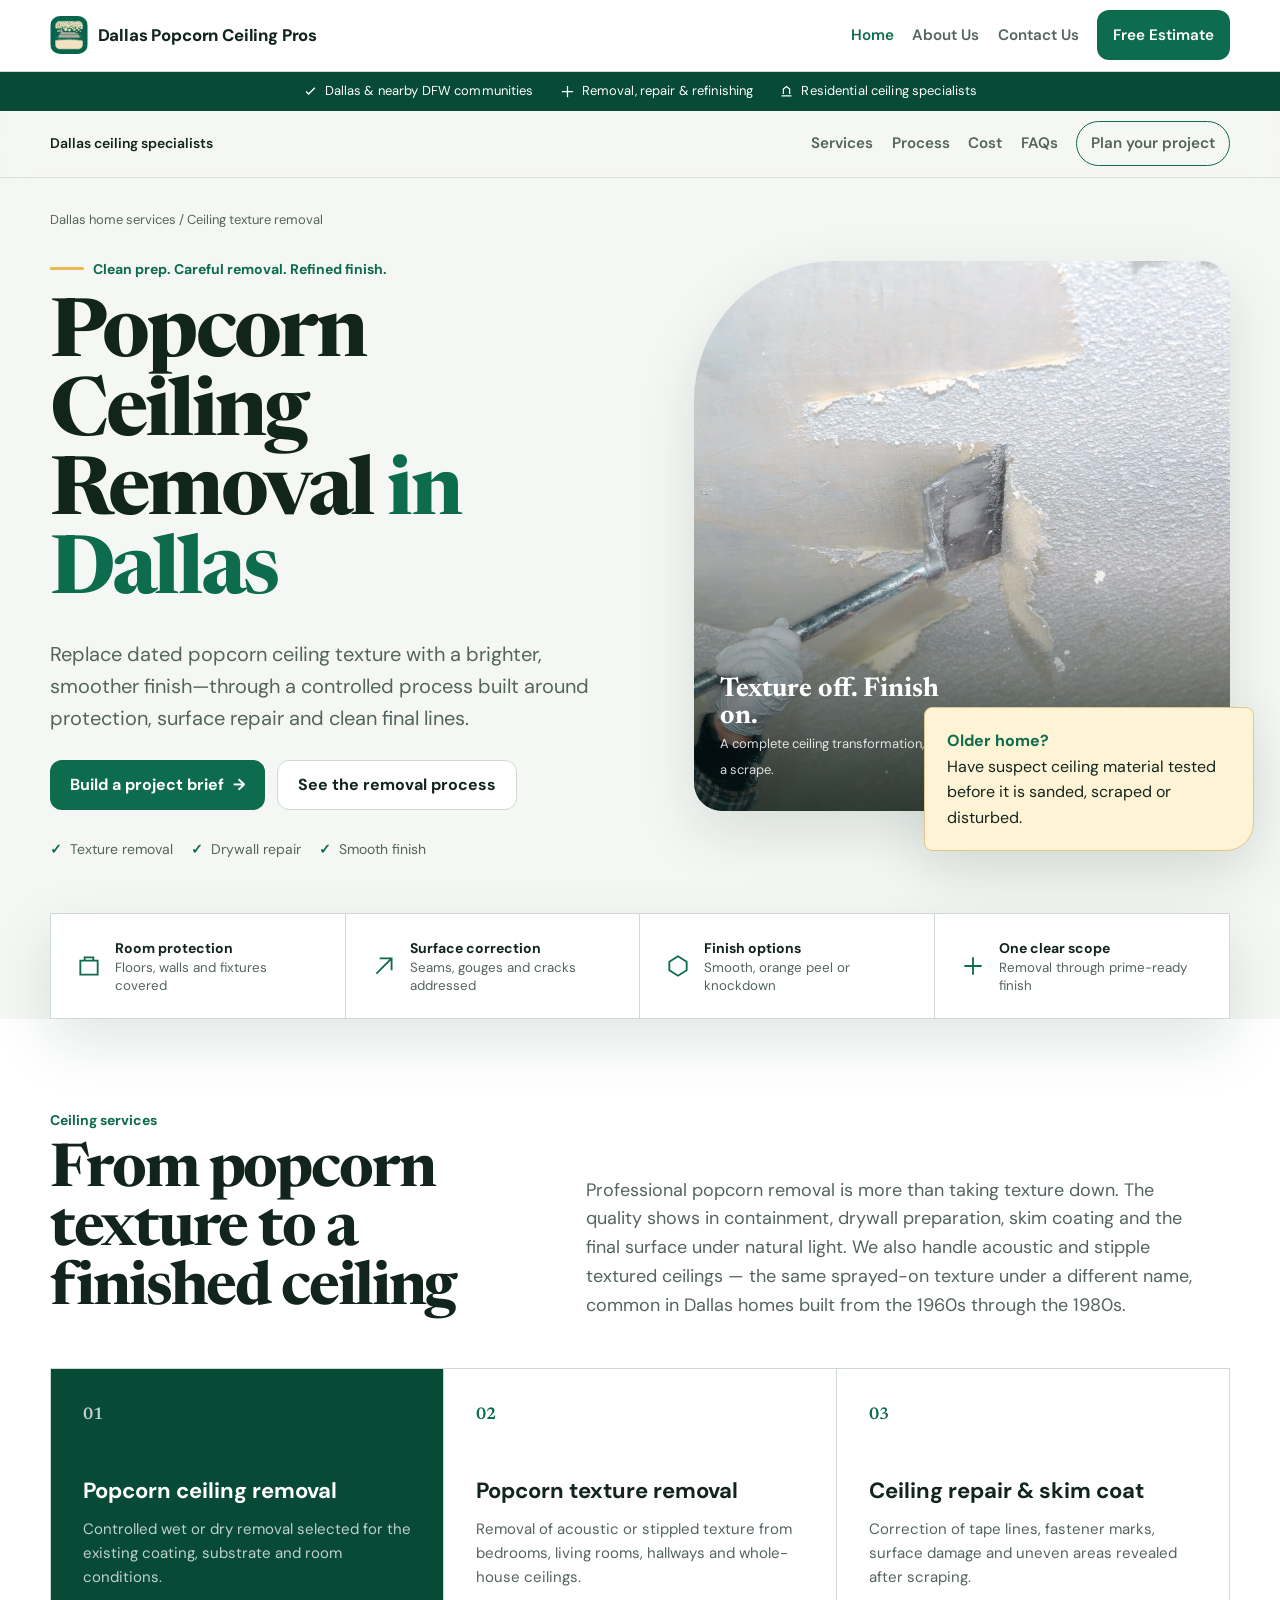
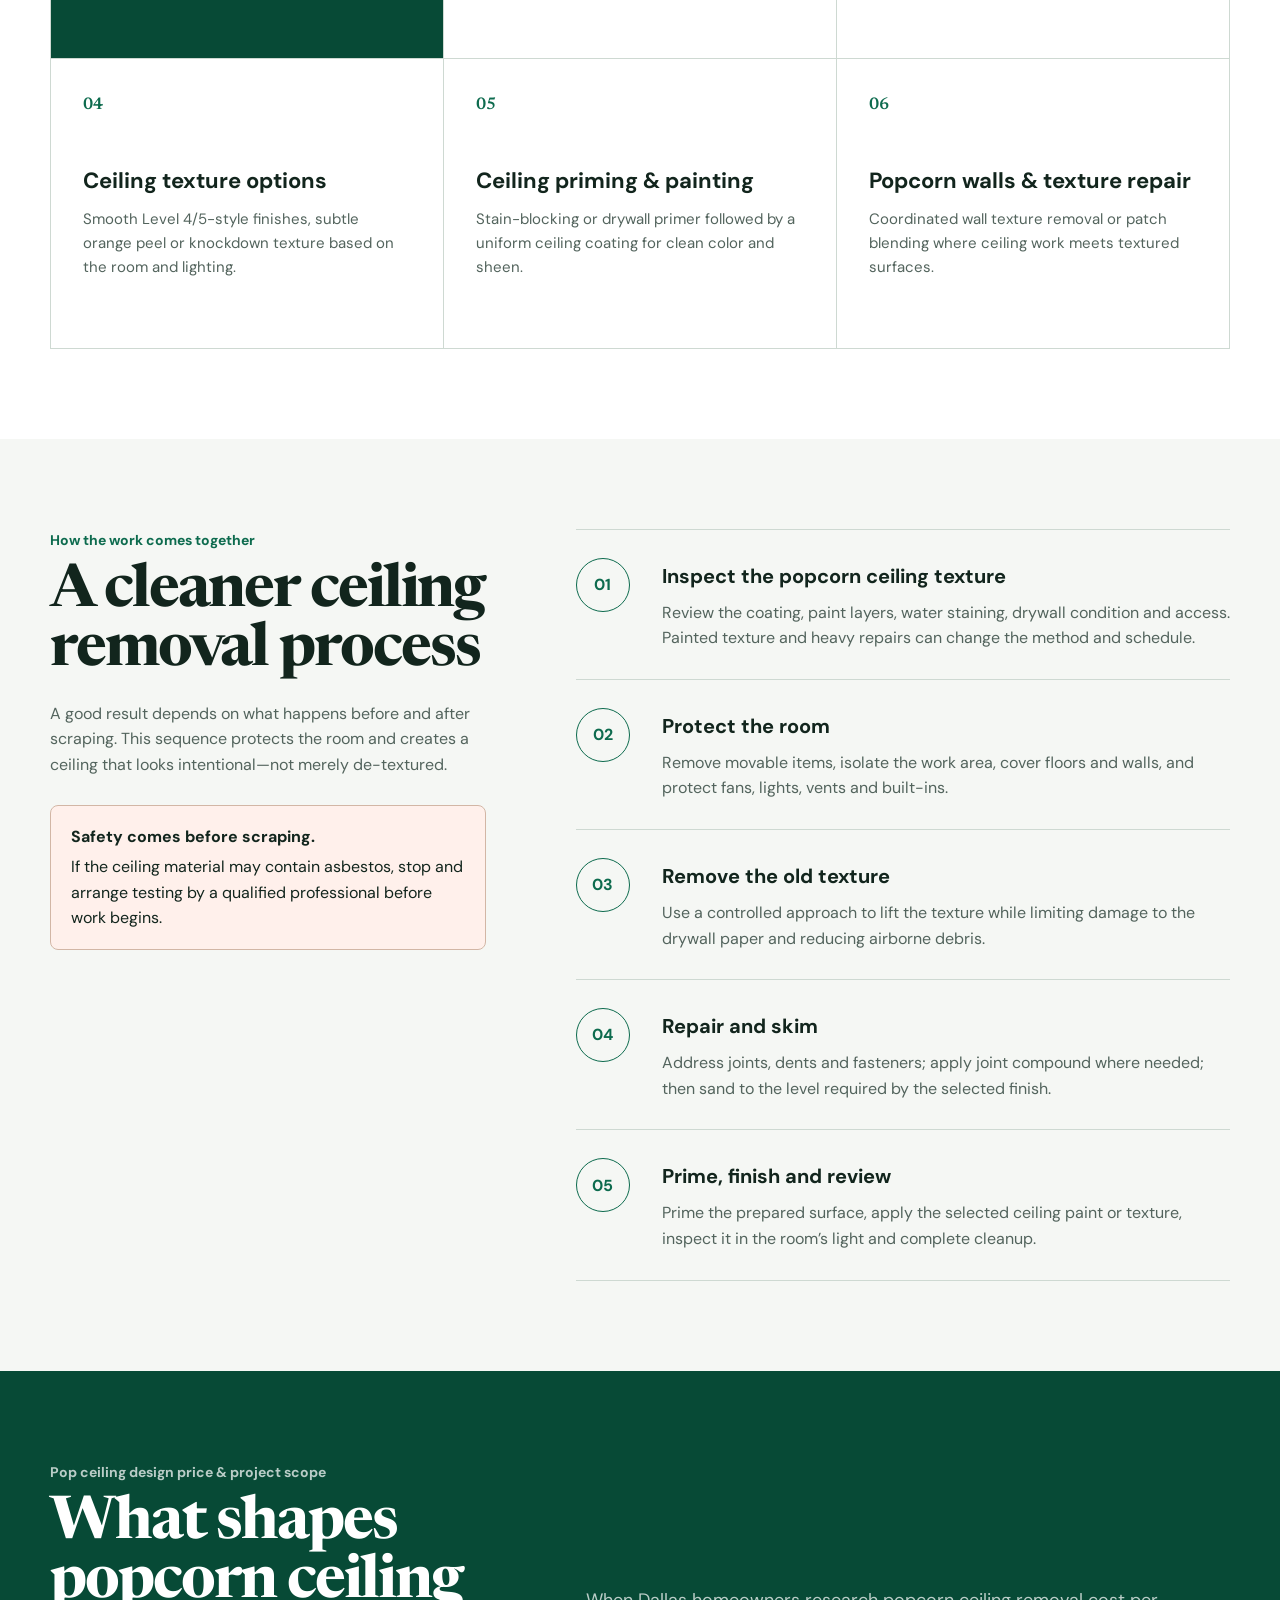
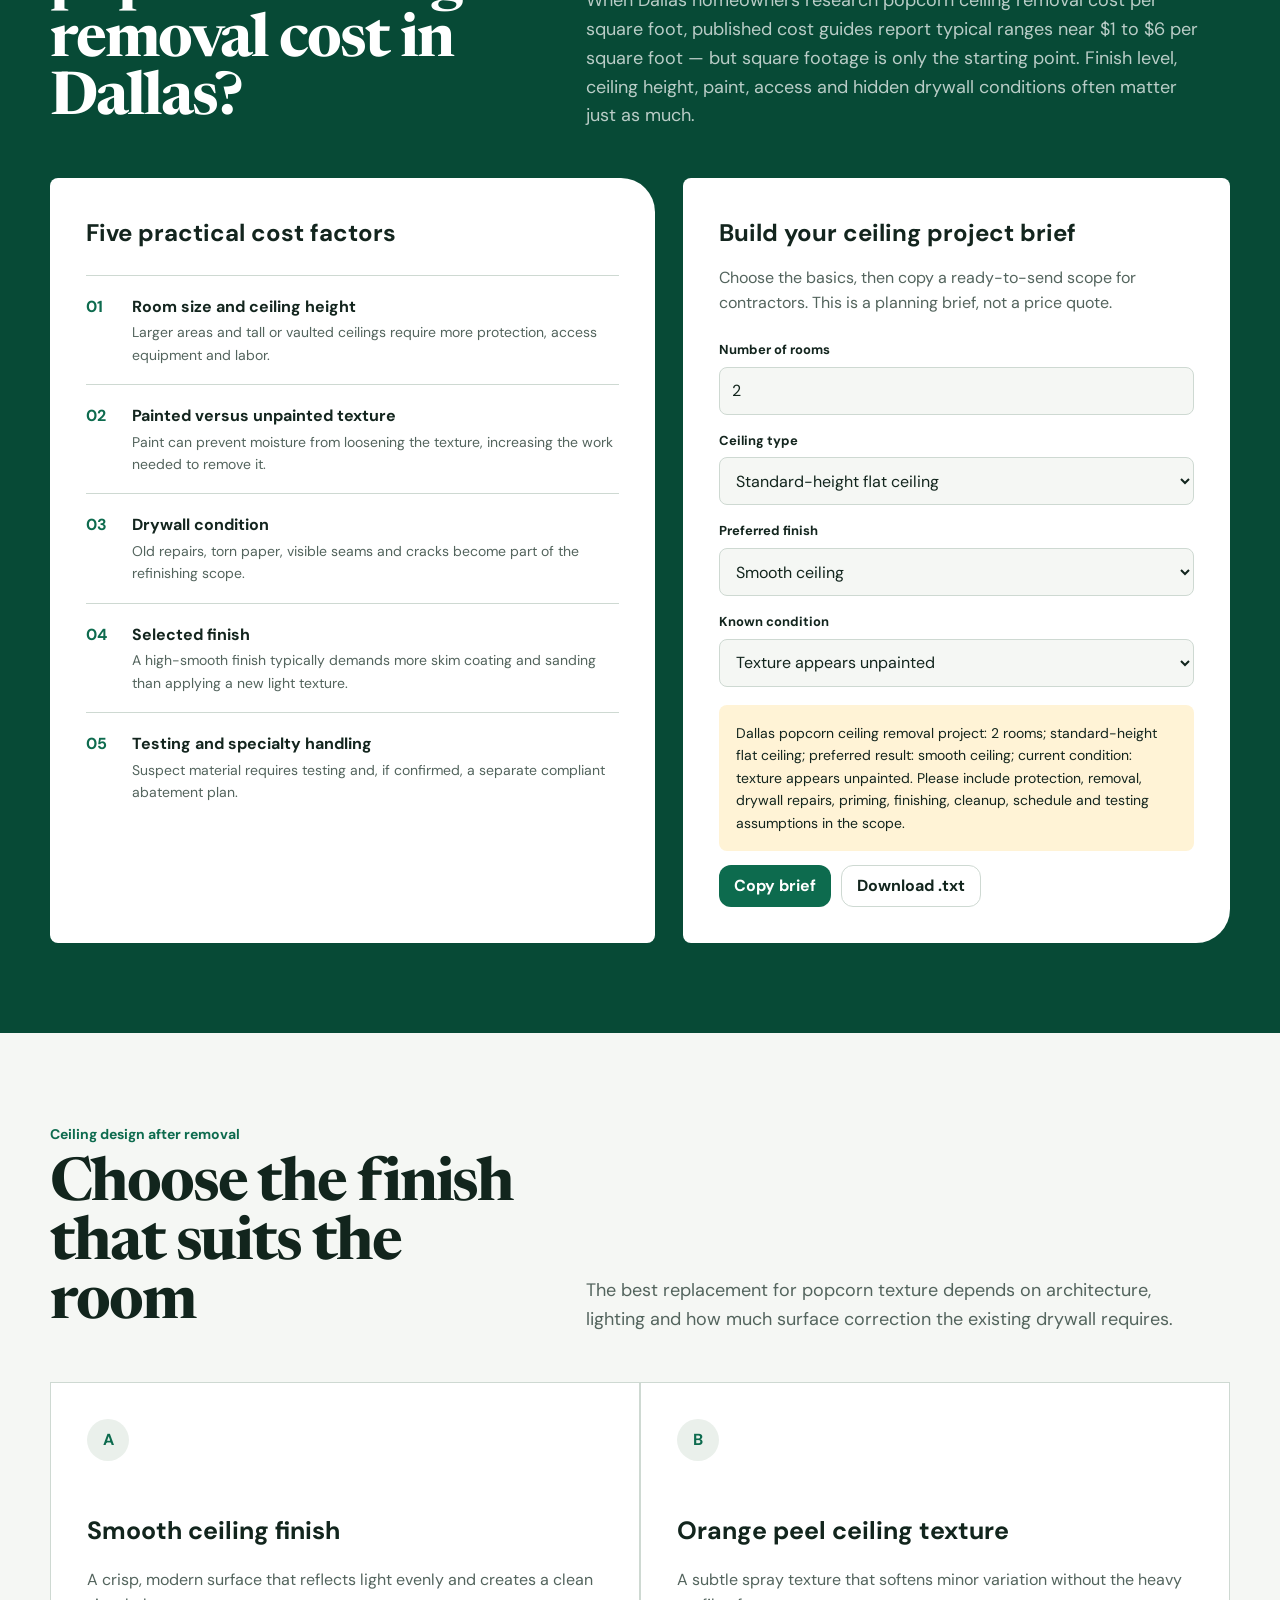
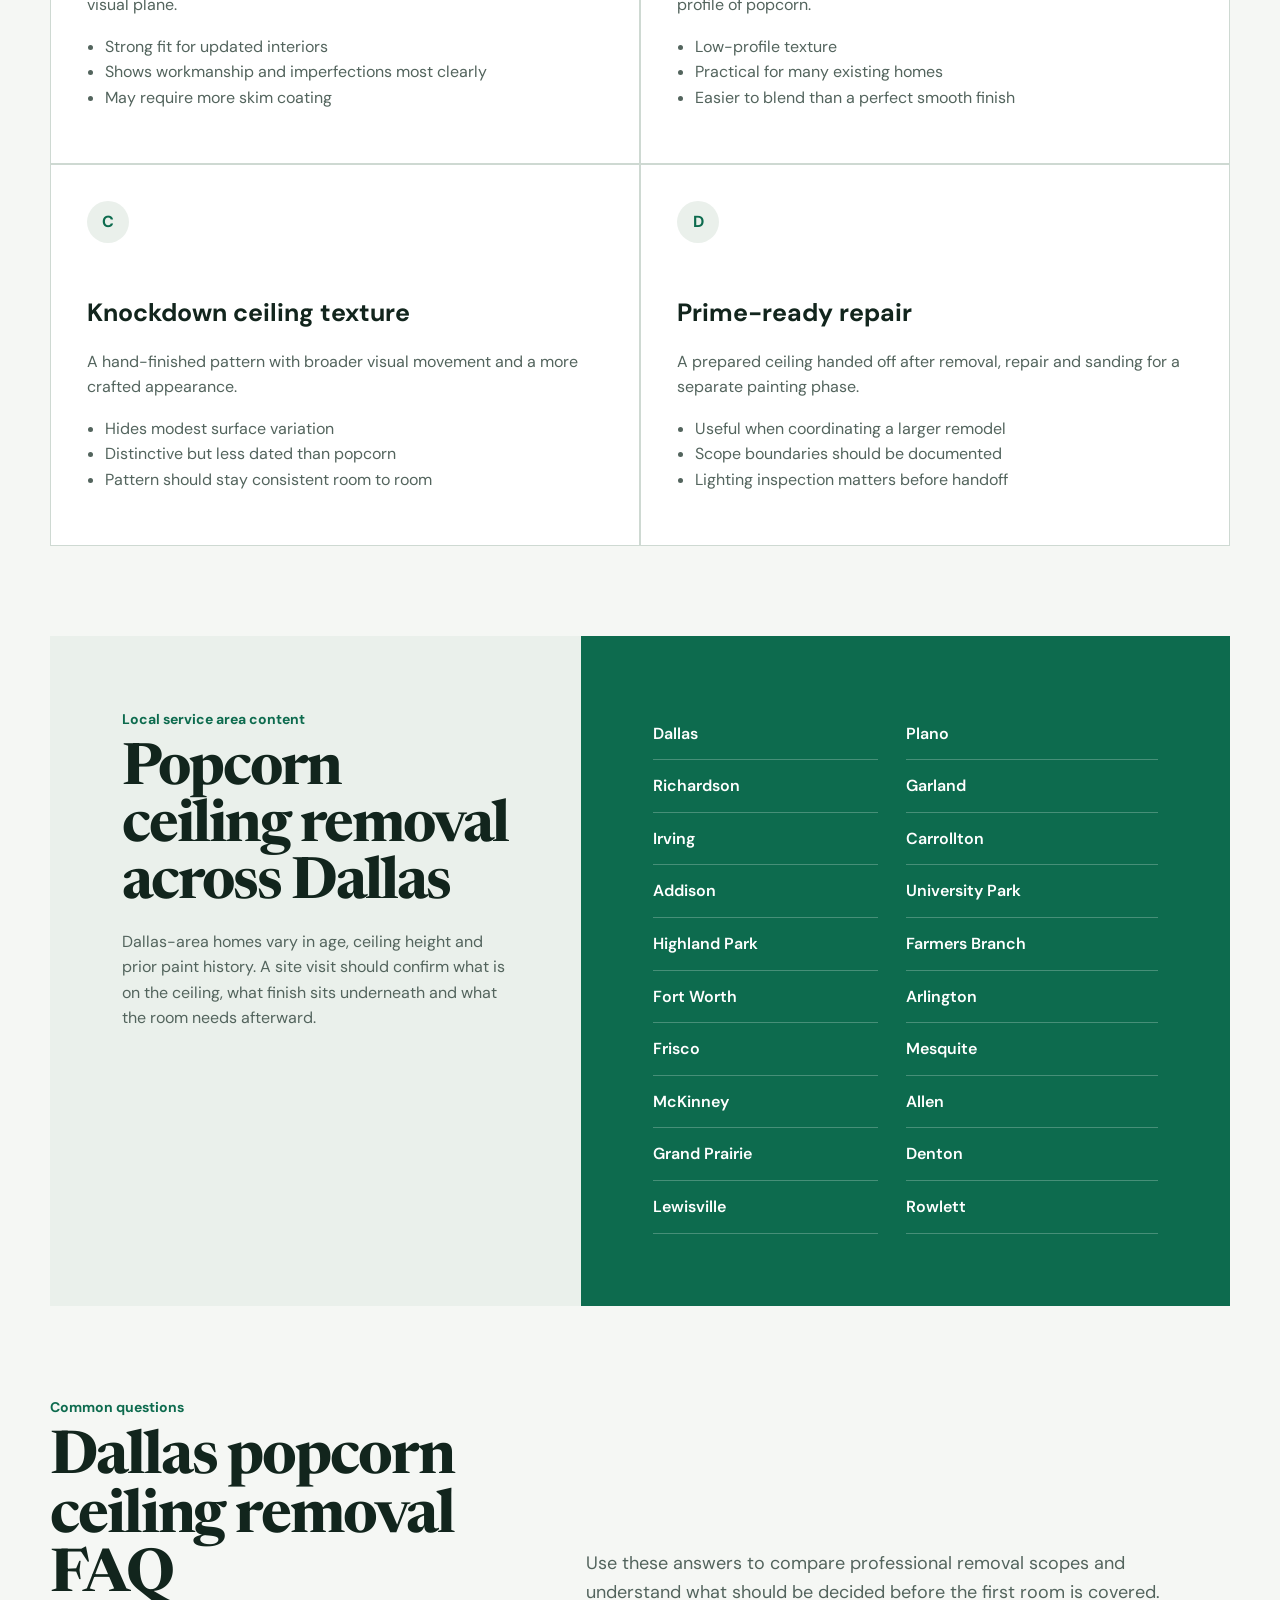
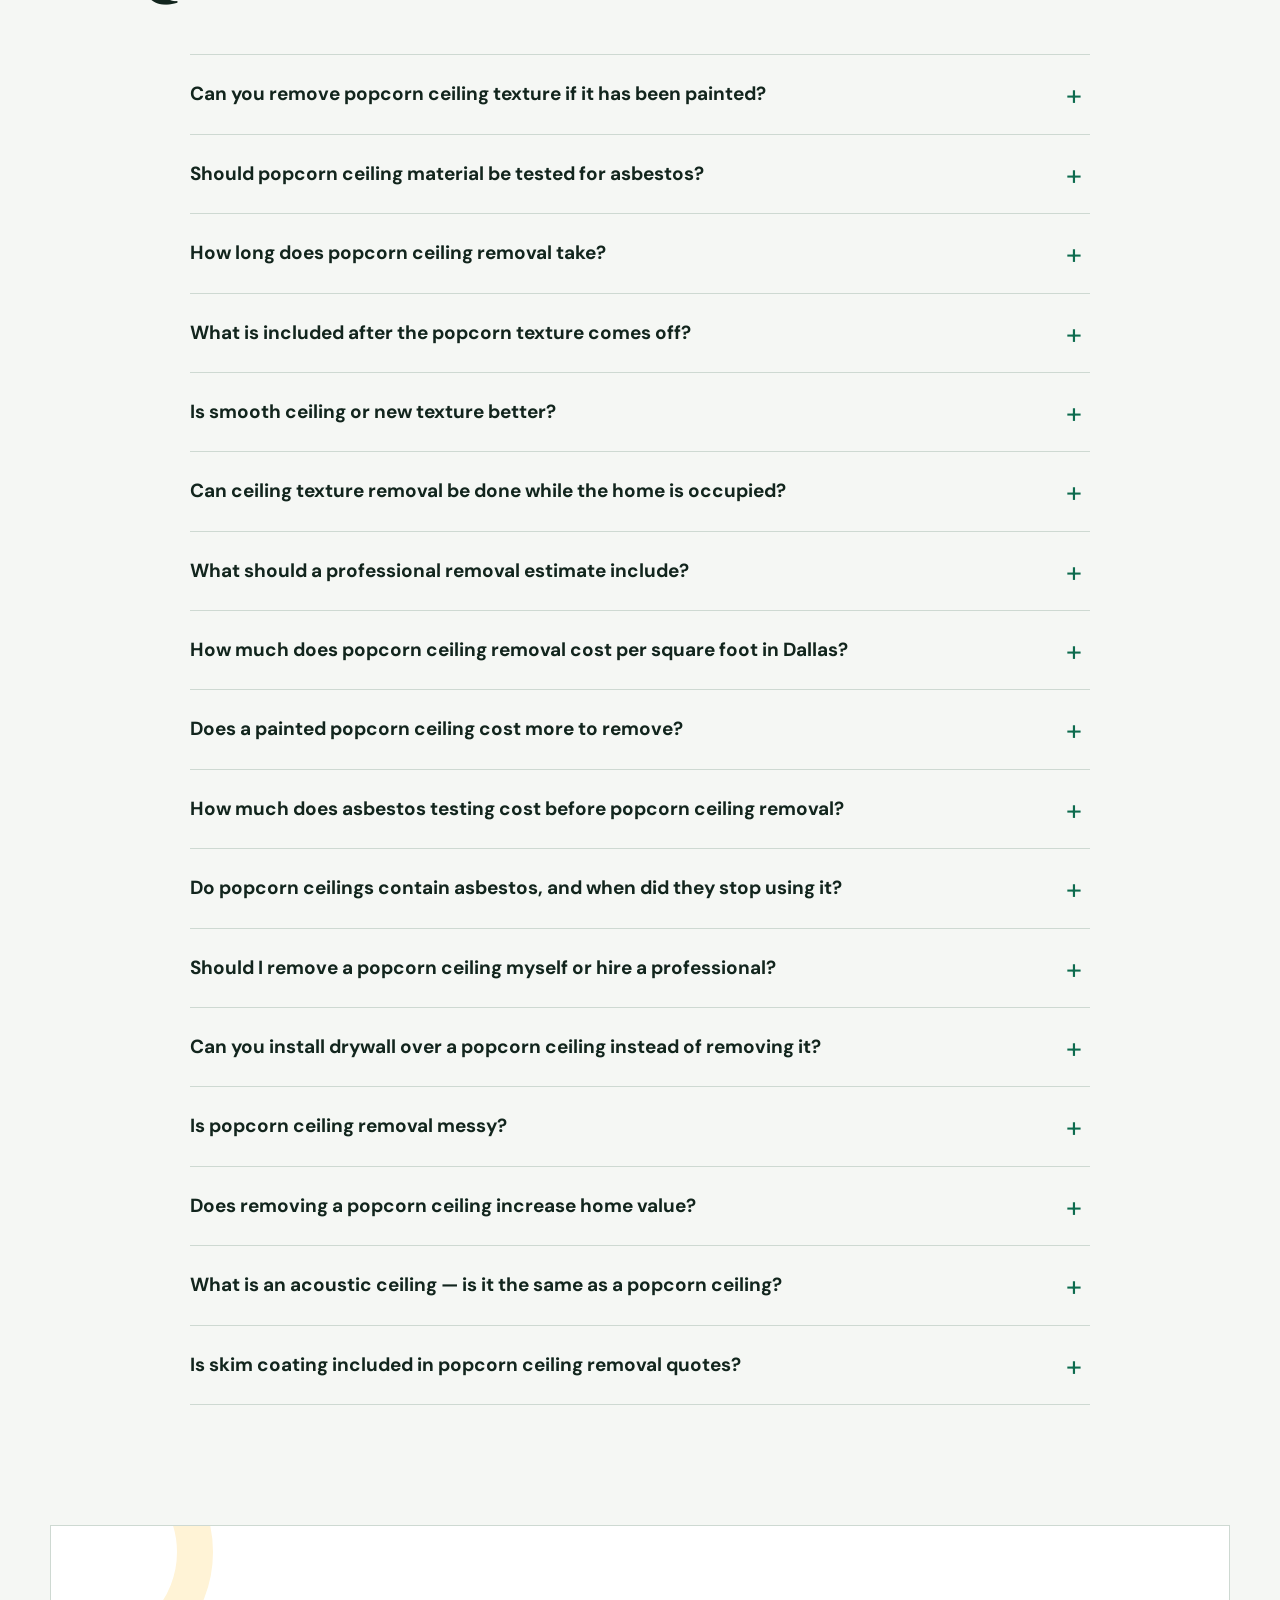
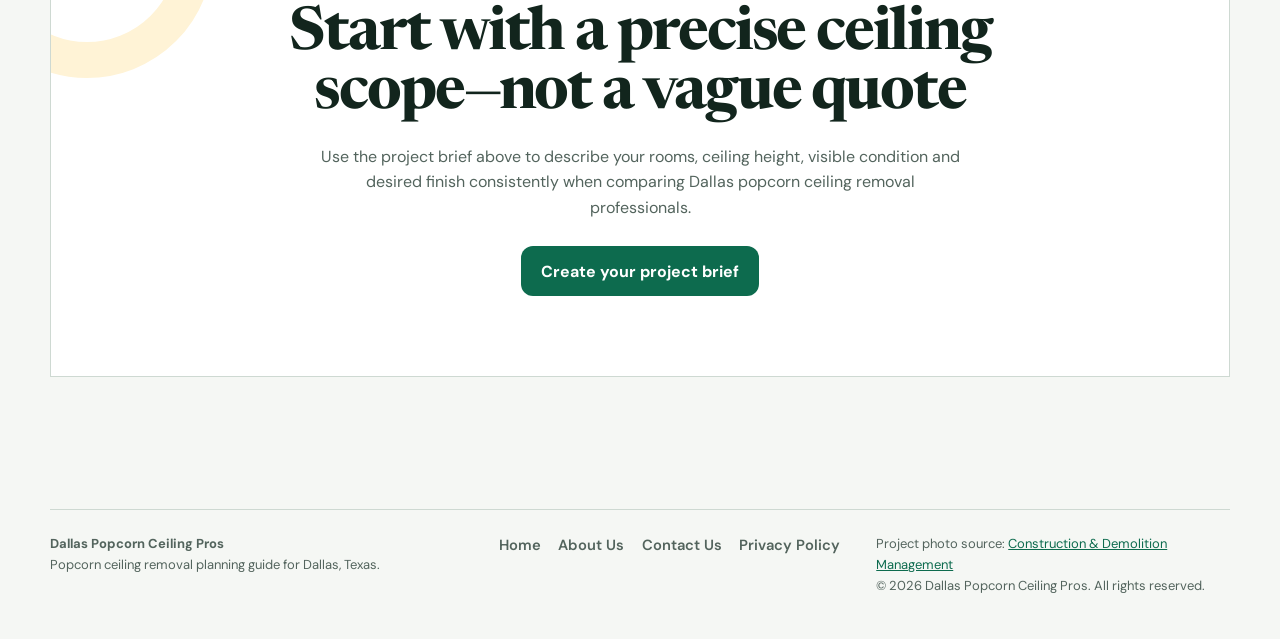
==== index.html @ 5806bc56 "Add logo, favicon set, brand logo in nav" ====
<!doctype html>
<html lang="en">
<head>
  <meta charset="utf-8" />
  <meta name="viewport" content="width=device-width, initial-scale=1, viewport-fit=cover" />
  <meta name="color-scheme" content="light dark" />
  <link rel="icon" href="data:," />
  <title>Popcorn Ceiling Removal Dallas, TX | Texture Removal & Smooth Finishes</title>
  <meta name="description" content="Popcorn ceiling removal in Dallas for smooth, modern ceilings. Explore the removal process, ceiling texture options, cost factors, asbestos testing, repairs and DFW service areas." />
  <meta name="robots" content="index,follow" />
  <meta property="og:title" content="Popcorn Ceiling Removal Dallas, TX" />
  <meta property="og:description" content="From old popcorn texture to a clean, smooth ceiling—see the process, cost factors and finish options for Dallas homes." />
  <meta property="og:type" content="website" />
  <meta property="og:image" content="[data-uri]" />
  <link rel="preconnect" href="https://fonts.googleapis.com" />
  <link rel="preconnect" href="https://fonts.gstatic.com" crossorigin />
  <link href="https://fonts.googleapis.com/css2?family=DM+Sans:wght@400;500;600;700&family=Newsreader:opsz,wght@6..72,500;6..72,600&display=swap" rel="stylesheet" />
  <link rel="stylesheet" href="styles.css">
<link rel="icon" type="image/x-icon" href="favicon.ico">
<link rel="apple-touch-icon" href="apple-touch-icon.png">
  <script type="application/ld+json">
  {
    "@context": "https://schema.org",
    "@type": "Service",
    "name": "Popcorn Ceiling Removal in Dallas",
    "serviceType": "Popcorn ceiling and ceiling texture removal",
    "areaServed": ["Dallas", "Plano", "Richardson", "Garland", "Irving", "Carrollton", "Addison", "University Park", "Highland Park"],
    "description": "Ceiling texture removal, surface repair, skim coating, priming and smooth ceiling finishing for Dallas-area homes."
  }
  </script>
<script type="application/ld+json">
{
  "@context": "https://schema.org",
  "@type": "FAQPage",
  "mainEntity": [
    {
      "@type": "Question",
      "name": "Can you remove popcorn ceiling texture if it has been painted?",
      "acceptedAnswer": {
        "@type": "Answer",
        "text": "Usually, but paint can make the texture harder to soften and scrape. The contractor may need a different removal method and more surface repair. A small test area helps define the right approach."
      }
    },
    {
      "@type": "Question",
      "name": "Should popcorn ceiling material be tested for asbestos?",
      "acceptedAnswer": {
        "@type": "Answer",
        "text": "If age or material history makes asbestos possible, have it tested before scraping, sanding or drilling. Do not rely on appearance alone. Confirm testing and any required abatement separately from ordinary texture removal."
      }
    },
    {
      "@type": "Question",
      "name": "How long does popcorn ceiling removal take?",
      "acceptedAnswer": {
        "@type": "Answer",
        "text": "Timing depends on the number of rooms, ceiling height, whether the texture is painted, drying time between compound coats and the finish selected. Whole-home projects should be phased room by room in a written schedule."
      }
    },
    {
      "@type": "Question",
      "name": "What is included after the popcorn texture comes off?",
      "acceptedAnswer": {
        "@type": "Answer",
        "text": "Ask whether the scope includes drywall repair, skim coating, sanding, primer, paint, fixture handling, debris removal and final cleanup. \u201cRemoval only\u201d and a complete finished ceiling are very different scopes."
      }
    },
    {
      "@type": "Question",
      "name": "Is smooth ceiling or new texture better?",
      "acceptedAnswer": {
        "@type": "Answer",
        "text": "Smooth ceilings look crisp and modern but reveal surface imperfections. A light texture can disguise small variations and may require less correction. The right choice depends on the existing drywall and the room\u2019s lighting."
      }
    },
    {
      "@type": "Question",
      "name": "Can ceiling texture removal be done while the home is occupied?",
      "acceptedAnswer": {
        "@type": "Answer",
        "text": "Often yes, if rooms can be isolated and the project is phased. Discuss access, dust control, furniture movement, HVAC protection, drying time and daily cleanup before work begins."
      }
    },
    {
      "@type": "Question",
      "name": "What should a professional removal estimate include?",
      "acceptedAnswer": {
        "@type": "Answer",
        "text": "It should define rooms or square footage, ceiling height, prep and containment, removal method, repair level, finish, primer and paint, testing assumptions, exclusions, cleanup and schedule."
      }
    },
    {
      "@type": "Question",
      "name": "How much does popcorn ceiling removal cost per square foot in Dallas?",
      "acceptedAnswer": {
        "@type": "Answer",
        "text": "Published national cost guides report roughly $1 to $6 per square foot for professional popcorn ceiling removal \u2014 about $3,000 to $9,000 for a 1,500 sq ft home depending on scope. Painted texture, high or vaulted ceilings, asbestos testing, and the finish level (a Level 5 smooth finish costs more than a light knockdown texture) all move the number. Ask for the quote broken down per room or per square foot, not a single lump sum."
      }
    },
    {
      "@type": "Question",
      "name": "Does a painted popcorn ceiling cost more to remove?",
      "acceptedAnswer": {
        "@type": "Answer",
        "text": "Usually yes. Paint seals the texture so water can't soften it, which means slower scraping, more drywall damage, and extra skim coating afterward. Mention any paint history when you request an estimate \u2014 a contractor may want to test a small area first to price it accurately."
      }
    },
    {
      "@type": "Question",
      "name": "How much does asbestos testing cost before popcorn ceiling removal?",
      "acceptedAnswer": {
        "@type": "Answer",
        "text": "Independent labs typically charge about $50 to $150 per sample, and most contractors recommend testing two or three samples from different rooms. Never scrape, sand, or drill a pre-1980s popcorn ceiling before the results come back."
      }
    },
    {
      "@type": "Question",
      "name": "Do popcorn ceilings contain asbestos, and when did they stop using it?",
      "acceptedAnswer": {
        "@type": "Answer",
        "text": "Some do. Asbestos was common in sprayed acoustic ceiling texture until the late 1970s, when the 1978 federal ban took effect \u2014 though existing stock kept being installed into the early 1980s. If your Dallas home was built before the mid-1980s, get the texture tested before disturbing it. Appearance alone can't confirm or rule asbestos out."
      }
    },
    {
      "@type": "Question",
      "name": "Should I remove a popcorn ceiling myself or hire a professional?",
      "acceptedAnswer": {
        "@type": "Answer",
        "text": "DIY popcorn ceiling removal is possible \u2014 wet-scraping with a garden sprayer and a wide drywall knife is the standard method \u2014 but homeowners consistently report the scraping is the easy part and the skim coating, sanding, and finishing afterward is where DIY results suffer. Professionals also bring dust containment, asbestos testing protocols, and a spray-grade finish most DIY jobs can't match."
      }
    },
    {
      "@type": "Question",
      "name": "Can you install drywall over a popcorn ceiling instead of removing it?",
      "acceptedAnswer": {
        "@type": "Answer",
        "text": "Yes \u2014 overlaying 1/4-inch or 3/8-inch drywall is a legitimate alternative to popcorn ceiling removal, especially when asbestos may be present, since encapsulation avoids disturbing the texture. It lowers ceiling height slightly and means extending electrical boxes and trim, so compare both options in writing before deciding."
      }
    },
    {
      "@type": "Question",
      "name": "Is popcorn ceiling removal messy?",
      "acceptedAnswer": {
        "@type": "Answer",
        "text": "It can be without proper containment. A professional crew seals the room in plastic sheeting, protects floors and HVAC vents, and uses dust-conscious scraping and sanding with HEPA-filtered cleanup. Ask any Dallas contractor how they control dust before you hire \u2014 it's one of the clearest quality signals."
      }
    },
    {
      "@type": "Question",
      "name": "Does removing a popcorn ceiling increase home value?",
      "acceptedAnswer": {
        "@type": "Answer",
        "text": "It usually helps marketability more than appraised value. Dated popcorn texture is one of the first things buyers \u2014 and listing photos \u2014 flag in Dallas homes, and a smooth modern ceiling removes a common objection. It's best timed alongside a broader interior refresh."
      }
    },
    {
      "@type": "Question",
      "name": "What is an acoustic ceiling \u2014 is it the same as a popcorn ceiling?",
      "acceptedAnswer": {
        "@type": "Answer",
        "text": "Largely yes. Acoustic, stipple, and popcorn all describe the same family of sprayed-on textured ceilings popular from the 1960s through the 1980s. Removal, asbestos testing, and finishing work the same regardless of which name appears on your home's paperwork."
      }
    },
    {
      "@type": "Question",
      "name": "Is skim coating included in popcorn ceiling removal quotes?",
      "acceptedAnswer": {
        "@type": "Answer",
        "text": "Not always \u2014 and that's where quotes diverge. Some bids cover scrape-only and leave you with raw, damaged drywall; a complete job includes drywall repair, skim coating to a Level 4 or Level 5 smooth finish, sanding, primer, and paint. Ask for the finish level in writing before you compare prices."
      }
    }
  ]
}
</script>
</head>
<body>
  <a class="skip" href="#main">Skip to content</a>
<nav class="site-nav" aria-label="Main navigation"><div class="wrap nav-inner"><a class="brand" href="index.html"><img src="logo.png" alt="Dallas Popcorn Ceiling Pros logo" class="brand-logo" width="38" height="38">Dallas Popcorn Ceiling Pros</a><div class="nav-links"><a href="index.html" aria-current="page">Home</a><a href="about.html">About Us</a><a href="contact.html">Contact Us</a><a class="btn btn-primary btn-sm" href="contact.html">Free Estimate</a></div></div></nav>

  <div class="utility" aria-label="Service highlights">
    <div class="wrap">
      <span><svg viewBox="0 0 24 24" fill="none" aria-hidden="true"><path d="m5 12 4 4L19 6" stroke="currentColor" stroke-width="2"/></svg> Dallas & nearby DFW communities</span>
      <span><svg viewBox="0 0 24 24" fill="none" aria-hidden="true"><path d="M12 3v18M3 12h18" stroke="currentColor" stroke-width="2"/></svg> Removal, repair & refinishing</span>
      <span><svg viewBox="0 0 24 24" fill="none" aria-hidden="true"><path d="M4 19h16M7 16V8l5-4 5 4v8" stroke="currentColor" stroke-width="2"/></svg> Residential ceiling specialists</span>
    </div>
  </div>
  <nav class="nav" aria-label="Primary navigation">
    <div class="wrap">
      <a href="#main" aria-label="Back to introduction">Dallas ceiling specialists</a>
      <div class="nav-links">
        <a href="#services">Services</a>
        <a href="#process">Process</a>
        <a href="#cost">Cost</a>
        <a href="#faq">FAQs</a>
        <a class="nav-cta" href="#planner">Plan your project</a>
      </div>
    </div>
  </nav>

  <main id="main">
    <header class="hero">
      <div class="wrap">
        <div class="crumbs"><a href="#main">Dallas home services</a> / Ceiling texture removal</div>
        <div class="hero-grid">
          <div class="hero-copy">
            <div class="eyebrow">Clean prep. Careful removal. Refined finish.</div>
            <h1>Popcorn Ceiling Removal <em>in Dallas</em></h1>
            <p>Replace dated popcorn ceiling texture with a brighter, smoother finish—through a controlled process built around protection, surface repair and clean final lines.</p>
            <div class="hero-actions">
              <a class="btn btn-primary" href="#planner">Build a project brief <span aria-hidden="true">→</span></a>
              <a class="btn btn-secondary" href="#process">See the removal process</a>
            </div>
            <div class="hero-points" aria-label="Core services">
              <span><b class="tick">✓</b> Texture removal</span>
              <span><b class="tick">✓</b> Drywall repair</span>
              <span><b class="tick">✓</b> Smooth finish</span>
            </div>
          </div>
          <div class="hero-visual">
            <div class="hero-image">
              <img src="[data-uri]" alt="A gloved professional scraping popcorn ceiling texture from a residential ceiling" width="1536" height="1024" />
            </div>
            <div class="image-label"><strong>Texture off. Finish on.</strong><span>A complete ceiling transformation, not just a scrape.</span></div>
            <div class="hero-note"><strong>Older home?</strong> Have suspect ceiling material tested before it is sanded, scraped or disturbed.</div>
          </div>
        </div>
      </div>
    </header>

    <div class="trust-band">
      <div class="wrap trust-grid">
        <div class="trust-item"><svg viewBox="0 0 24 24" fill="none" aria-hidden="true"><path d="M4 7h16v13H4zM8 7V4h8v3" stroke="currentColor" stroke-width="1.7"/></svg><div><strong>Room protection</strong><small>Floors, walls and fixtures covered</small></div></div>
        <div class="trust-item"><svg viewBox="0 0 24 24" fill="none" aria-hidden="true"><path d="M5 19 19 5M8 5h11v11" stroke="currentColor" stroke-width="1.7"/></svg><div><strong>Surface correction</strong><small>Seams, gouges and cracks addressed</small></div></div>
        <div class="trust-item"><svg viewBox="0 0 24 24" fill="none" aria-hidden="true"><path d="M12 3 4 8v8l8 5 8-5V8z" stroke="currentColor" stroke-width="1.7"/></svg><div><strong>Finish options</strong><small>Smooth, orange peel or knockdown</small></div></div>
        <div class="trust-item"><svg viewBox="0 0 24 24" fill="none" aria-hidden="true"><path d="M4 12h16M12 4v16" stroke="currentColor" stroke-width="1.7"/></svg><div><strong>One clear scope</strong><small>Removal through prime-ready finish</small></div></div>
      </div>
    </div>

    <section class="services" id="services">
      <div class="wrap">
        <div class="section-head">
          <div><div class="kicker">Ceiling services</div><h2>From popcorn texture to a finished ceiling</h2></div>
          <p>Professional popcorn removal is more than taking texture down. The quality shows in containment, drywall preparation, skim coating and the final surface under natural light. We also handle acoustic and stipple textured ceilings — the same sprayed-on texture under a different name, common in Dallas homes built from the 1960s through the 1980s.</p>
        </div>
        <div class="service-grid">
          <article class="service featured"><span class="service-index">01</span><h3>Popcorn ceiling removal</h3><p>Controlled wet or dry removal selected for the existing coating, substrate and room conditions.</p></article>
          <article class="service"><span class="service-index">02</span><h3>Popcorn texture removal</h3><p>Removal of acoustic or stippled texture from bedrooms, living rooms, hallways and whole-house ceilings.</p></article>
          <article class="service"><span class="service-index">03</span><h3>Ceiling repair & skim coat</h3><p>Correction of tape lines, fastener marks, surface damage and uneven areas revealed after scraping.</p></article>
          <article class="service"><span class="service-index">04</span><h3>Ceiling texture options</h3><p>Smooth Level 4/5-style finishes, subtle orange peel or knockdown texture based on the room and lighting.</p></article>
          <article class="service"><span class="service-index">05</span><h3>Ceiling priming & painting</h3><p>Stain-blocking or drywall primer followed by a uniform ceiling coating for clean color and sheen.</p></article>
          <article class="service"><span class="service-index">06</span><h3>Popcorn walls & texture repair</h3><p>Coordinated wall texture removal or patch blending where ceiling work meets textured surfaces.</p></article>
        </div>
      </div>
    </section>

    <section id="process">
      <div class="wrap process-layout">
        <div class="process-intro">
          <div class="kicker">How the work comes together</div>
          <h2>A cleaner ceiling removal process</h2>
          <p>A good result depends on what happens before and after scraping. This sequence protects the room and creates a ceiling that looks intentional—not merely de-textured.</p>
          <div class="warning"><strong>Safety comes before scraping.</strong> If the ceiling material may contain asbestos, stop and arrange testing by a qualified professional before work begins.</div>
        </div>
        <div class="steps">
          <article class="step"><div><h3>Inspect the popcorn ceiling texture</h3><p>Review the coating, paint layers, water staining, drywall condition and access. Painted texture and heavy repairs can change the method and schedule.</p></div></article>
          <article class="step"><div><h3>Protect the room</h3><p>Remove movable items, isolate the work area, cover floors and walls, and protect fans, lights, vents and built-ins.</p></div></article>
          <article class="step"><div><h3>Remove the old texture</h3><p>Use a controlled approach to lift the texture while limiting damage to the drywall paper and reducing airborne debris.</p></div></article>
          <article class="step"><div><h3>Repair and skim</h3><p>Address joints, dents and fasteners; apply joint compound where needed; then sand to the level required by the selected finish.</p></div></article>
          <article class="step"><div><h3>Prime, finish and review</h3><p>Prime the prepared surface, apply the selected ceiling paint or texture, inspect it in the room’s light and complete cleanup.</p></div></article>
        </div>
      </div>
    </section>

    <section class="cost" id="cost">
      <div class="wrap">
        <div class="section-head">
          <div><div class="kicker">Pop ceiling design price & project scope</div><h2>What shapes popcorn ceiling removal cost in Dallas?</h2></div>
          <p>When Dallas homeowners research popcorn ceiling removal cost per square foot, published cost guides report typical ranges near $1 to $6 per square foot — but square footage is only the starting point. Finish level, ceiling height, paint, access and hidden drywall conditions often matter just as much.</p>
        </div>
        <div class="cost-grid">
          <div class="cost-card">
            <h3>Five practical cost factors</h3>
            <div class="factor"><b>01</b><div><strong>Room size and ceiling height</strong><p>Larger areas and tall or vaulted ceilings require more protection, access equipment and labor.</p></div></div>
            <div class="factor"><b>02</b><div><strong>Painted versus unpainted texture</strong><p>Paint can prevent moisture from loosening the texture, increasing the work needed to remove it.</p></div></div>
            <div class="factor"><b>03</b><div><strong>Drywall condition</strong><p>Old repairs, torn paper, visible seams and cracks become part of the refinishing scope.</p></div></div>
            <div class="factor"><b>04</b><div><strong>Selected finish</strong><p>A high-smooth finish typically demands more skim coating and sanding than applying a new light texture.</p></div></div>
            <div class="factor"><b>05</b><div><strong>Testing and specialty handling</strong><p>Suspect material requires testing and, if confirmed, a separate compliant abatement plan.</p></div></div>
          </div>
          <form class="planner" id="planner">
            <h3>Build your ceiling project brief</h3>
            <p>Choose the basics, then copy a ready-to-send scope for contractors. This is a planning brief, not a price quote.</p>
            <div class="field"><label for="rooms">Number of rooms</label><input id="rooms" type="number" inputmode="numeric" min="1" max="30" value="2" /></div>
            <div class="field"><label for="height">Ceiling type</label><select id="height"><option>Standard-height flat ceiling</option><option>Tall or vaulted ceiling</option><option>Mixed ceiling heights</option></select></div>
            <div class="field"><label for="finish">Preferred finish</label><select id="finish"><option>Smooth ceiling</option><option>Light orange peel texture</option><option>Knockdown texture</option><option>Not sure — recommend one</option></select></div>
            <div class="field"><label for="condition">Known condition</label><select id="condition"><option>Texture appears unpainted</option><option>Texture appears painted</option><option>Cracks, stains or repairs visible</option><option>Unsure</option></select></div>
            <div class="result" id="brief" aria-live="polite"></div>
            <div class="planner-actions"><button class="btn btn-primary" type="button" id="copyBrief">Copy brief</button><button class="btn btn-secondary" type="button" id="downloadBrief">Download .txt</button></div>
          </form>
        </div>
      </div>
    </section>

    <section>
      <div class="wrap">
        <div class="section-head">
          <div><div class="kicker">Ceiling design after removal</div><h2>Choose the finish that suits the room</h2></div>
          <p>The best replacement for popcorn texture depends on architecture, lighting and how much surface correction the existing drywall requires.</p>
        </div>
        <div class="compare-grid">
          <article class="finish"><span class="finish-number">A</span><h3>Smooth ceiling finish</h3><p>A crisp, modern surface that reflects light evenly and creates a clean visual plane.</p><ul><li>Strong fit for updated interiors</li><li>Shows workmanship and imperfections most clearly</li><li>May require more skim coating</li></ul></article>
          <article class="finish"><span class="finish-number">B</span><h3>Orange peel ceiling texture</h3><p>A subtle spray texture that softens minor variation without the heavy profile of popcorn.</p><ul><li>Low-profile texture</li><li>Practical for many existing homes</li><li>Easier to blend than a perfect smooth finish</li></ul></article>
          <article class="finish"><span class="finish-number">C</span><h3>Knockdown ceiling texture</h3><p>A hand-finished pattern with broader visual movement and a more crafted appearance.</p><ul><li>Hides modest surface variation</li><li>Distinctive but less dated than popcorn</li><li>Pattern should stay consistent room to room</li></ul></article>
          <article class="finish"><span class="finish-number">D</span><h3>Prime-ready repair</h3><p>A prepared ceiling handed off after removal, repair and sanding for a separate painting phase.</p><ul><li>Useful when coordinating a larger remodel</li><li>Scope boundaries should be documented</li><li>Lighting inspection matters before handoff</li></ul></article>
        </div>
      </div>
    </section>

    <section class="area-band" aria-labelledby="areas-title">
      <div class="wrap area-panel">
        <div class="area-copy"><div class="kicker">Local service area content</div><h2 id="areas-title">Popcorn ceiling removal across Dallas</h2><p>Dallas-area homes vary in age, ceiling height and prior paint history. A site visit should confirm what is on the ceiling, what finish sits underneath and what the room needs afterward.</p></div>
        <div class="area-list" aria-label="Dallas-area communities"><span>Dallas</span><span>Plano</span><span>Richardson</span><span>Garland</span><span>Irving</span><span>Carrollton</span><span>Addison</span><span>University Park</span><span>Highland Park</span><span>Farmers Branch</span><span>Fort Worth</span><span>Arlington</span><span>Frisco</span><span>Mesquite</span><span>McKinney</span><span>Allen</span><span>Grand Prairie</span><span>Denton</span><span>Lewisville</span><span>Rowlett</span></div>
      </div>
    </section>

    <section id="faq">
      <div class="wrap">
        <div class="section-head">
          <div><div class="kicker">Common questions</div><h2>Dallas popcorn ceiling removal FAQ</h2></div>
          <p>Use these answers to compare professional removal scopes and understand what should be decided before the first room is covered.</p>
        </div>
        <div class="faq-list">
          <details><summary>Can you remove popcorn ceiling texture if it has been painted?</summary><p>Usually, but paint can make the texture harder to soften and scrape. The contractor may need a different removal method and more surface repair. A small test area helps define the right approach.</p></details>
          <details><summary>Should popcorn ceiling material be tested for asbestos?</summary><p>If age or material history makes asbestos possible, have it tested before scraping, sanding or drilling. Do not rely on appearance alone. Confirm testing and any required abatement separately from ordinary texture removal.</p></details>
          <details><summary>How long does popcorn ceiling removal take?</summary><p>Timing depends on the number of rooms, ceiling height, whether the texture is painted, drying time between compound coats and the finish selected. Whole-home projects should be phased room by room in a written schedule.</p></details>
          <details><summary>What is included after the popcorn texture comes off?</summary><p>Ask whether the scope includes drywall repair, skim coating, sanding, primer, paint, fixture handling, debris removal and final cleanup. “Removal only” and a complete finished ceiling are very different scopes.</p></details>
          <details><summary>Is smooth ceiling or new texture better?</summary><p>Smooth ceilings look crisp and modern but reveal surface imperfections. A light texture can disguise small variations and may require less correction. The right choice depends on the existing drywall and the room’s lighting.</p></details>
          <details><summary>Can ceiling texture removal be done while the home is occupied?</summary><p>Often yes, if rooms can be isolated and the project is phased. Discuss access, dust control, furniture movement, HVAC protection, drying time and daily cleanup before work begins.</p></details>
          <details><summary>What should a professional removal estimate include?</summary><p>It should define rooms or square footage, ceiling height, prep and containment, removal method, repair level, finish, primer and paint, testing assumptions, exclusions, cleanup and schedule.</p></details>
<details><summary>How much does popcorn ceiling removal cost per square foot in Dallas?</summary><p>Published national cost guides report roughly $1 to $6 per square foot for professional popcorn ceiling removal — about $3,000 to $9,000 for a 1,500 sq ft home depending on scope. Painted texture, high or vaulted ceilings, asbestos testing, and the finish level (a Level 5 smooth finish costs more than a light knockdown texture) all move the number. Ask for the quote broken down per room or per square foot, not a single lump sum.</p></details>
<details><summary>Does a painted popcorn ceiling cost more to remove?</summary><p>Usually yes. Paint seals the texture so water can't soften it, which means slower scraping, more drywall damage, and extra skim coating afterward. Mention any paint history when you request an estimate — a contractor may want to test a small area first to price it accurately.</p></details>
<details><summary>How much does asbestos testing cost before popcorn ceiling removal?</summary><p>Independent labs typically charge about $50 to $150 per sample, and most contractors recommend testing two or three samples from different rooms. Never scrape, sand, or drill a pre-1980s popcorn ceiling before the results come back.</p></details>
<details><summary>Do popcorn ceilings contain asbestos, and when did they stop using it?</summary><p>Some do. Asbestos was common in sprayed acoustic ceiling texture until the late 1970s, when the 1978 federal ban took effect — though existing stock kept being installed into the early 1980s. If your Dallas home was built before the mid-1980s, get the texture tested before disturbing it. Appearance alone can't confirm or rule asbestos out.</p></details>
<details><summary>Should I remove a popcorn ceiling myself or hire a professional?</summary><p>DIY popcorn ceiling removal is possible — wet-scraping with a garden sprayer and a wide drywall knife is the standard method — but homeowners consistently report the scraping is the easy part and the skim coating, sanding, and finishing afterward is where DIY results suffer. Professionals also bring dust containment, asbestos testing protocols, and a spray-grade finish most DIY jobs can't match.</p></details>
<details><summary>Can you install drywall over a popcorn ceiling instead of removing it?</summary><p>Yes — overlaying 1/4-inch or 3/8-inch drywall is a legitimate alternative to popcorn ceiling removal, especially when asbestos may be present, since encapsulation avoids disturbing the texture. It lowers ceiling height slightly and means extending electrical boxes and trim, so compare both options in writing before deciding.</p></details>
<details><summary>Is popcorn ceiling removal messy?</summary><p>It can be without proper containment. A professional crew seals the room in plastic sheeting, protects floors and HVAC vents, and uses dust-conscious scraping and sanding with HEPA-filtered cleanup. Ask any Dallas contractor how they control dust before you hire — it's one of the clearest quality signals.</p></details>
<details><summary>Does removing a popcorn ceiling increase home value?</summary><p>It usually helps marketability more than appraised value. Dated popcorn texture is one of the first things buyers — and listing photos — flag in Dallas homes, and a smooth modern ceiling removes a common objection. It's best timed alongside a broader interior refresh.</p></details>
<details><summary>What is an acoustic ceiling — is it the same as a popcorn ceiling?</summary><p>Largely yes. Acoustic, stipple, and popcorn all describe the same family of sprayed-on textured ceilings popular from the 1960s through the 1980s. Removal, asbestos testing, and finishing work the same regardless of which name appears on your home's paperwork.</p></details>
<details><summary>Is skim coating included in popcorn ceiling removal quotes?</summary><p>Not always — and that's where quotes diverge. Some bids cover scrape-only and leave you with raw, damaged drywall; a complete job includes drywall repair, skim coating to a Level 4 or Level 5 smooth finish, sanding, primer, and paint. Ask for the finish level in writing before you compare prices.</p></details>
        </div>
      </div>
    </section>

    <section class="cta">
      <div class="wrap cta-panel">
        <h2>Start with a precise ceiling scope—not a vague quote</h2>
        <p>Use the project brief above to describe your rooms, ceiling height, visible condition and desired finish consistently when comparing Dallas popcorn ceiling removal professionals.</p>
        <a class="btn btn-primary" href="#planner">Create your project brief</a>
      </div>
    </section>
  </main>

  <footer><div class="wrap footer-grid"><div><strong>Dallas Popcorn Ceiling Pros</strong><br><span>Popcorn ceiling removal planning guide for Dallas, Texas.</span></div><div class="footer-links"><a href="index.html">Home</a><a href="about.html">About Us</a><a href="contact.html">Contact Us</a><a href="privacy.html">Privacy Policy</a></div><div><span>Project photo source: <a href="https://cdmjax.com/services/" target="_blank" rel="noopener noreferrer">Construction &amp; Demolition Management</a></span><br><span>&copy; 2026 Dallas Popcorn Ceiling Pros. All rights reserved.</span></div></div></footer>
  <div class="toast" id="toast" role="status" aria-live="polite">Project brief copied</div>
  <script>
    (function () {
      var fields = ["rooms", "height", "finish", "condition"];
      var brief = document.getElementById("brief");
      var toast = document.getElementById("toast");
      function text() {
        var rooms = Math.max(1, Math.min(30, Number(document.getElementById("rooms").value) || 1));
        return "Dallas popcorn ceiling removal project: " + rooms + " room" + (rooms === 1 ? "" : "s") + "; " + document.getElementById("height").value.toLowerCase() + "; preferred result: " + document.getElementById("finish").value.toLowerCase() + "; current condition: " + document.getElementById("condition").value.toLowerCase() + ". Please include protection, removal, drywall repairs, priming, finishing, cleanup, schedule and testing assumptions in the scope.";
      }
      function update() { brief.textContent = text(); }
      function notify(message) {
        toast.textContent = message;
        toast.classList.add("show");
        window.setTimeout(function () { toast.classList.remove("show"); }, 2200);
      }
      fields.forEach(function (id) { document.getElementById(id).addEventListener("input", update); });
      document.getElementById("copyBrief").addEventListener("click", function () {
        if (navigator.clipboard && navigator.clipboard.writeText) {
          navigator.clipboard.writeText(text()).then(function () { notify("Project brief copied"); });
        } else {
          var area = document.createElement("textarea"); area.value = text(); document.body.appendChild(area); area.select(); document.execCommand("copy"); area.remove(); notify("Project brief copied");
        }
      });
      document.getElementById("downloadBrief").addEventListener("click", function () {
        var blob = new Blob([text() + "\n"], { type: "text/plain" });
        var url = URL.createObjectURL(blob);
        var a = document.createElement("a"); a.href = url; a.download = "dallas-popcorn-ceiling-project-brief.txt"; document.body.appendChild(a); a.click(); a.remove(); URL.revokeObjectURL(url); notify("Brief downloaded");
      });
      update();
    }());
  </script>
</body>
</html>
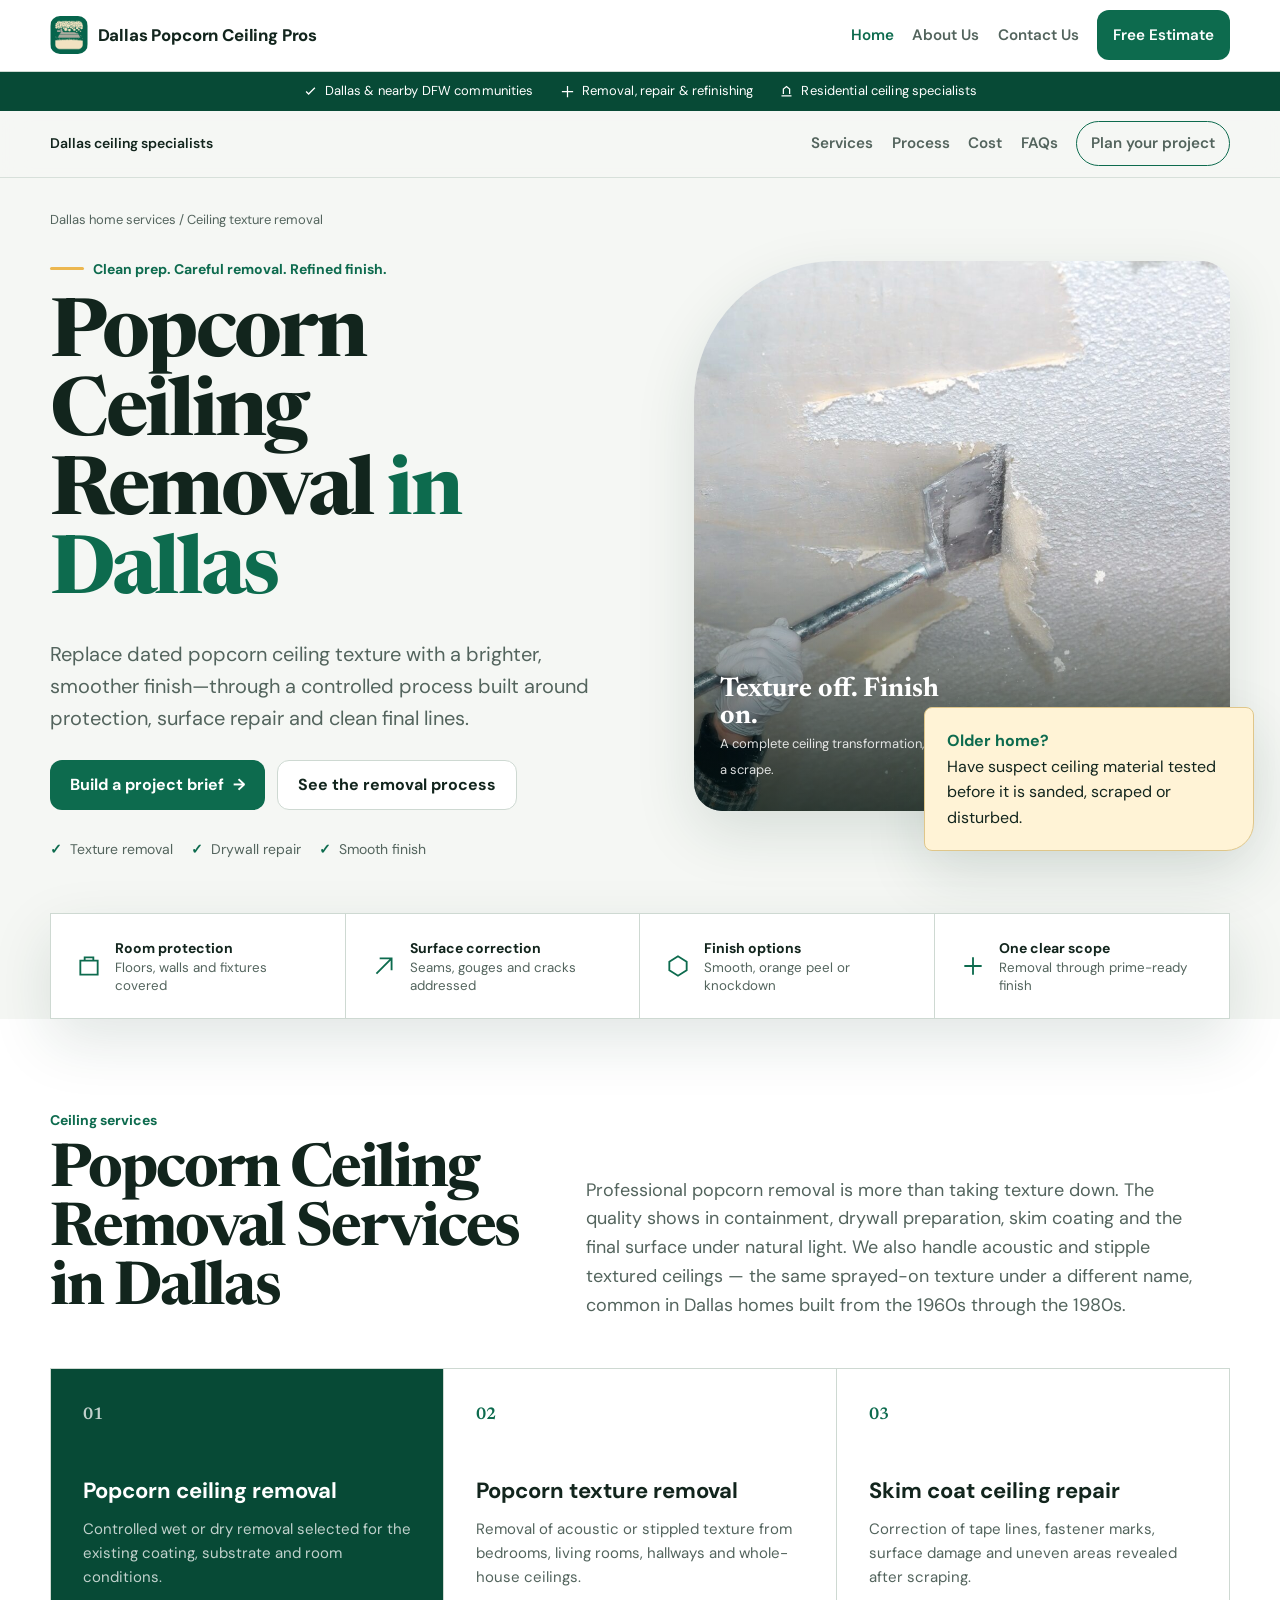
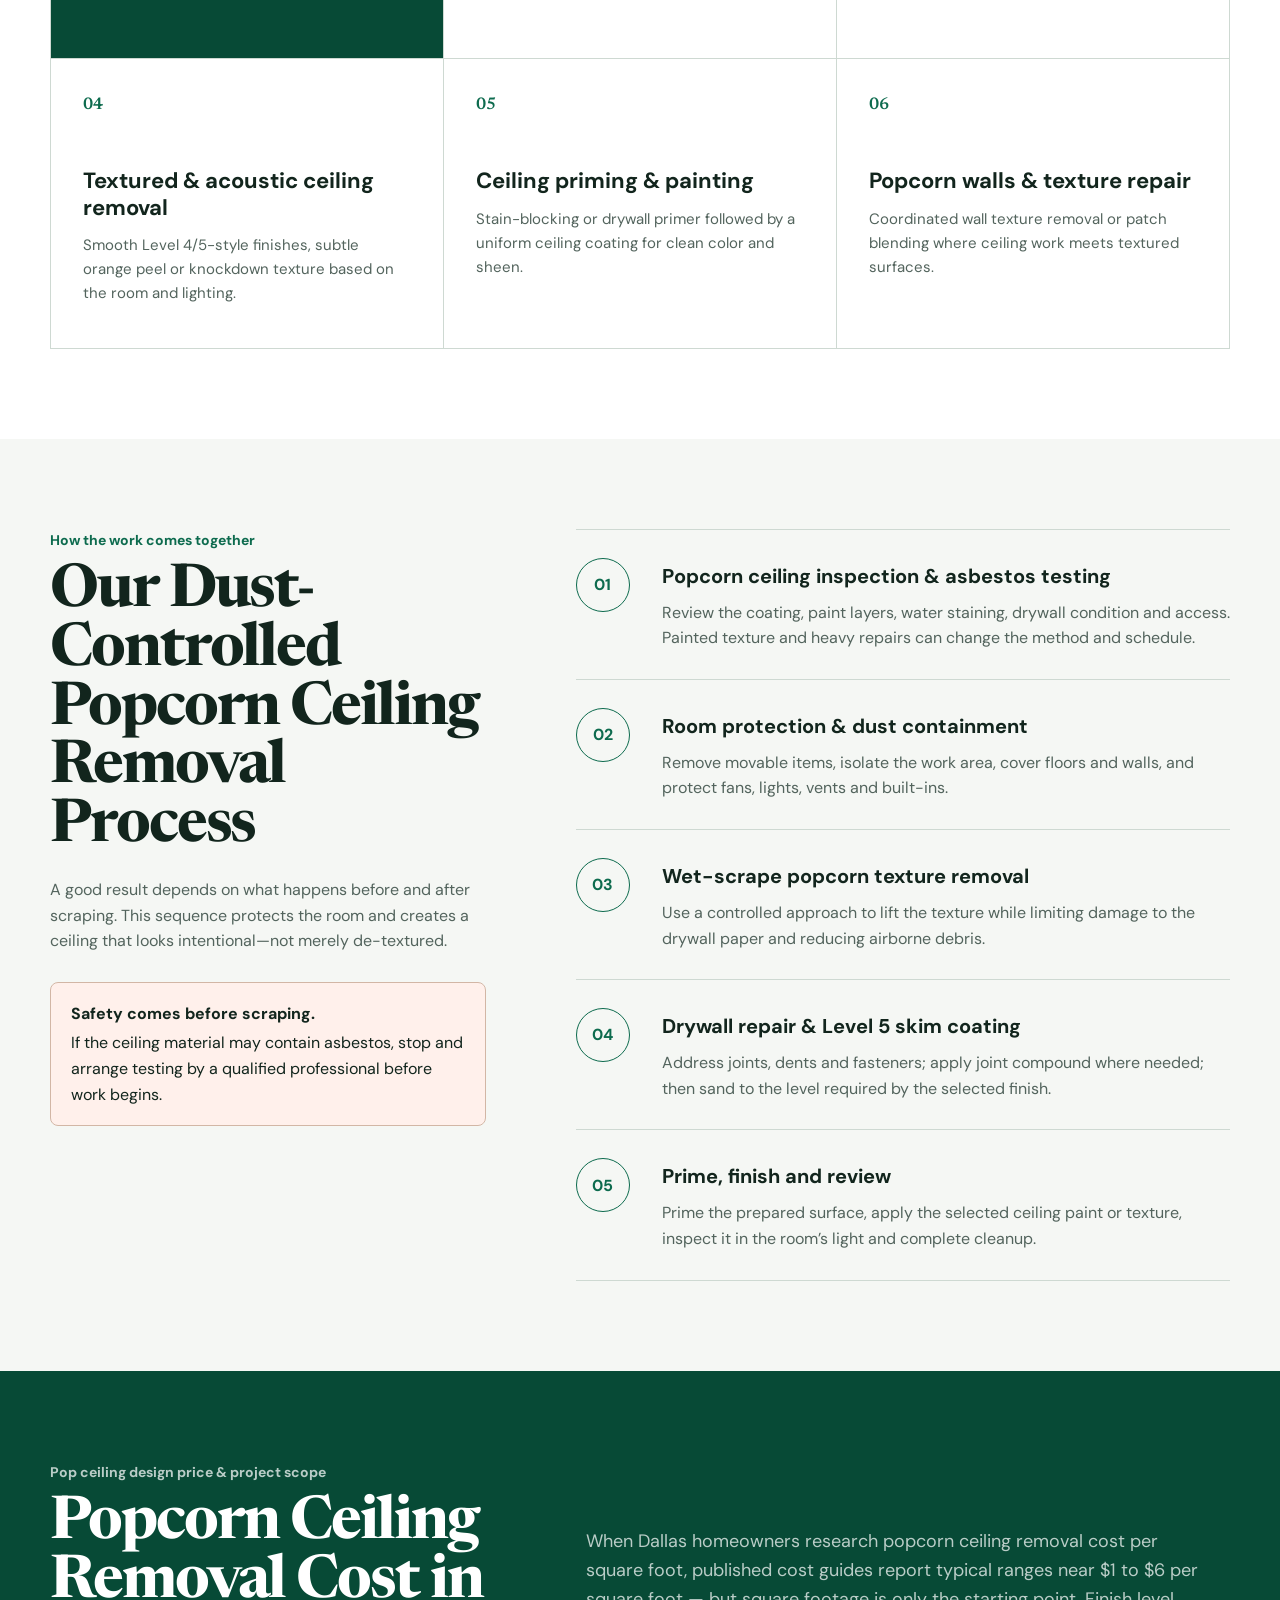
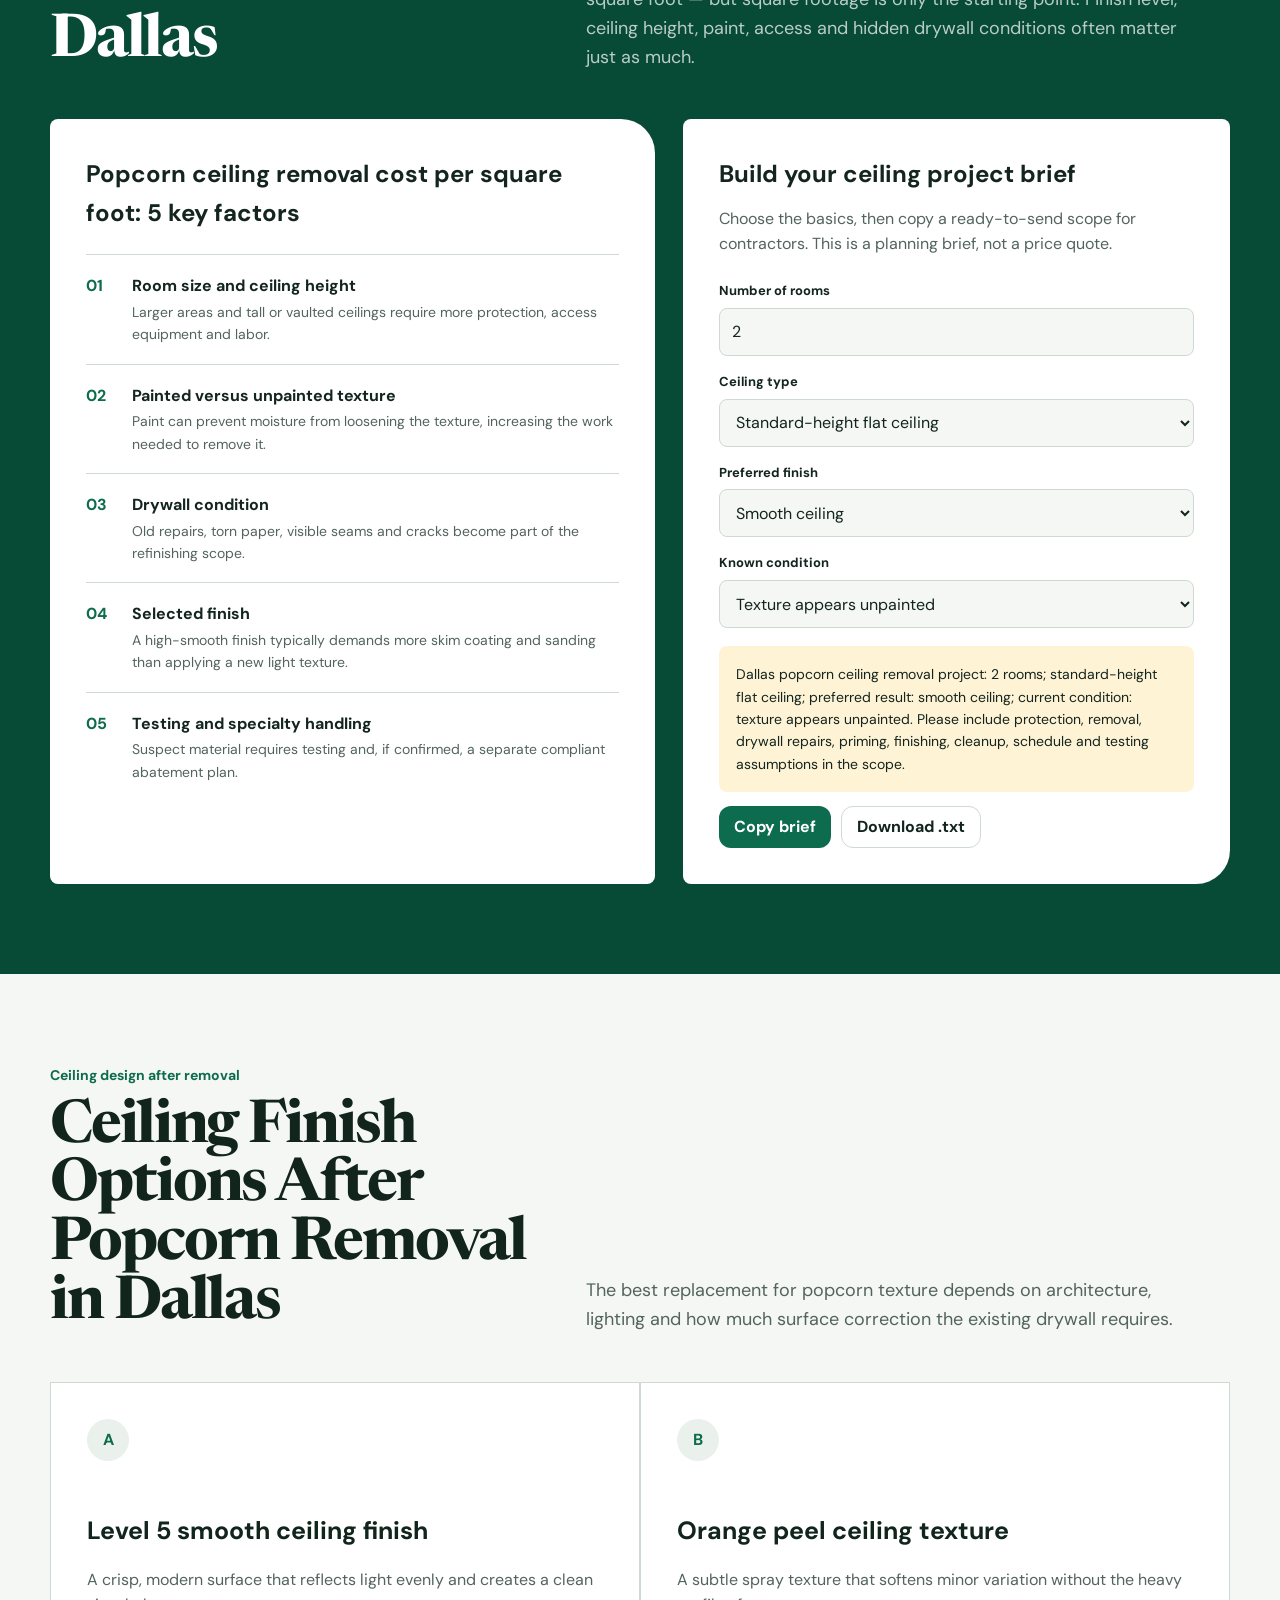
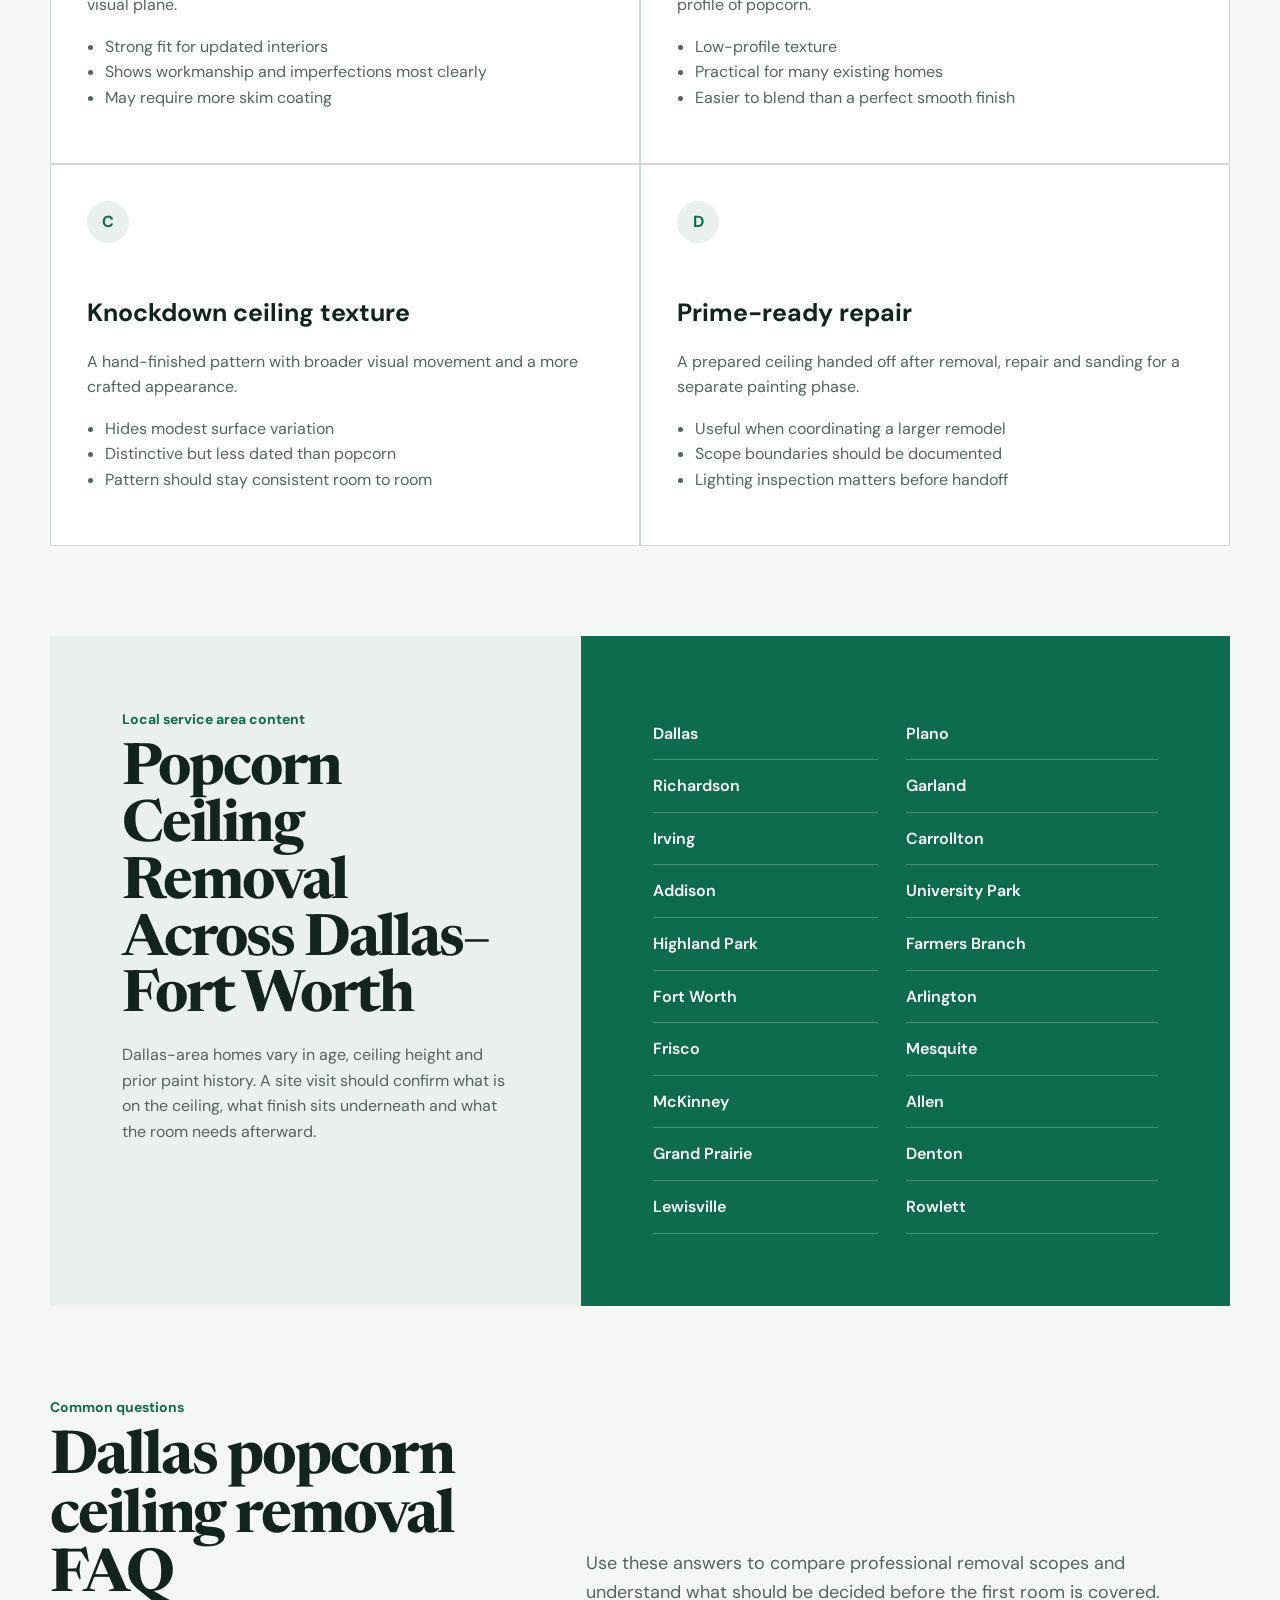
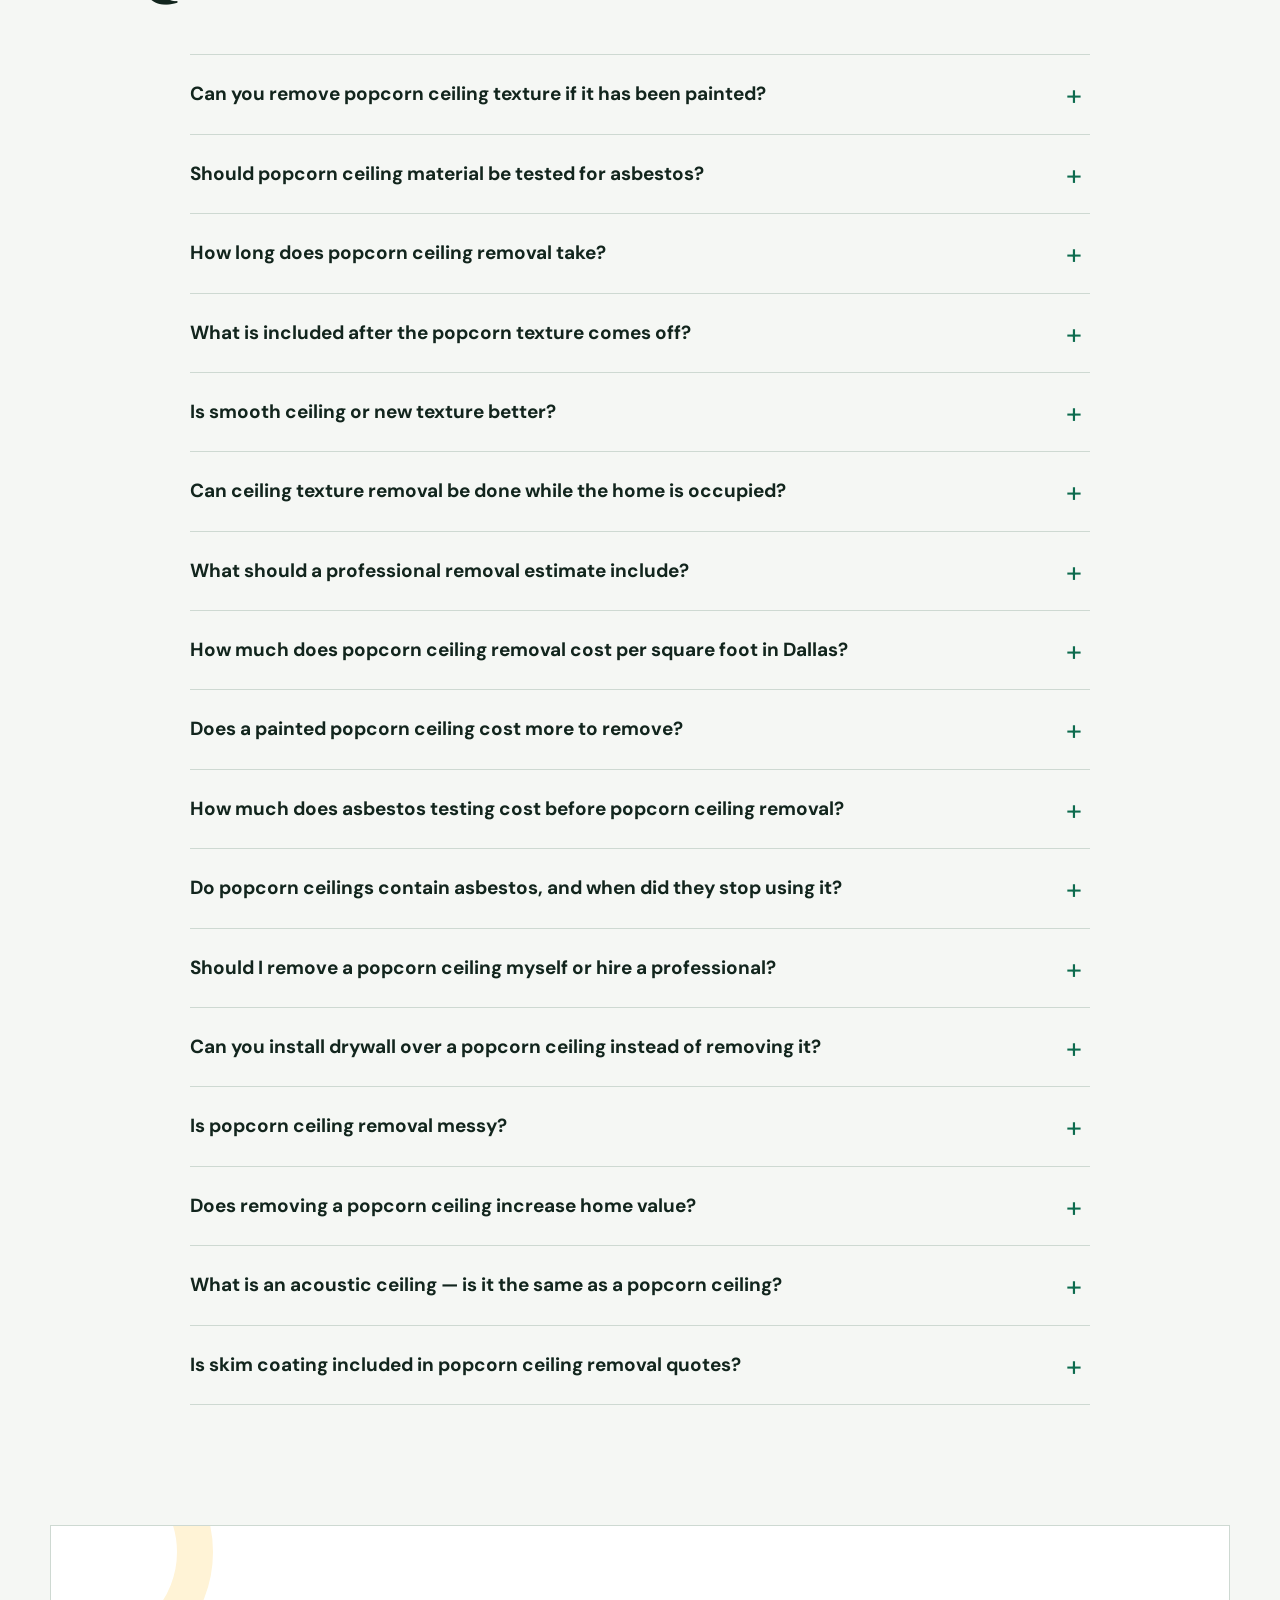
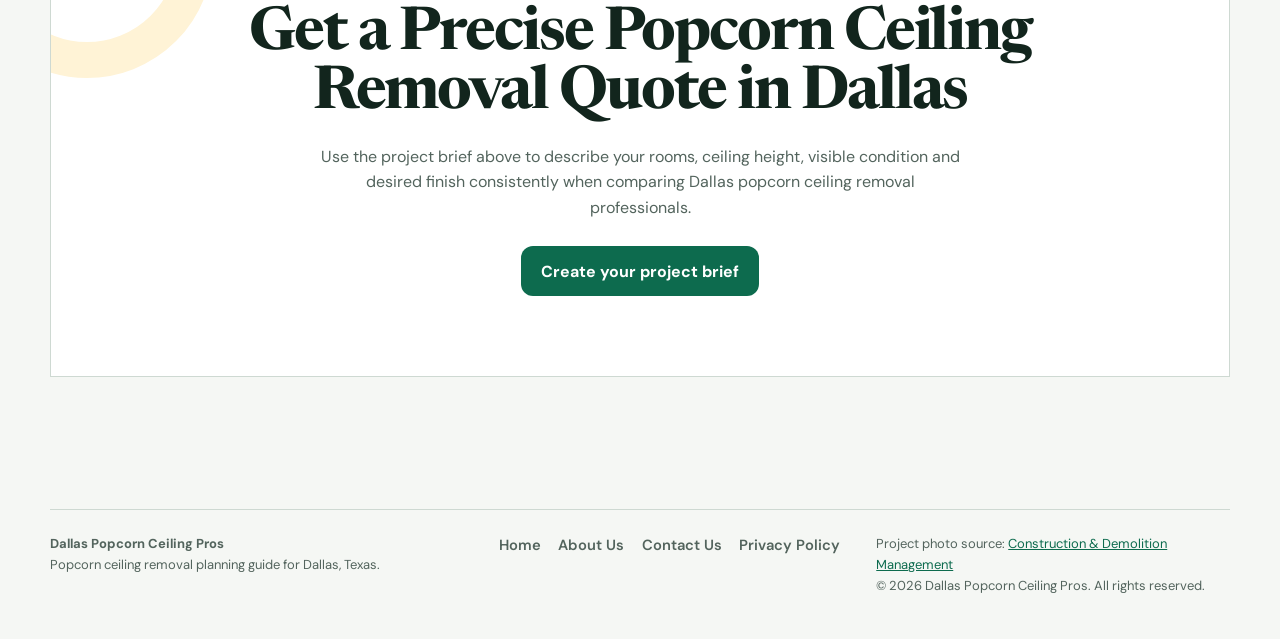
==== commit 11bf9016: "SEO: keyword-rich H2/H3 headings per on-page standards" ====
--- a/index.html
+++ b/index.html
@@ -239,14 +239,14 @@
     <section class="services" id="services">
       <div class="wrap">
         <div class="section-head">
-          <div><div class="kicker">Ceiling services</div><h2>From popcorn texture to a finished ceiling</h2></div>
+          <div><div class="kicker">Ceiling services</div><h2>Popcorn Ceiling Removal Services in Dallas</h2></div>
           <p>Professional popcorn removal is more than taking texture down. The quality shows in containment, drywall preparation, skim coating and the final surface under natural light. We also handle acoustic and stipple textured ceilings — the same sprayed-on texture under a different name, common in Dallas homes built from the 1960s through the 1980s.</p>
         </div>
         <div class="service-grid">
           <article class="service featured"><span class="service-index">01</span><h3>Popcorn ceiling removal</h3><p>Controlled wet or dry removal selected for the existing coating, substrate and room conditions.</p></article>
           <article class="service"><span class="service-index">02</span><h3>Popcorn texture removal</h3><p>Removal of acoustic or stippled texture from bedrooms, living rooms, hallways and whole-house ceilings.</p></article>
-          <article class="service"><span class="service-index">03</span><h3>Ceiling repair & skim coat</h3><p>Correction of tape lines, fastener marks, surface damage and uneven areas revealed after scraping.</p></article>
-          <article class="service"><span class="service-index">04</span><h3>Ceiling texture options</h3><p>Smooth Level 4/5-style finishes, subtle orange peel or knockdown texture based on the room and lighting.</p></article>
+          <article class="service"><span class="service-index">03</span><h3>Skim coat ceiling repair</h3><p>Correction of tape lines, fastener marks, surface damage and uneven areas revealed after scraping.</p></article>
+          <article class="service"><span class="service-index">04</span><h3>Textured &amp; acoustic ceiling removal</h3><p>Smooth Level 4/5-style finishes, subtle orange peel or knockdown texture based on the room and lighting.</p></article>
           <article class="service"><span class="service-index">05</span><h3>Ceiling priming & painting</h3><p>Stain-blocking or drywall primer followed by a uniform ceiling coating for clean color and sheen.</p></article>
           <article class="service"><span class="service-index">06</span><h3>Popcorn walls & texture repair</h3><p>Coordinated wall texture removal or patch blending where ceiling work meets textured surfaces.</p></article>
         </div>
@@ -257,15 +257,15 @@
       <div class="wrap process-layout">
         <div class="process-intro">
           <div class="kicker">How the work comes together</div>
-          <h2>A cleaner ceiling removal process</h2>
+          <h2>Our Dust-Controlled Popcorn Ceiling Removal Process</h2>
           <p>A good result depends on what happens before and after scraping. This sequence protects the room and creates a ceiling that looks intentional—not merely de-textured.</p>
           <div class="warning"><strong>Safety comes before scraping.</strong> If the ceiling material may contain asbestos, stop and arrange testing by a qualified professional before work begins.</div>
         </div>
         <div class="steps">
-          <article class="step"><div><h3>Inspect the popcorn ceiling texture</h3><p>Review the coating, paint layers, water staining, drywall condition and access. Painted texture and heavy repairs can change the method and schedule.</p></div></article>
-          <article class="step"><div><h3>Protect the room</h3><p>Remove movable items, isolate the work area, cover floors and walls, and protect fans, lights, vents and built-ins.</p></div></article>
-          <article class="step"><div><h3>Remove the old texture</h3><p>Use a controlled approach to lift the texture while limiting damage to the drywall paper and reducing airborne debris.</p></div></article>
-          <article class="step"><div><h3>Repair and skim</h3><p>Address joints, dents and fasteners; apply joint compound where needed; then sand to the level required by the selected finish.</p></div></article>
+          <article class="step"><div><h3>Popcorn ceiling inspection &amp; asbestos testing</h3><p>Review the coating, paint layers, water staining, drywall condition and access. Painted texture and heavy repairs can change the method and schedule.</p></div></article>
+          <article class="step"><div><h3>Room protection &amp; dust containment</h3><p>Remove movable items, isolate the work area, cover floors and walls, and protect fans, lights, vents and built-ins.</p></div></article>
+          <article class="step"><div><h3>Wet-scrape popcorn texture removal</h3><p>Use a controlled approach to lift the texture while limiting damage to the drywall paper and reducing airborne debris.</p></div></article>
+          <article class="step"><div><h3>Drywall repair &amp; Level 5 skim coating</h3><p>Address joints, dents and fasteners; apply joint compound where needed; then sand to the level required by the selected finish.</p></div></article>
           <article class="step"><div><h3>Prime, finish and review</h3><p>Prime the prepared surface, apply the selected ceiling paint or texture, inspect it in the room’s light and complete cleanup.</p></div></article>
         </div>
       </div>
@@ -274,12 +274,12 @@
     <section class="cost" id="cost">
       <div class="wrap">
         <div class="section-head">
-          <div><div class="kicker">Pop ceiling design price & project scope</div><h2>What shapes popcorn ceiling removal cost in Dallas?</h2></div>
+          <div><div class="kicker">Pop ceiling design price & project scope</div><h2>Popcorn Ceiling Removal Cost in Dallas</h2></div>
           <p>When Dallas homeowners research popcorn ceiling removal cost per square foot, published cost guides report typical ranges near $1 to $6 per square foot — but square footage is only the starting point. Finish level, ceiling height, paint, access and hidden drywall conditions often matter just as much.</p>
         </div>
         <div class="cost-grid">
           <div class="cost-card">
-            <h3>Five practical cost factors</h3>
+            <h3>Popcorn ceiling removal cost per square foot: 5 key factors</h3>
             <div class="factor"><b>01</b><div><strong>Room size and ceiling height</strong><p>Larger areas and tall or vaulted ceilings require more protection, access equipment and labor.</p></div></div>
             <div class="factor"><b>02</b><div><strong>Painted versus unpainted texture</strong><p>Paint can prevent moisture from loosening the texture, increasing the work needed to remove it.</p></div></div>
             <div class="factor"><b>03</b><div><strong>Drywall condition</strong><p>Old repairs, torn paper, visible seams and cracks become part of the refinishing scope.</p></div></div>
@@ -303,11 +303,11 @@
     <section>
       <div class="wrap">
         <div class="section-head">
-          <div><div class="kicker">Ceiling design after removal</div><h2>Choose the finish that suits the room</h2></div>
+          <div><div class="kicker">Ceiling design after removal</div><h2>Ceiling Finish Options After Popcorn Removal in Dallas</h2></div>
           <p>The best replacement for popcorn texture depends on architecture, lighting and how much surface correction the existing drywall requires.</p>
         </div>
         <div class="compare-grid">
-          <article class="finish"><span class="finish-number">A</span><h3>Smooth ceiling finish</h3><p>A crisp, modern surface that reflects light evenly and creates a clean visual plane.</p><ul><li>Strong fit for updated interiors</li><li>Shows workmanship and imperfections most clearly</li><li>May require more skim coating</li></ul></article>
+          <article class="finish"><span class="finish-number">A</span><h3>Level 5 smooth ceiling finish</h3><p>A crisp, modern surface that reflects light evenly and creates a clean visual plane.</p><ul><li>Strong fit for updated interiors</li><li>Shows workmanship and imperfections most clearly</li><li>May require more skim coating</li></ul></article>
           <article class="finish"><span class="finish-number">B</span><h3>Orange peel ceiling texture</h3><p>A subtle spray texture that softens minor variation without the heavy profile of popcorn.</p><ul><li>Low-profile texture</li><li>Practical for many existing homes</li><li>Easier to blend than a perfect smooth finish</li></ul></article>
           <article class="finish"><span class="finish-number">C</span><h3>Knockdown ceiling texture</h3><p>A hand-finished pattern with broader visual movement and a more crafted appearance.</p><ul><li>Hides modest surface variation</li><li>Distinctive but less dated than popcorn</li><li>Pattern should stay consistent room to room</li></ul></article>
           <article class="finish"><span class="finish-number">D</span><h3>Prime-ready repair</h3><p>A prepared ceiling handed off after removal, repair and sanding for a separate painting phase.</p><ul><li>Useful when coordinating a larger remodel</li><li>Scope boundaries should be documented</li><li>Lighting inspection matters before handoff</li></ul></article>
@@ -317,7 +317,7 @@
 
     <section class="area-band" aria-labelledby="areas-title">
       <div class="wrap area-panel">
-        <div class="area-copy"><div class="kicker">Local service area content</div><h2 id="areas-title">Popcorn ceiling removal across Dallas</h2><p>Dallas-area homes vary in age, ceiling height and prior paint history. A site visit should confirm what is on the ceiling, what finish sits underneath and what the room needs afterward.</p></div>
+        <div class="area-copy"><div class="kicker">Local service area content</div><h2 id="areas-title">Popcorn Ceiling Removal Across Dallas–Fort Worth</h2><p>Dallas-area homes vary in age, ceiling height and prior paint history. A site visit should confirm what is on the ceiling, what finish sits underneath and what the room needs afterward.</p></div>
         <div class="area-list" aria-label="Dallas-area communities"><span>Dallas</span><span>Plano</span><span>Richardson</span><span>Garland</span><span>Irving</span><span>Carrollton</span><span>Addison</span><span>University Park</span><span>Highland Park</span><span>Farmers Branch</span><span>Fort Worth</span><span>Arlington</span><span>Frisco</span><span>Mesquite</span><span>McKinney</span><span>Allen</span><span>Grand Prairie</span><span>Denton</span><span>Lewisville</span><span>Rowlett</span></div>
       </div>
     </section>
@@ -352,7 +352,7 @@
 
     <section class="cta">
       <div class="wrap cta-panel">
-        <h2>Start with a precise ceiling scope—not a vague quote</h2>
+        <h2>Get a Precise Popcorn Ceiling Removal Quote in Dallas</h2>
         <p>Use the project brief above to describe your rooms, ceiling height, visible condition and desired finish consistently when comparing Dallas popcorn ceiling removal professionals.</p>
         <a class="btn btn-primary" href="#planner">Create your project brief</a>
       </div>
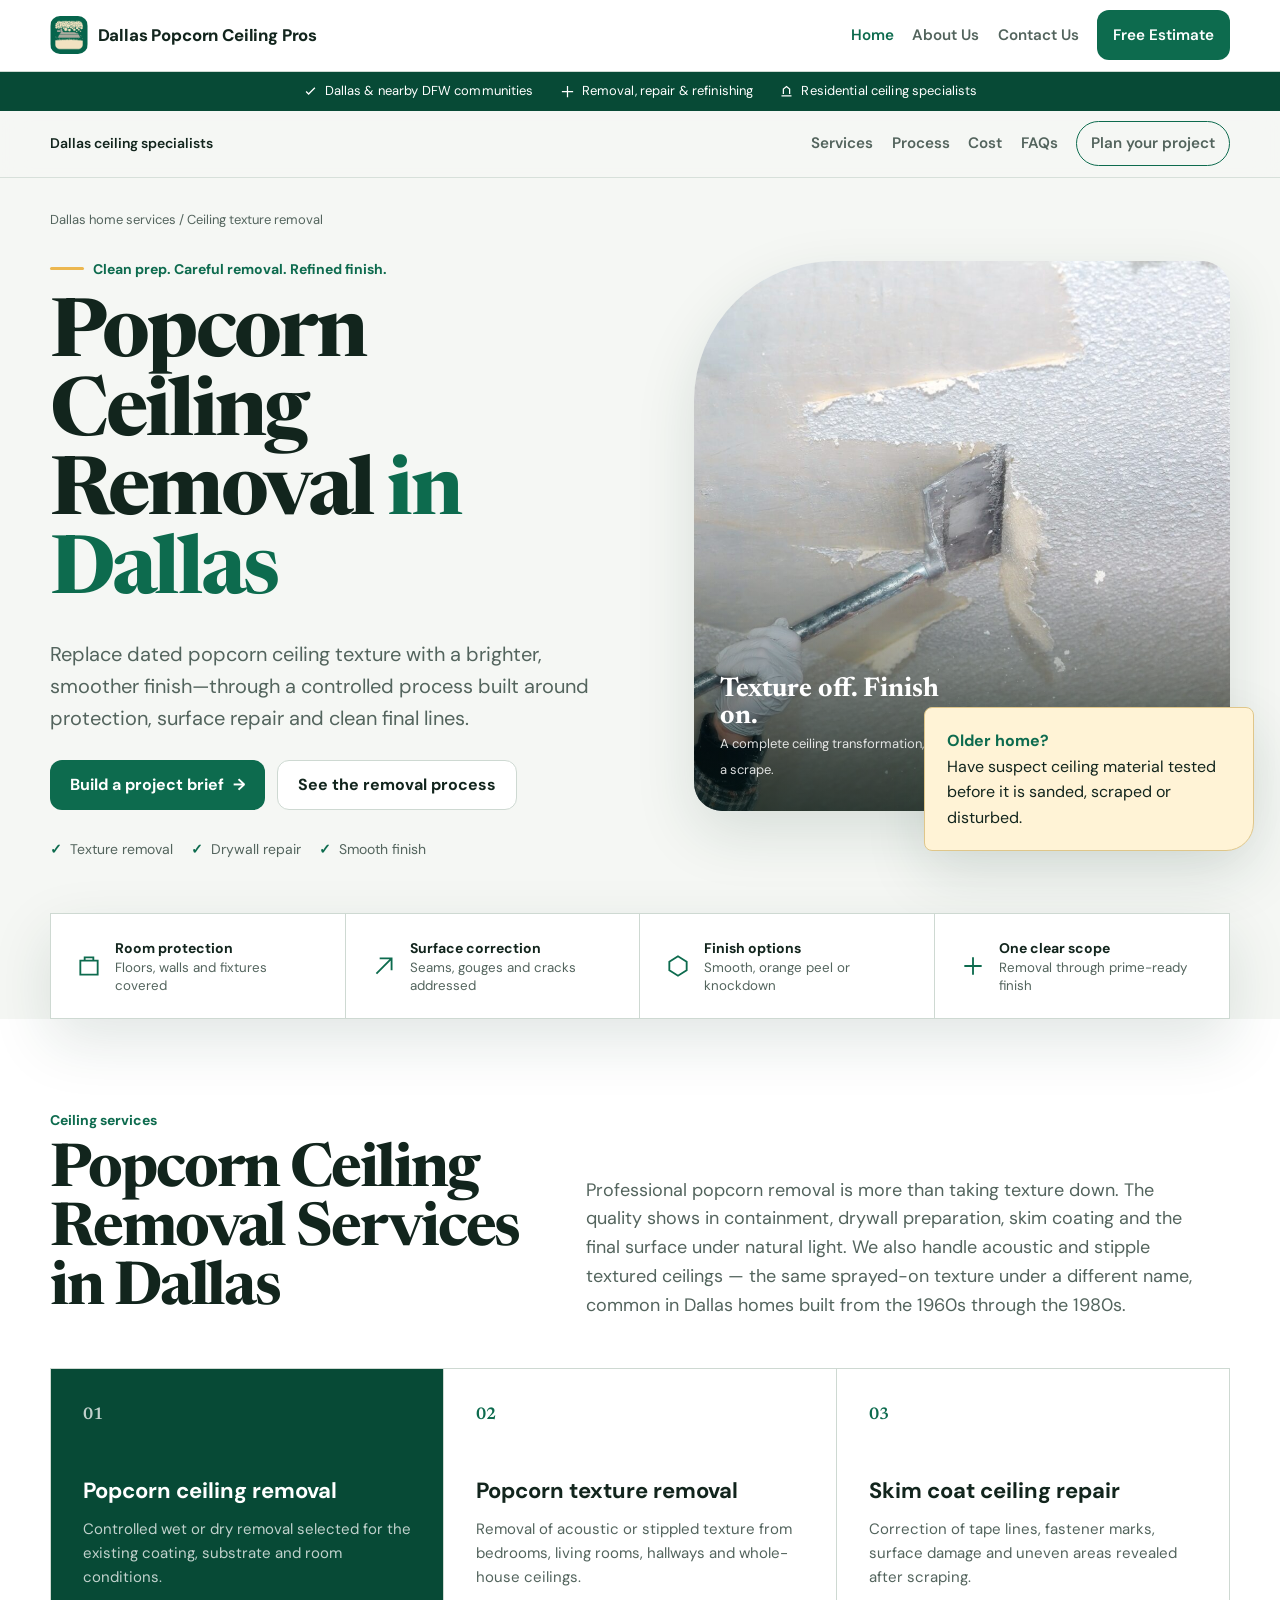
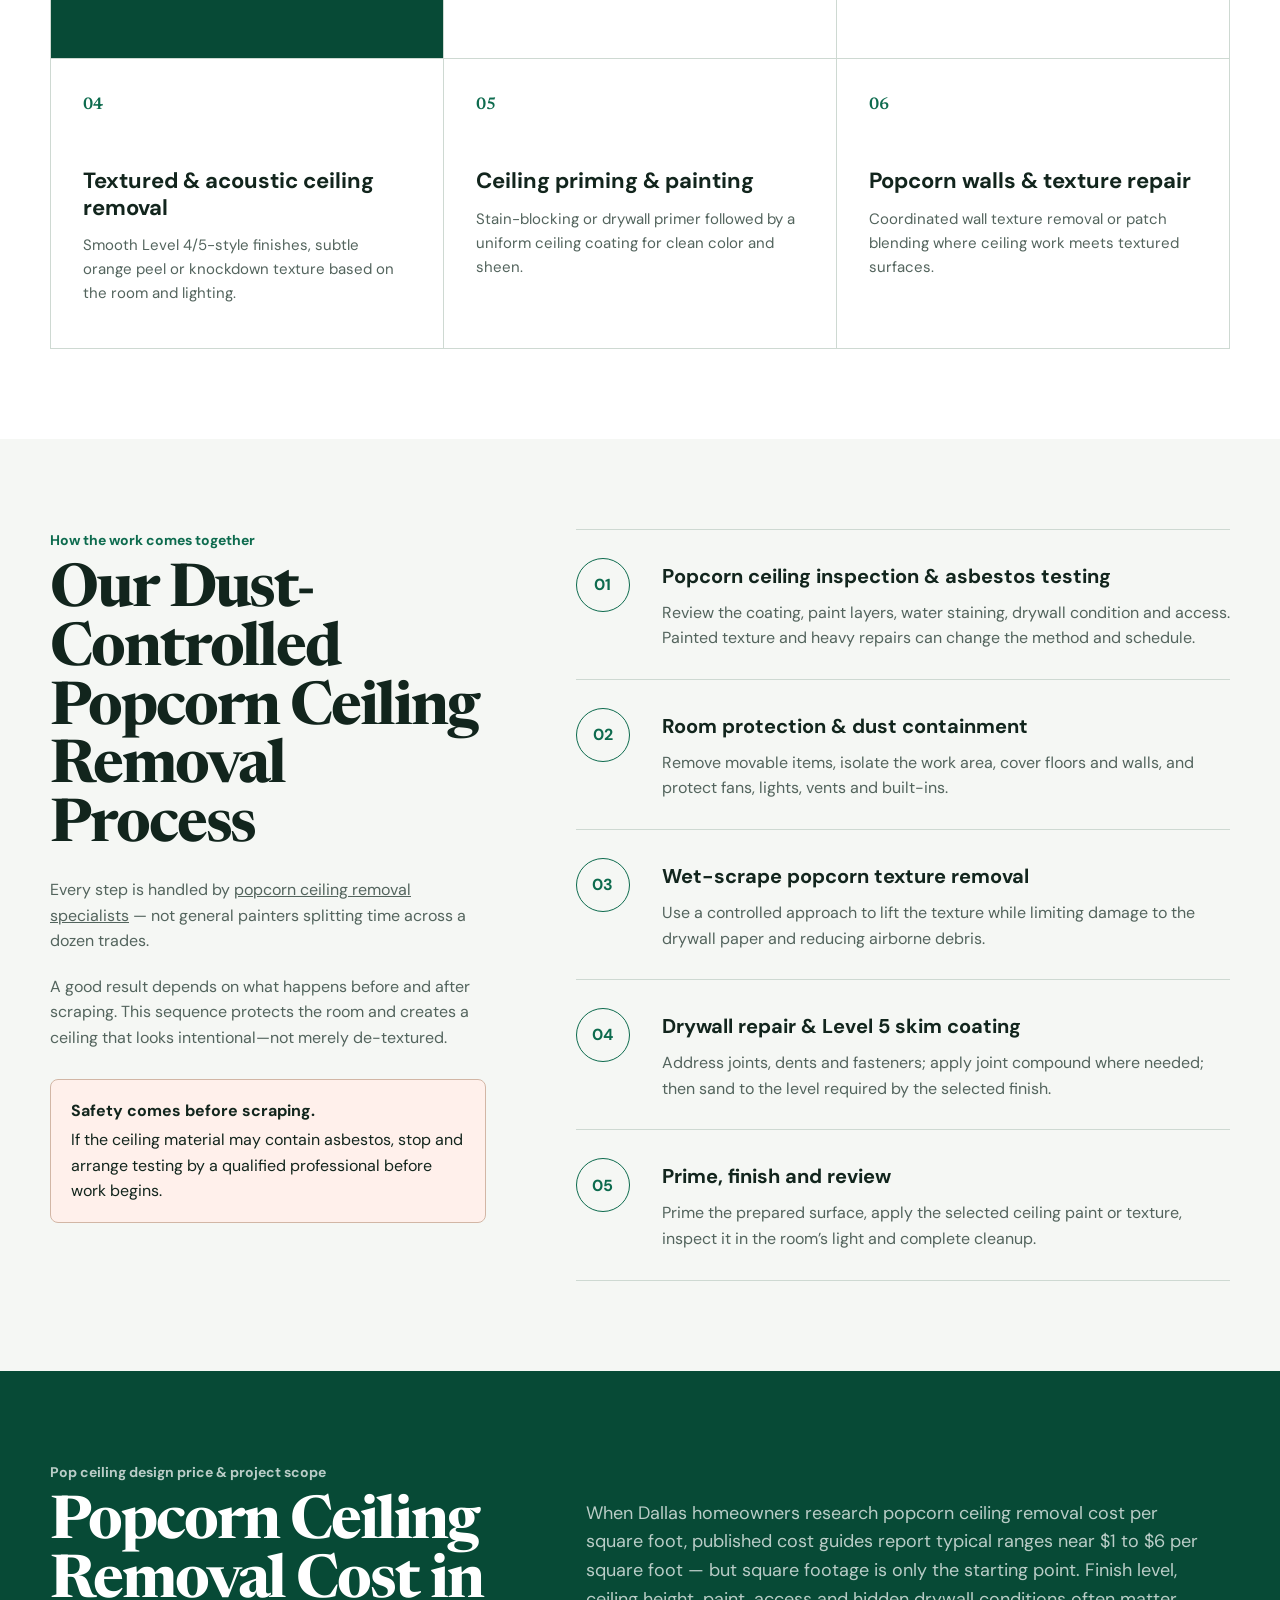
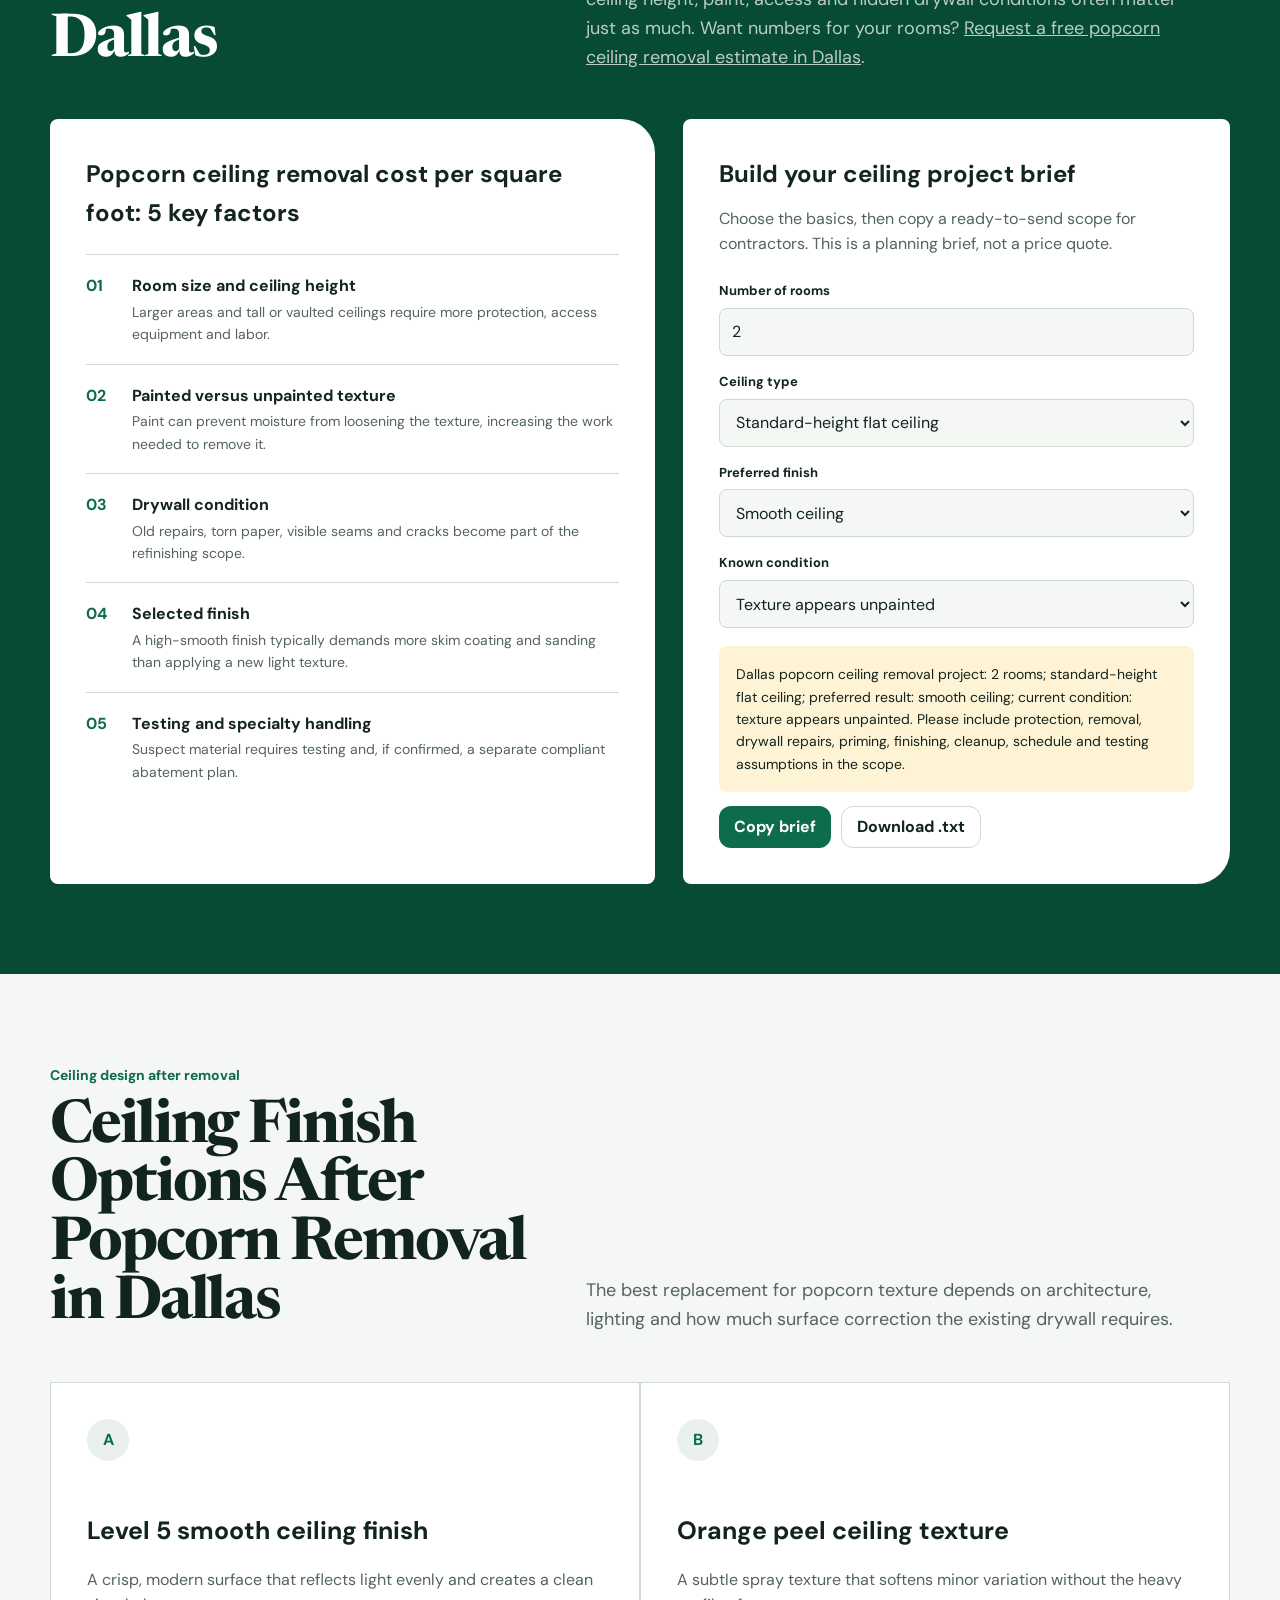
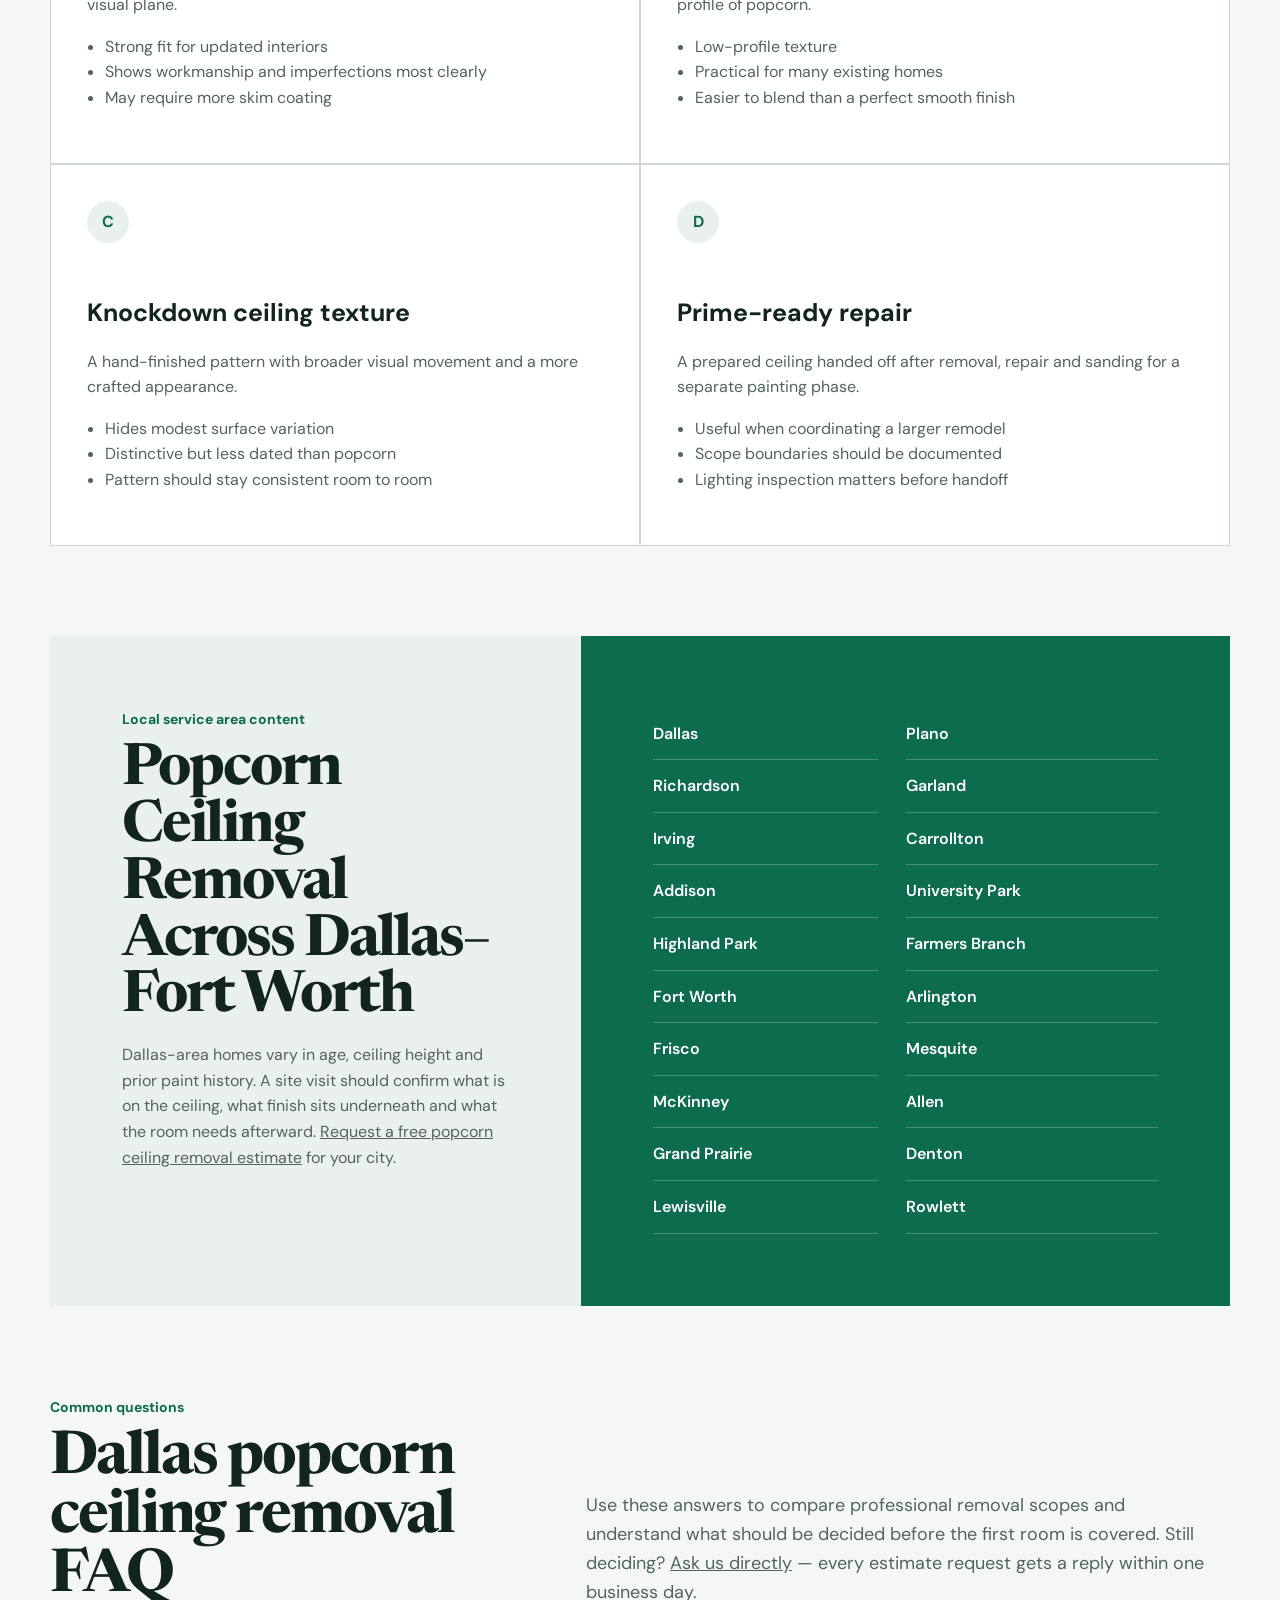
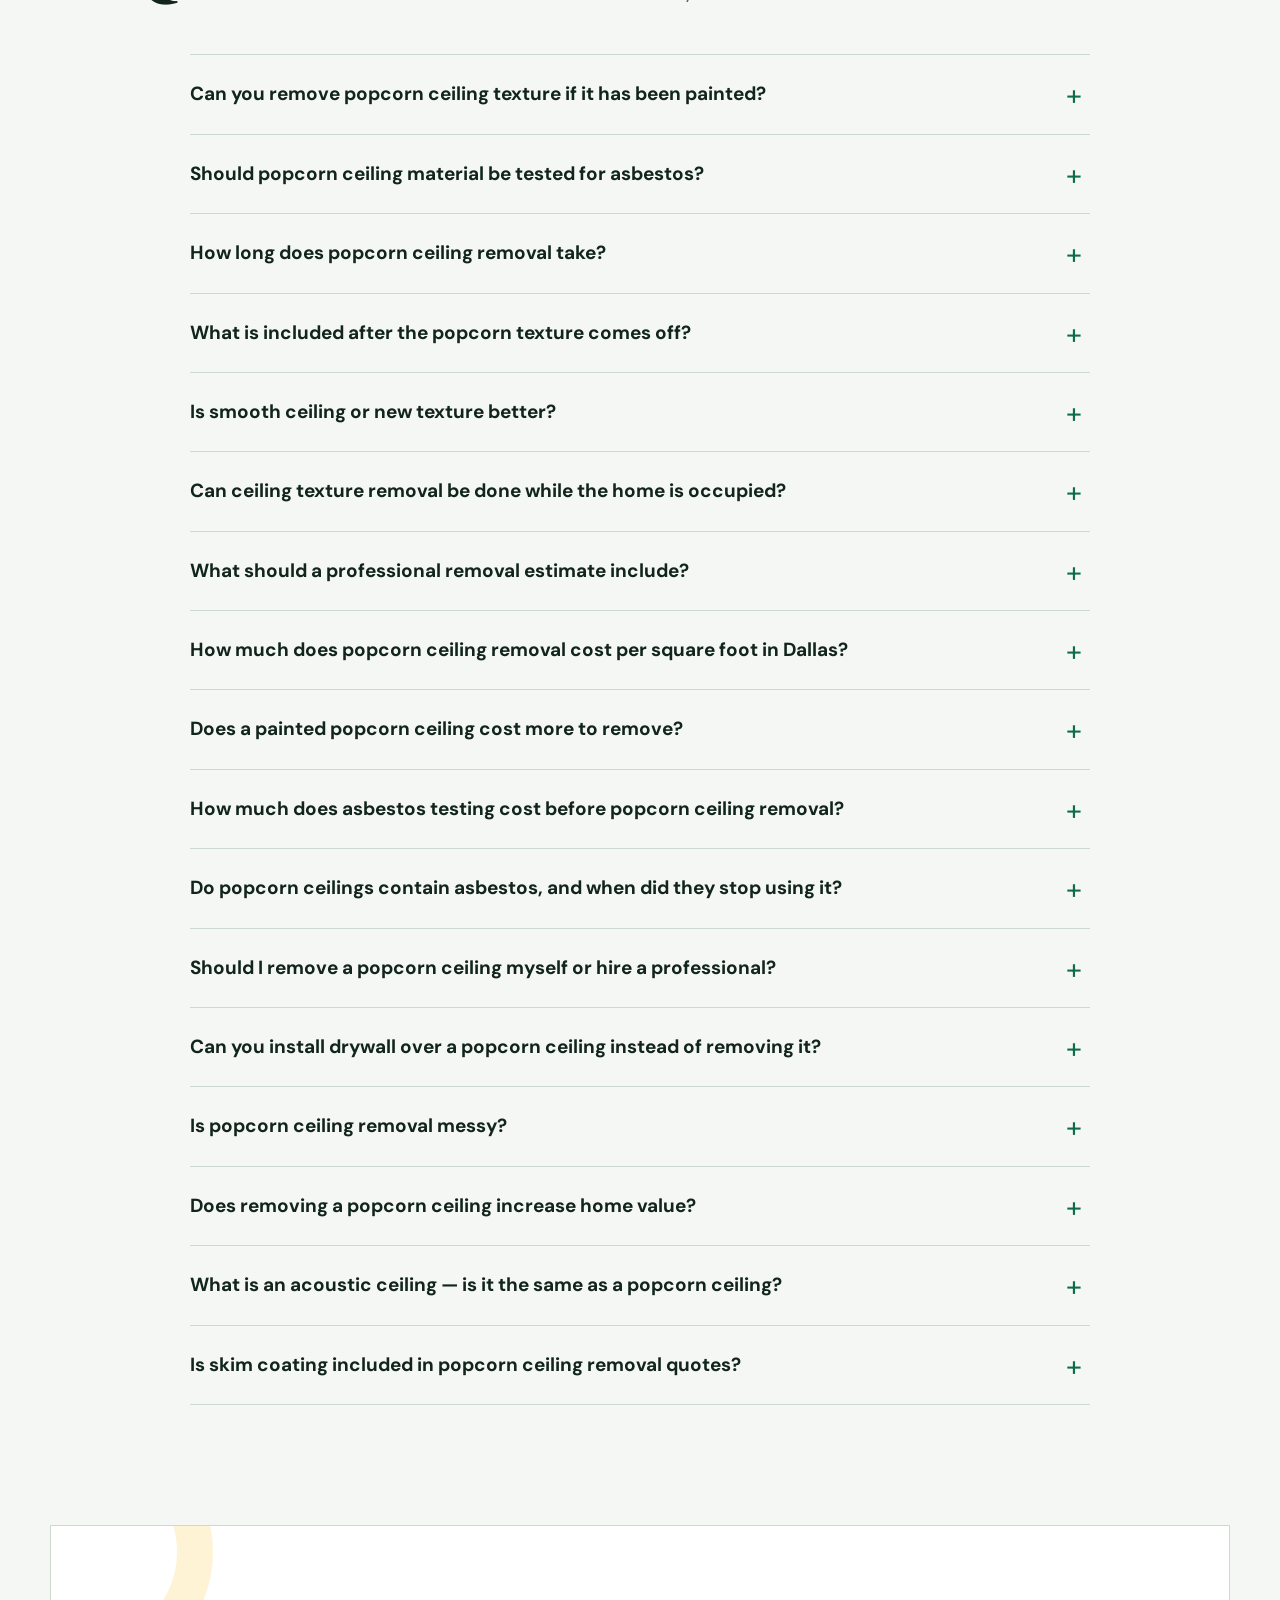
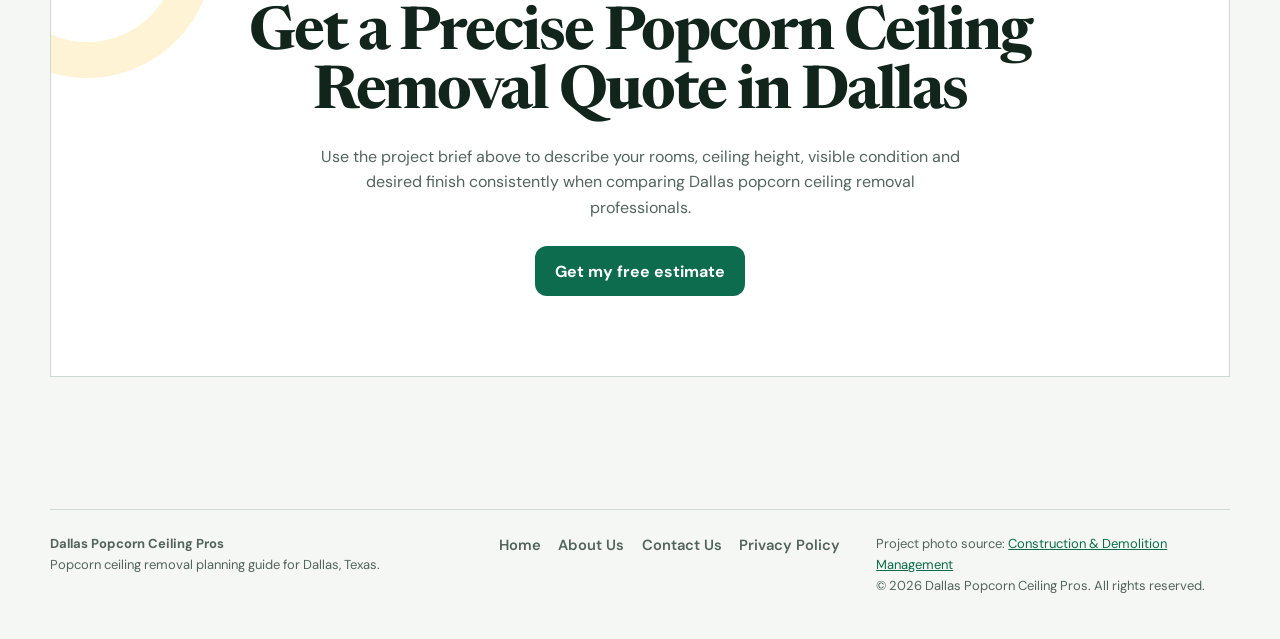
==== commit 8f62d503: "Interlinking: contextual in-content links + fix #areas anchor" ====
--- a/index.html
+++ b/index.html
@@ -258,6 +258,7 @@
         <div class="process-intro">
           <div class="kicker">How the work comes together</div>
           <h2>Our Dust-Controlled Popcorn Ceiling Removal Process</h2>
+<p>Every step is handled by <a href="about.html">popcorn ceiling removal specialists</a> — not general painters splitting time across a dozen trades.</p>
           <p>A good result depends on what happens before and after scraping. This sequence protects the room and creates a ceiling that looks intentional—not merely de-textured.</p>
           <div class="warning"><strong>Safety comes before scraping.</strong> If the ceiling material may contain asbestos, stop and arrange testing by a qualified professional before work begins.</div>
         </div>
@@ -275,7 +276,7 @@
       <div class="wrap">
         <div class="section-head">
           <div><div class="kicker">Pop ceiling design price & project scope</div><h2>Popcorn Ceiling Removal Cost in Dallas</h2></div>
-          <p>When Dallas homeowners research popcorn ceiling removal cost per square foot, published cost guides report typical ranges near $1 to $6 per square foot — but square footage is only the starting point. Finish level, ceiling height, paint, access and hidden drywall conditions often matter just as much.</p>
+          <p>When Dallas homeowners research popcorn ceiling removal cost per square foot, published cost guides report typical ranges near $1 to $6 per square foot — but square footage is only the starting point. Finish level, ceiling height, paint, access and hidden drywall conditions often matter just as much. Want numbers for your rooms? <a href="contact.html">Request a free popcorn ceiling removal estimate in Dallas</a>.</p>
         </div>
         <div class="cost-grid">
           <div class="cost-card">
@@ -315,9 +316,9 @@
       </div>
     </section>
 
-    <section class="area-band" aria-labelledby="areas-title">
+    <section id="areas" class="area-band" aria-labelledby="areas-title">
       <div class="wrap area-panel">
-        <div class="area-copy"><div class="kicker">Local service area content</div><h2 id="areas-title">Popcorn Ceiling Removal Across Dallas–Fort Worth</h2><p>Dallas-area homes vary in age, ceiling height and prior paint history. A site visit should confirm what is on the ceiling, what finish sits underneath and what the room needs afterward.</p></div>
+        <div class="area-copy"><div class="kicker">Local service area content</div><h2 id="areas-title">Popcorn Ceiling Removal Across Dallas–Fort Worth</h2><p>Dallas-area homes vary in age, ceiling height and prior paint history. A site visit should confirm what is on the ceiling, what finish sits underneath and what the room needs afterward. <a href="contact.html">Request a free popcorn ceiling removal estimate</a> for your city.</p></div>
         <div class="area-list" aria-label="Dallas-area communities"><span>Dallas</span><span>Plano</span><span>Richardson</span><span>Garland</span><span>Irving</span><span>Carrollton</span><span>Addison</span><span>University Park</span><span>Highland Park</span><span>Farmers Branch</span><span>Fort Worth</span><span>Arlington</span><span>Frisco</span><span>Mesquite</span><span>McKinney</span><span>Allen</span><span>Grand Prairie</span><span>Denton</span><span>Lewisville</span><span>Rowlett</span></div>
       </div>
     </section>
@@ -326,7 +327,7 @@
       <div class="wrap">
         <div class="section-head">
           <div><div class="kicker">Common questions</div><h2>Dallas popcorn ceiling removal FAQ</h2></div>
-          <p>Use these answers to compare professional removal scopes and understand what should be decided before the first room is covered.</p>
+          <p>Use these answers to compare professional removal scopes and understand what should be decided before the first room is covered. Still deciding? <a href="contact.html">Ask us directly</a> — every estimate request gets a reply within one business day.</p>
         </div>
         <div class="faq-list">
           <details><summary>Can you remove popcorn ceiling texture if it has been painted?</summary><p>Usually, but paint can make the texture harder to soften and scrape. The contractor may need a different removal method and more surface repair. A small test area helps define the right approach.</p></details>
@@ -354,7 +355,7 @@
       <div class="wrap cta-panel">
         <h2>Get a Precise Popcorn Ceiling Removal Quote in Dallas</h2>
         <p>Use the project brief above to describe your rooms, ceiling height, visible condition and desired finish consistently when comparing Dallas popcorn ceiling removal professionals.</p>
-        <a class="btn btn-primary" href="#planner">Create your project brief</a>
+        <a class="btn btn-primary" href="contact.html">Get my free estimate</a>
       </div>
     </section>
   </main>
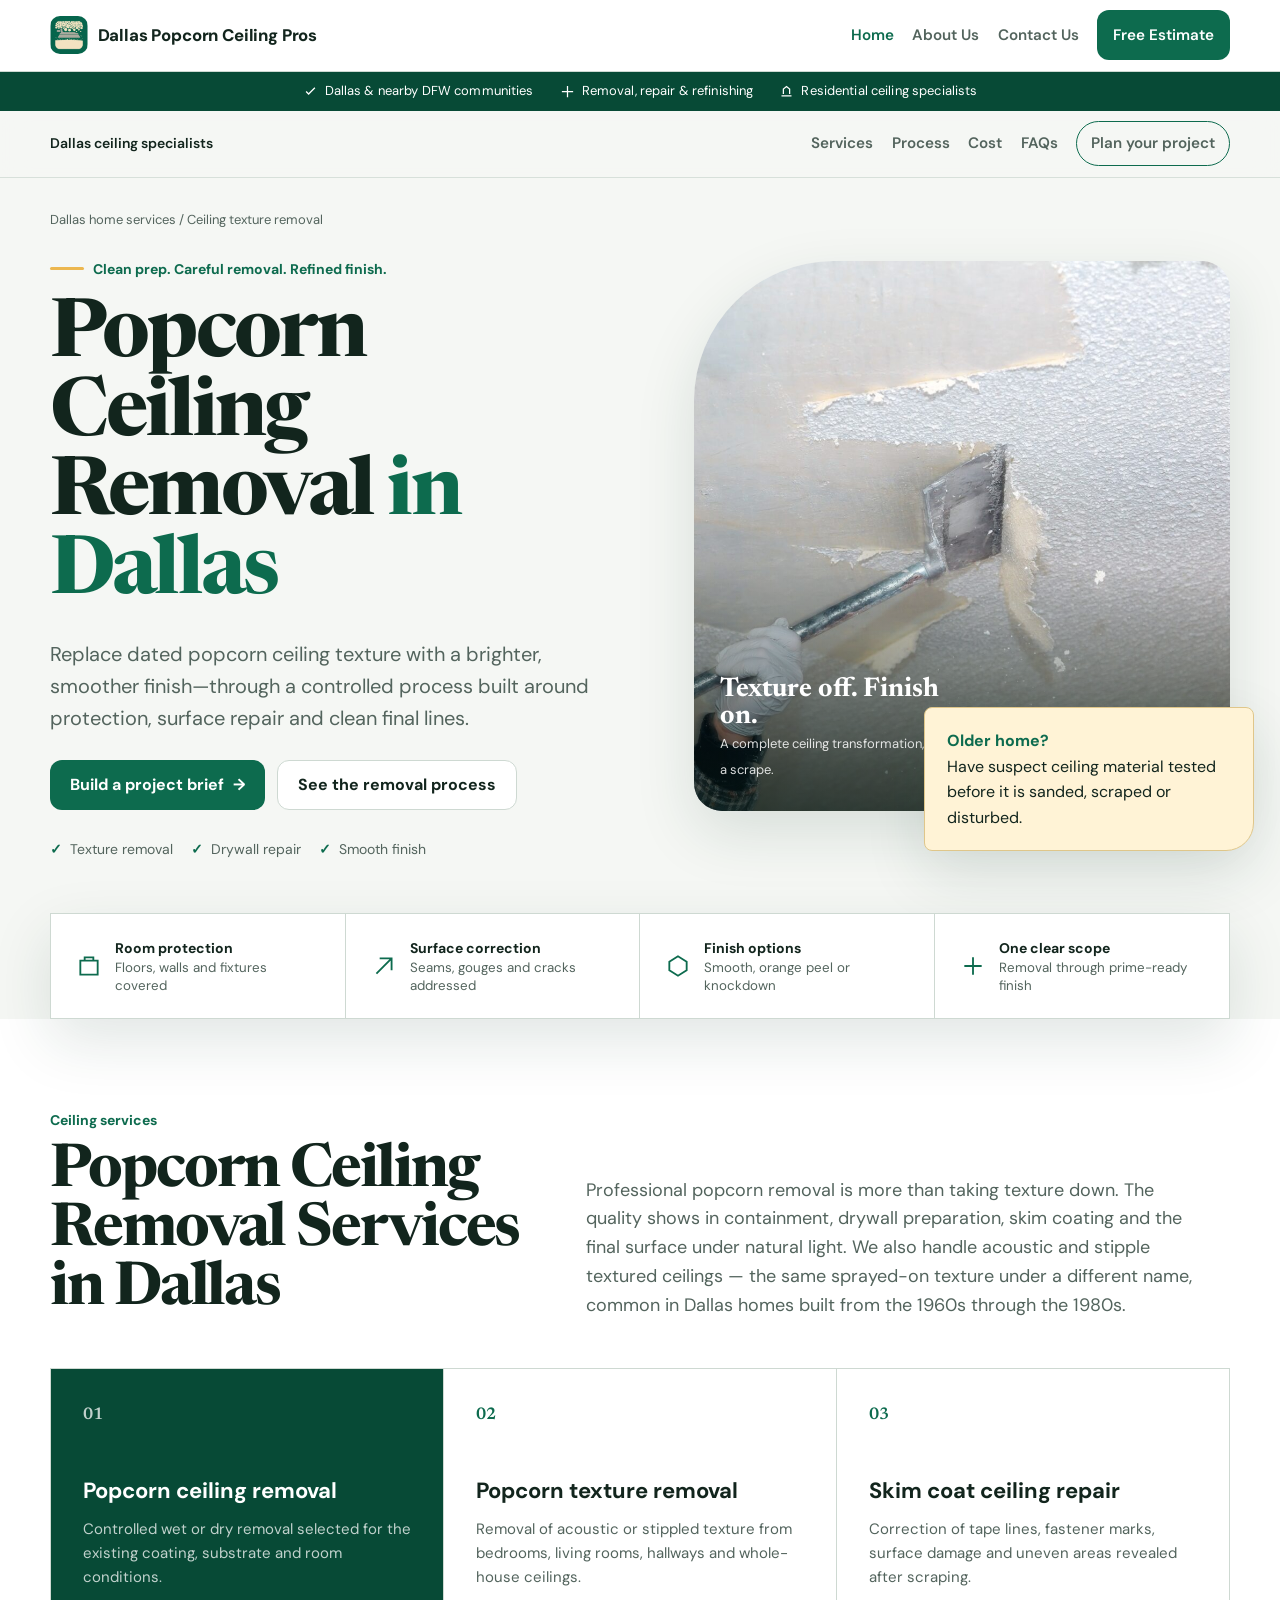
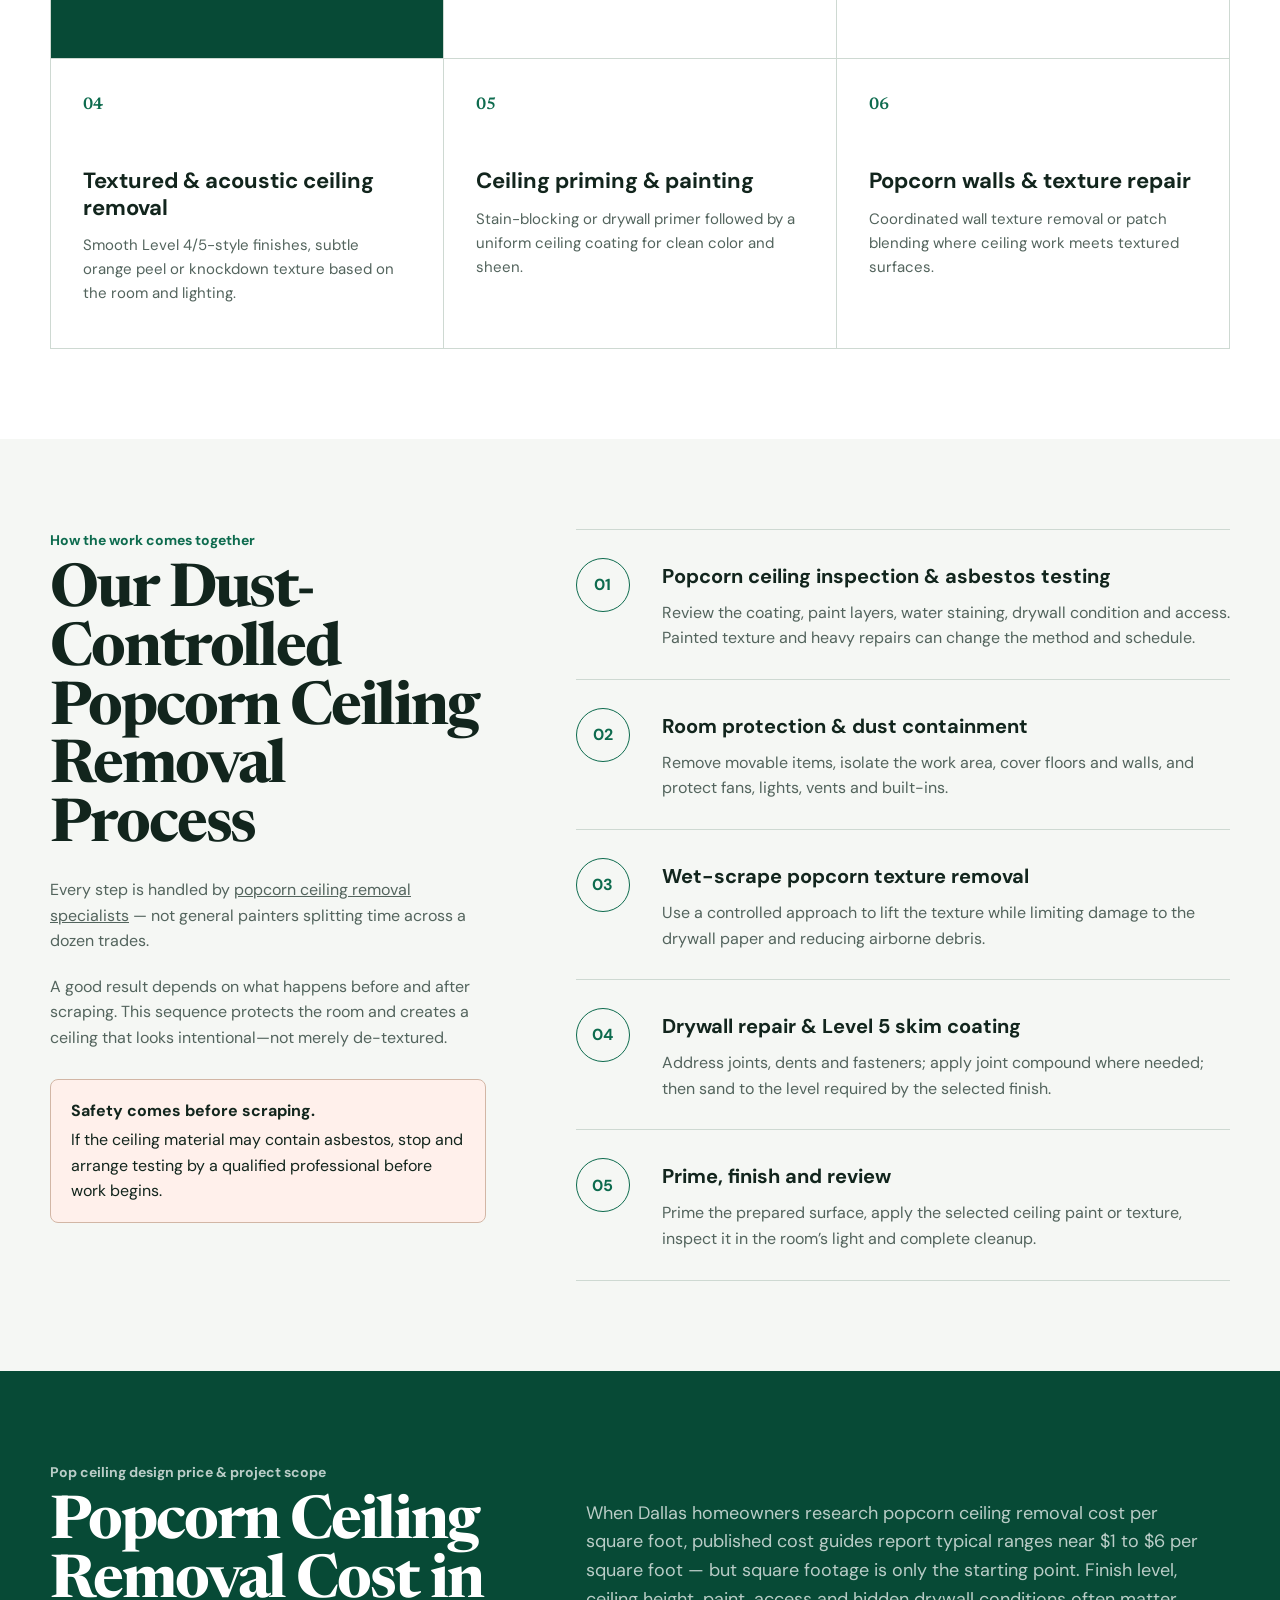
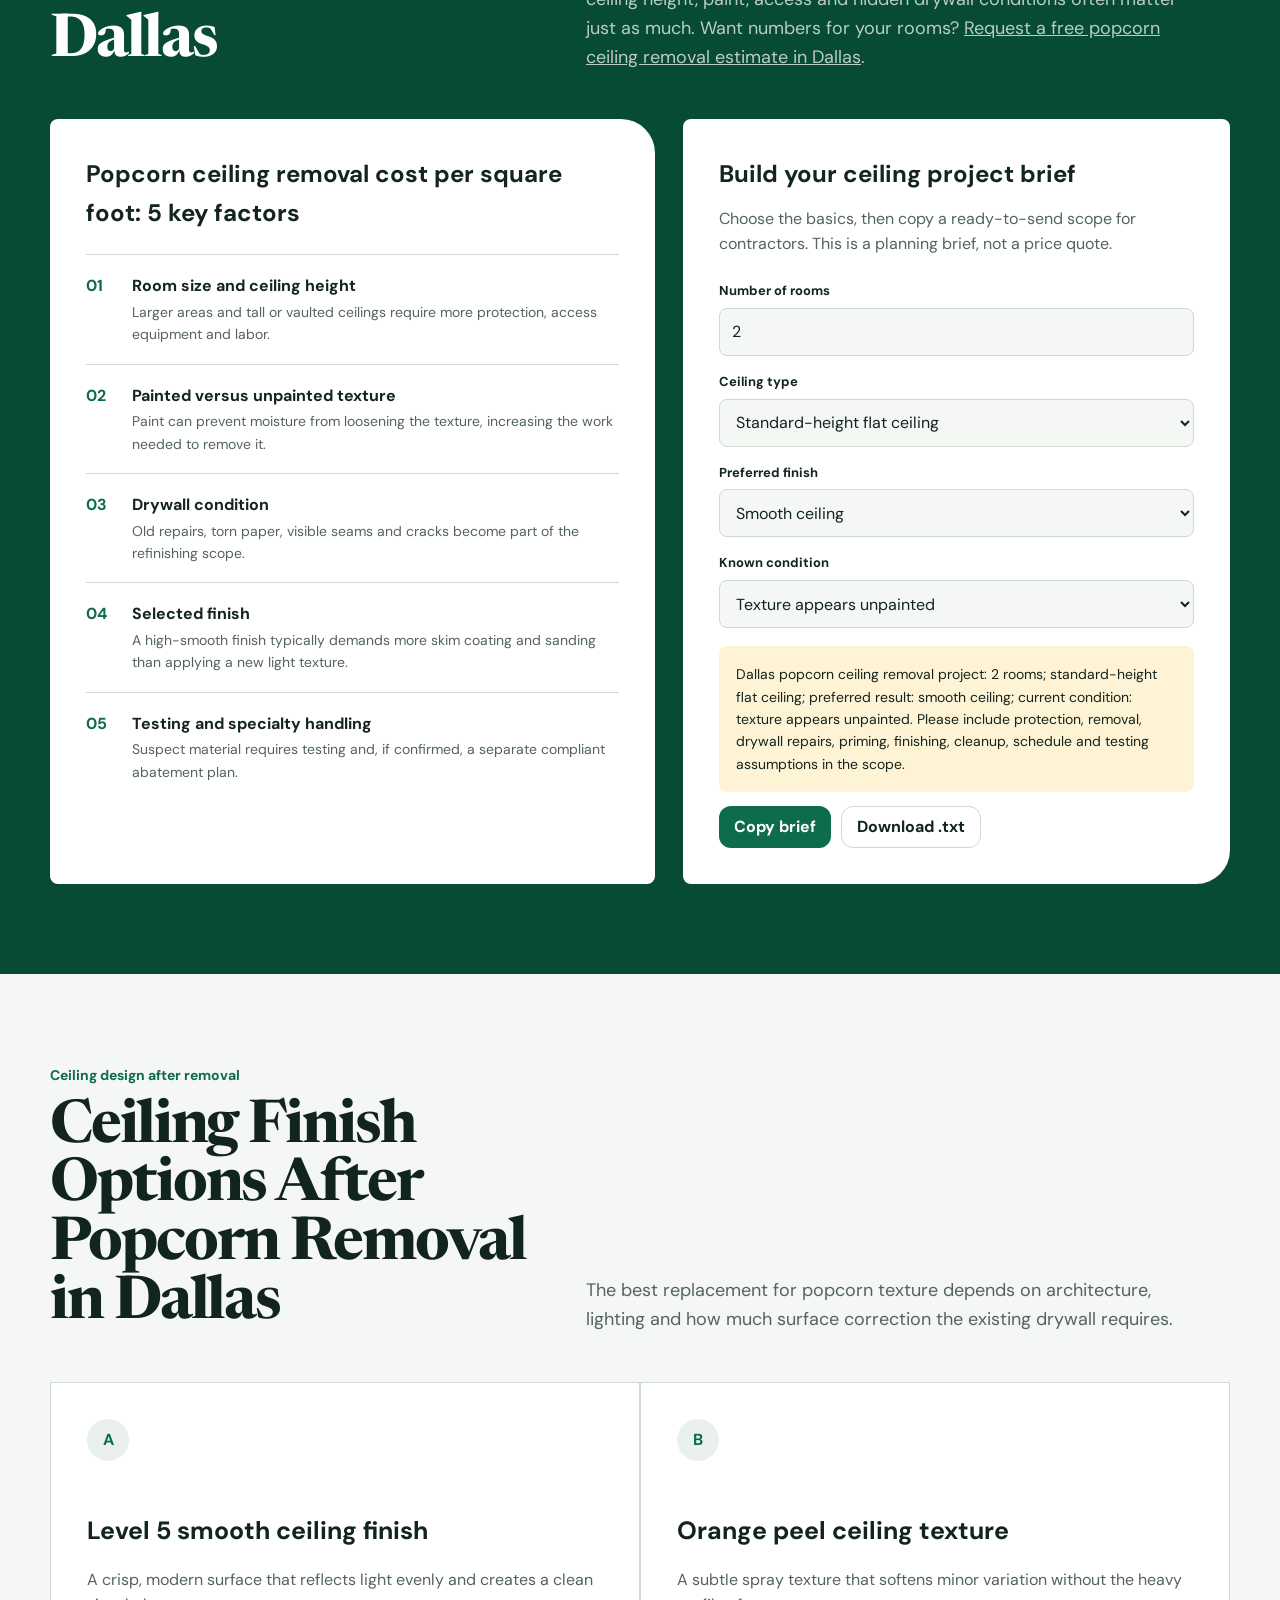
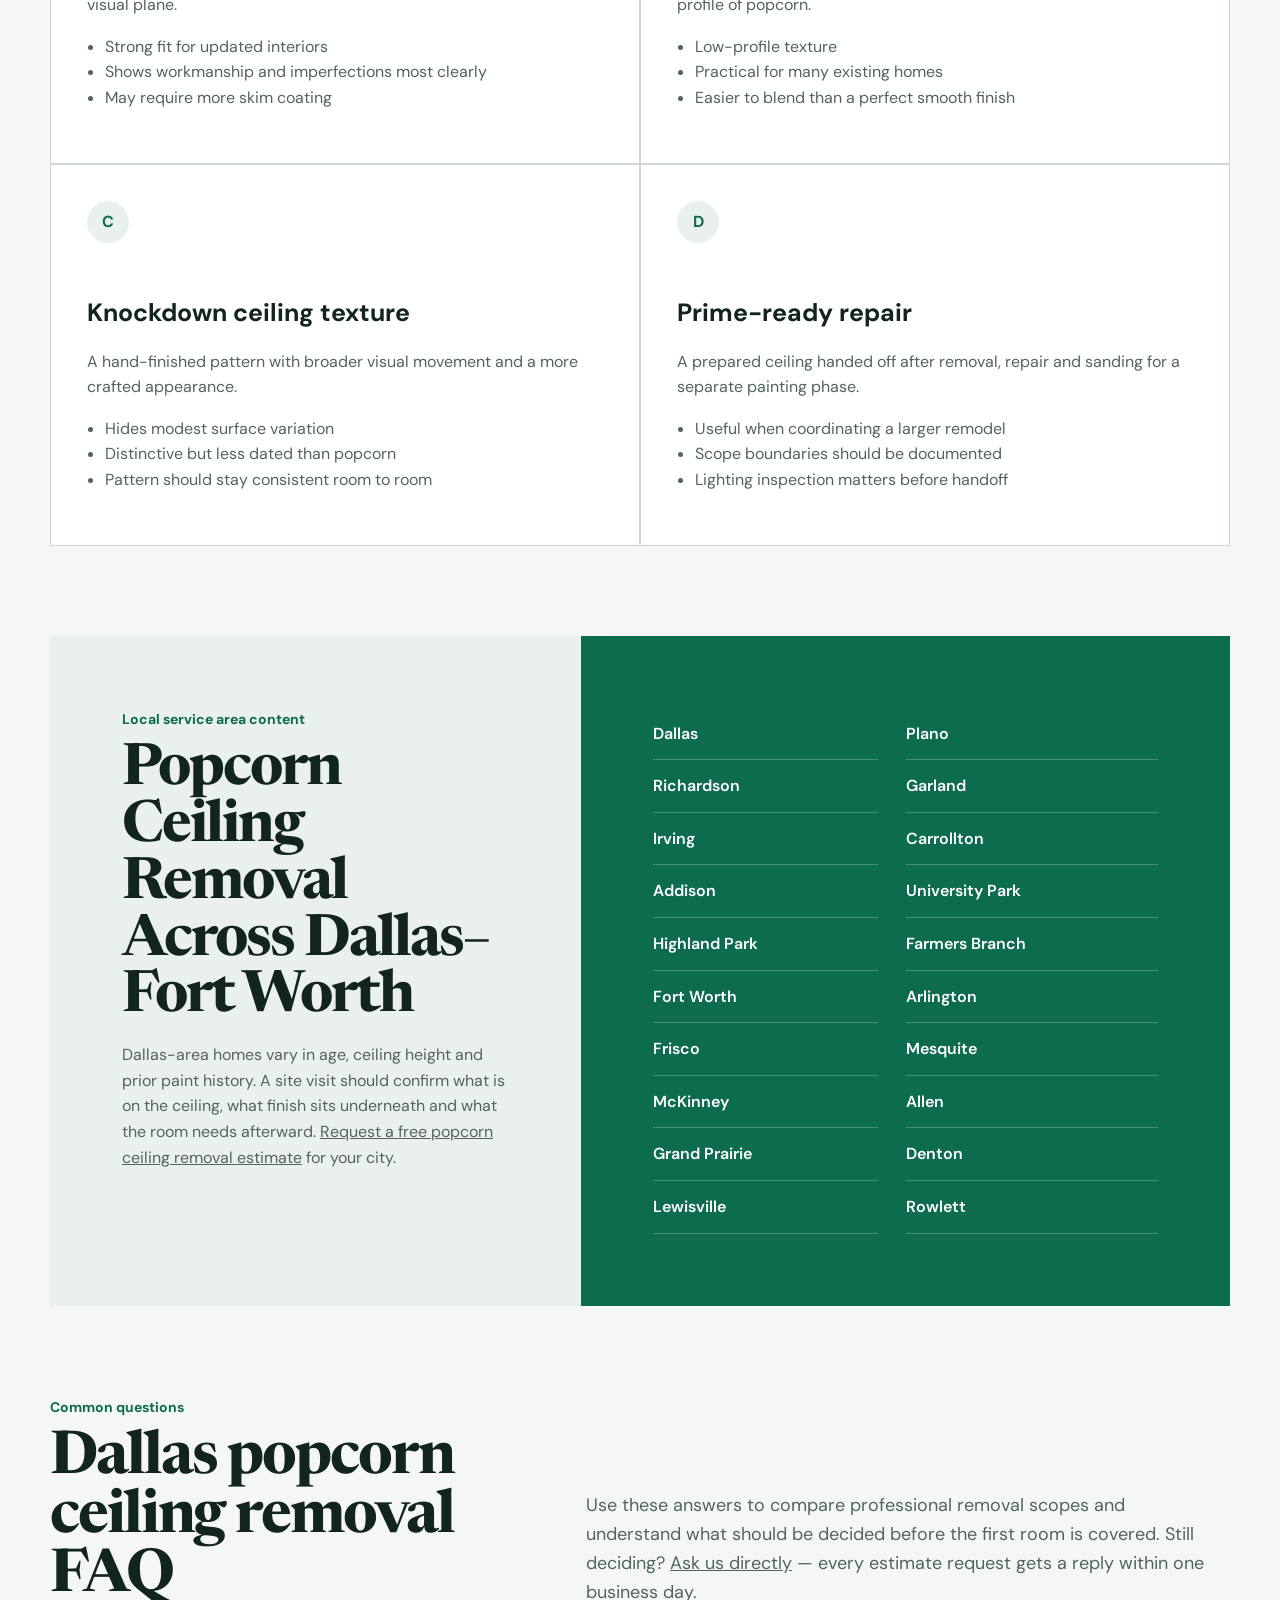
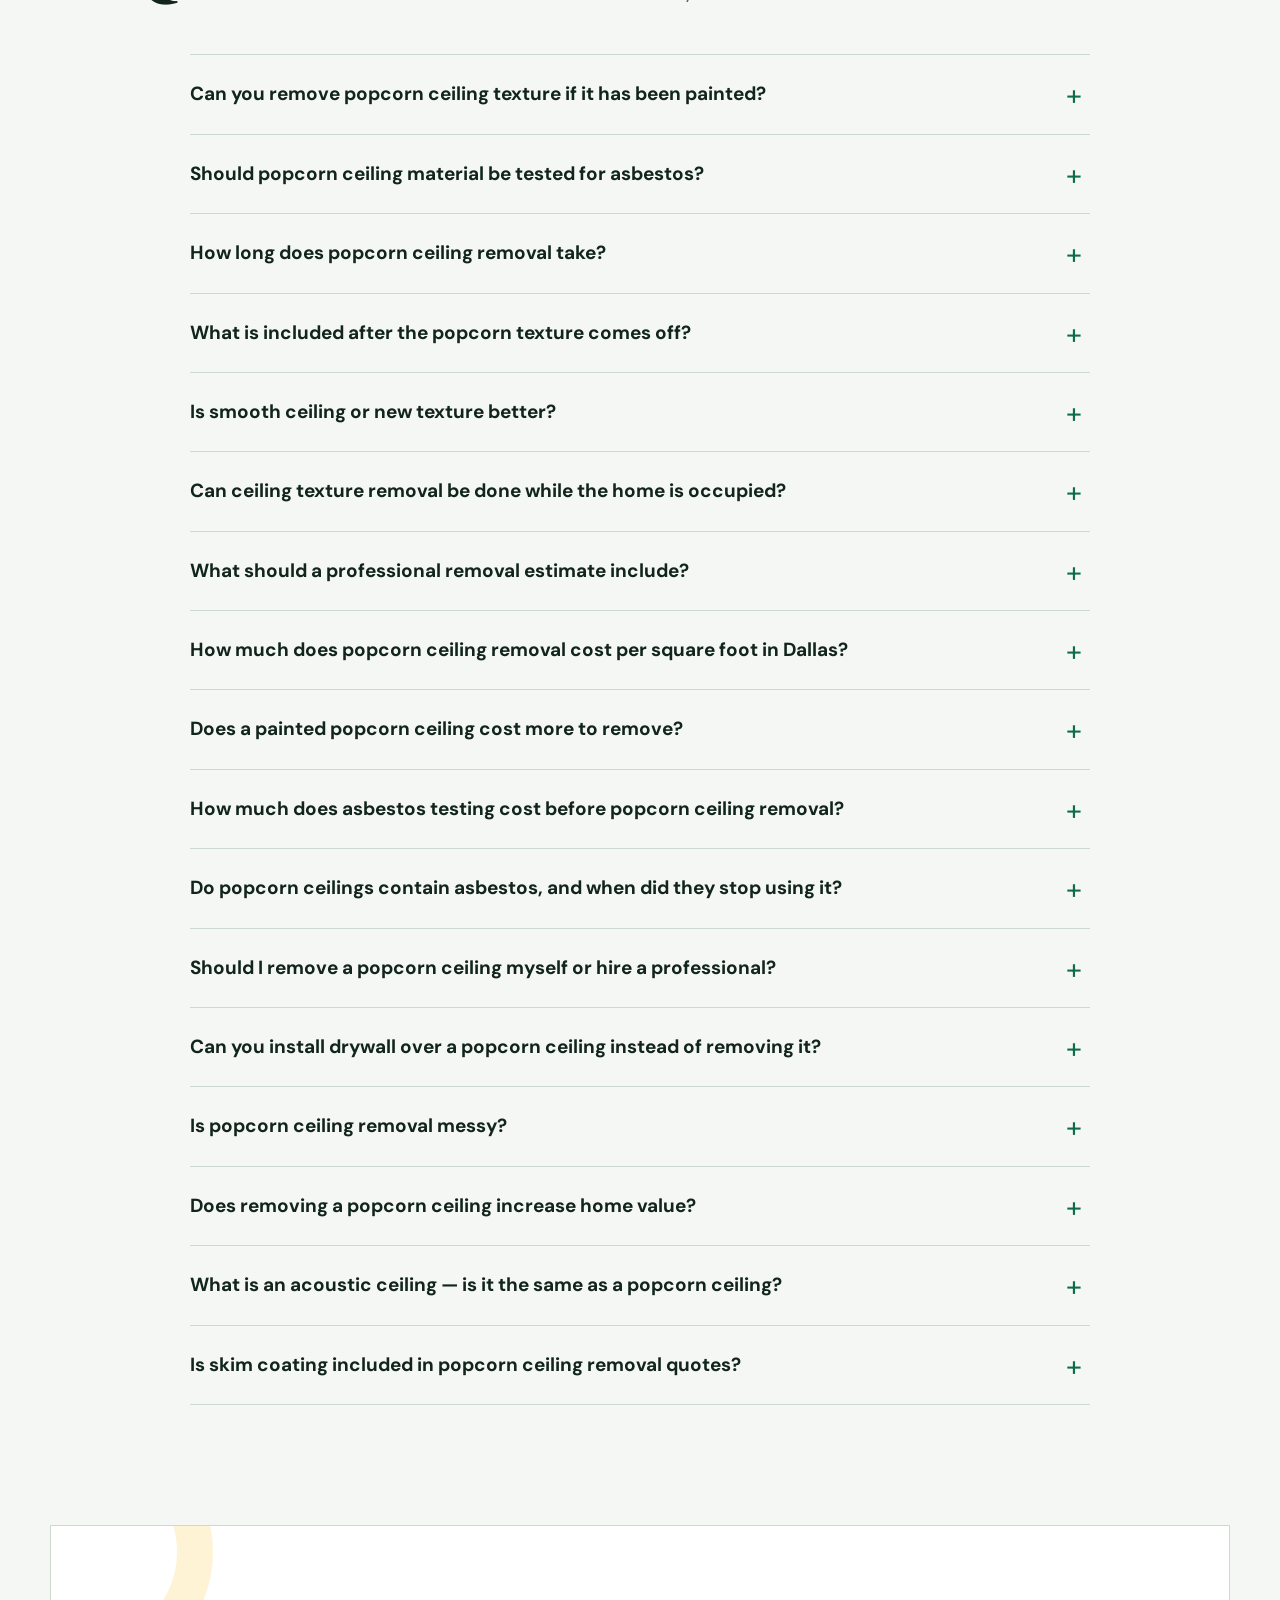
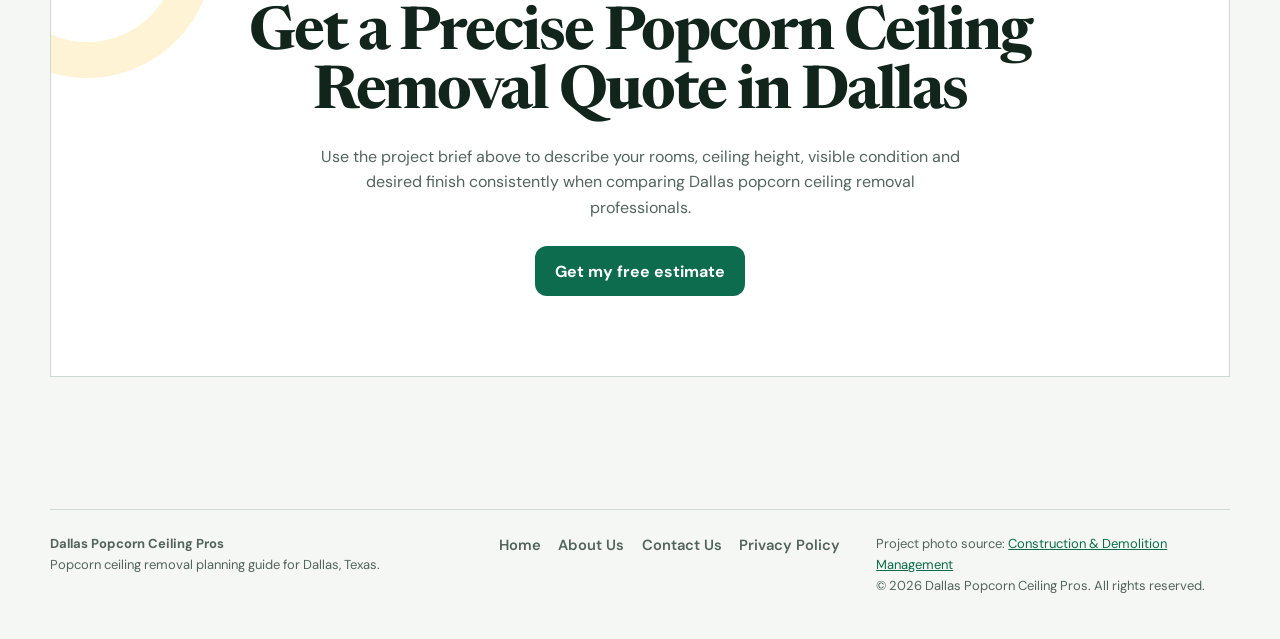
==== commit eeaeb19e: "Technical SEO: robots.txt, extracted hero image, smaller logo, title/desc lengths" ====
--- a/index.html
+++ b/index.html
@@ -5,13 +5,19 @@
   <meta name="viewport" content="width=device-width, initial-scale=1, viewport-fit=cover" />
   <meta name="color-scheme" content="light dark" />
   <link rel="icon" href="data:," />
-  <title>Popcorn Ceiling Removal Dallas, TX | Texture Removal & Smooth Finishes</title>
-  <meta name="description" content="Popcorn ceiling removal in Dallas for smooth, modern ceilings. Explore the removal process, ceiling texture options, cost factors, asbestos testing, repairs and DFW service areas." />
+  <title>Popcorn Ceiling Removal Dallas, TX | Smooth Finishes</title>
+  <meta name="description" content="Popcorn ceiling removal in Dallas for smooth, modern ceilings. Explore the process, texture options, cost factors, asbestos testing and DFW service areas." />
   <meta name="robots" content="index,follow" />
   <meta property="og:title" content="Popcorn Ceiling Removal Dallas, TX" />
   <meta property="og:description" content="From old popcorn texture to a clean, smooth ceiling—see the process, cost factors and finish options for Dallas homes." />
   <meta property="og:type" content="website" />
-  <meta property="og:image" content="[data-uri]" />
+  <meta property="og:url" content="https://muhammadimran13015l.github.io/popcorn-ceiling-removal-dallas/" />
+  <link rel="canonical" href="https://muhammadimran13015l.github.io/popcorn-ceiling-removal-dallas/" />
+  <meta property="og:image" content="https://muhammadimran13015l.github.io/popcorn-ceiling-removal-dallas/og-image.jpg" />
+  <meta property="og:image:width" content="1200" />
+  <meta property="og:image:height" content="630" />
+  <meta name="twitter:card" content="summary_large_image" />
+  <meta name="twitter:image" content="https://muhammadimran13015l.github.io/popcorn-ceiling-removal-dallas/og-image.jpg" />
   <link rel="preconnect" href="https://fonts.googleapis.com" />
   <link rel="preconnect" href="https://fonts.gstatic.com" crossorigin />
   <link href="https://fonts.googleapis.com/css2?family=DM+Sans:wght@400;500;600;700&family=Newsreader:opsz,wght@6..72,500;6..72,600&display=swap" rel="stylesheet" />
@@ -218,7 +224,7 @@
           </div>
           <div class="hero-visual">
             <div class="hero-image">
-              <img src="[data-uri]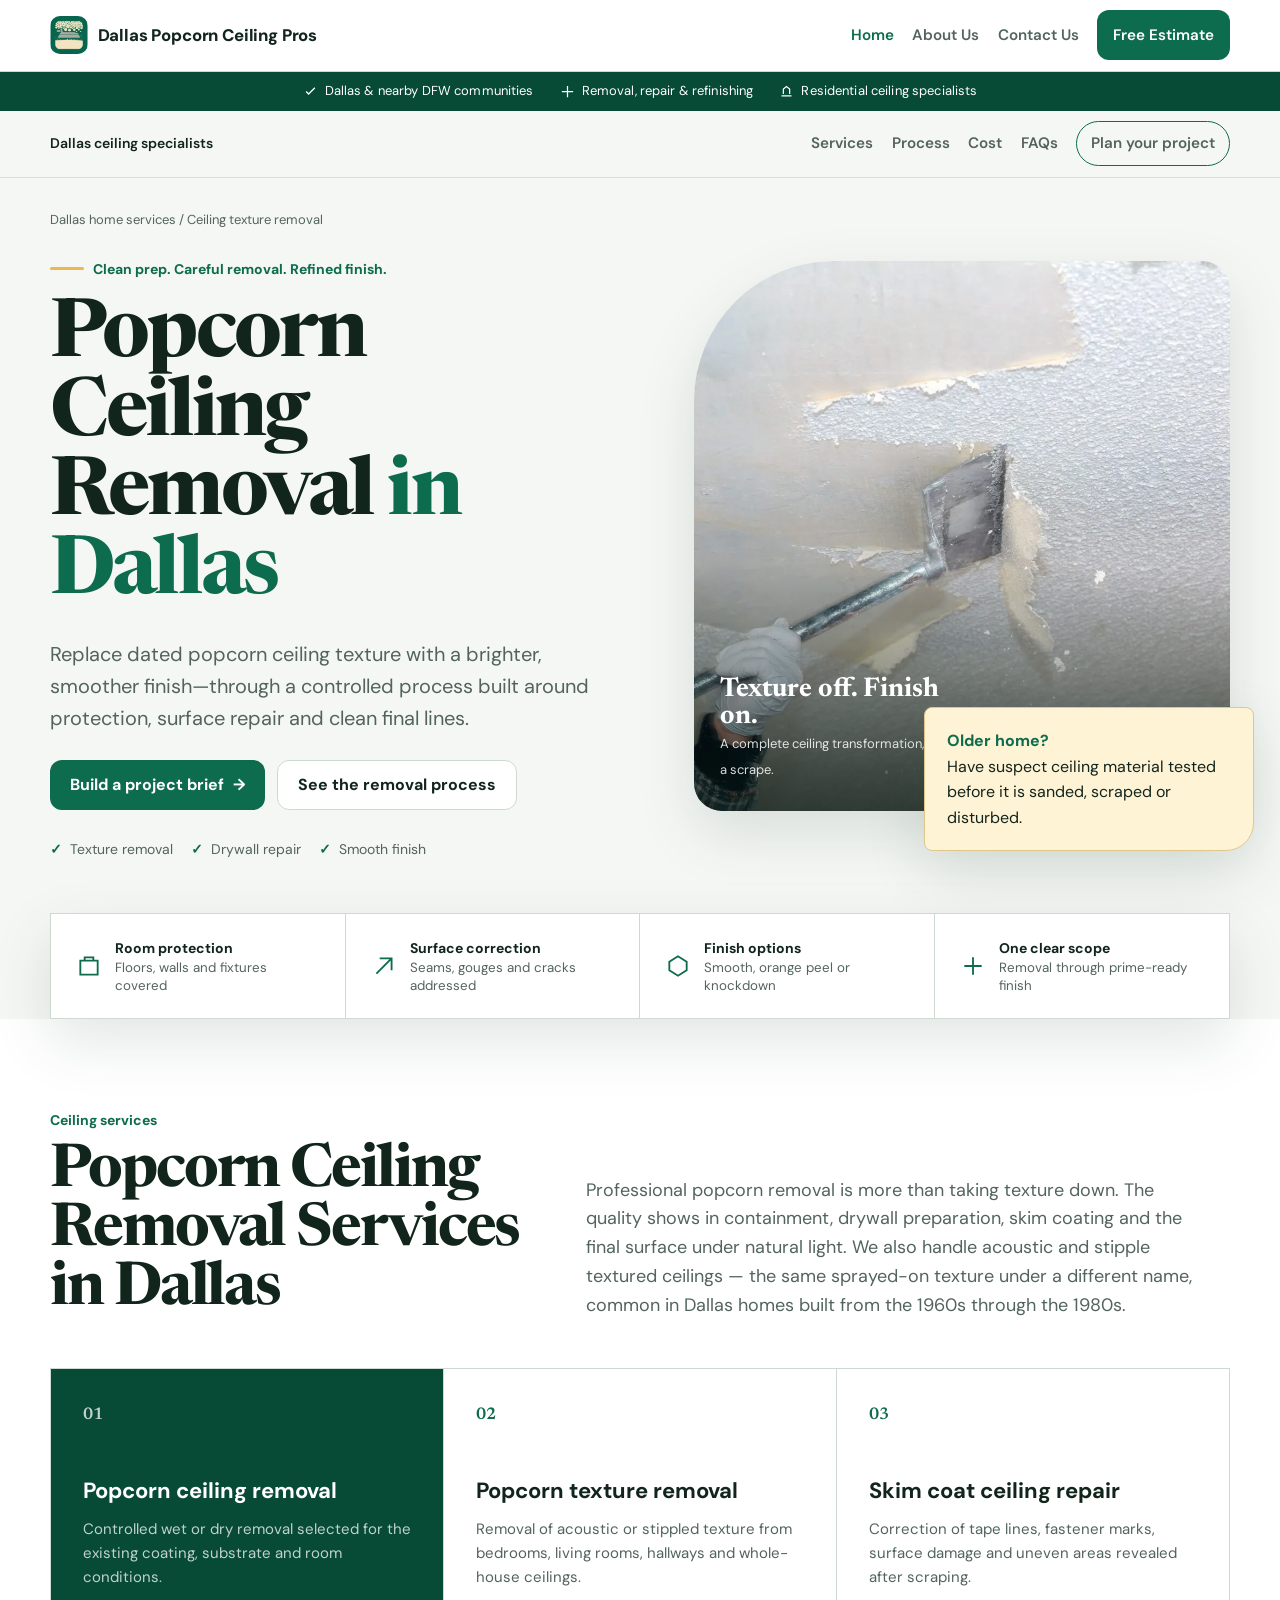
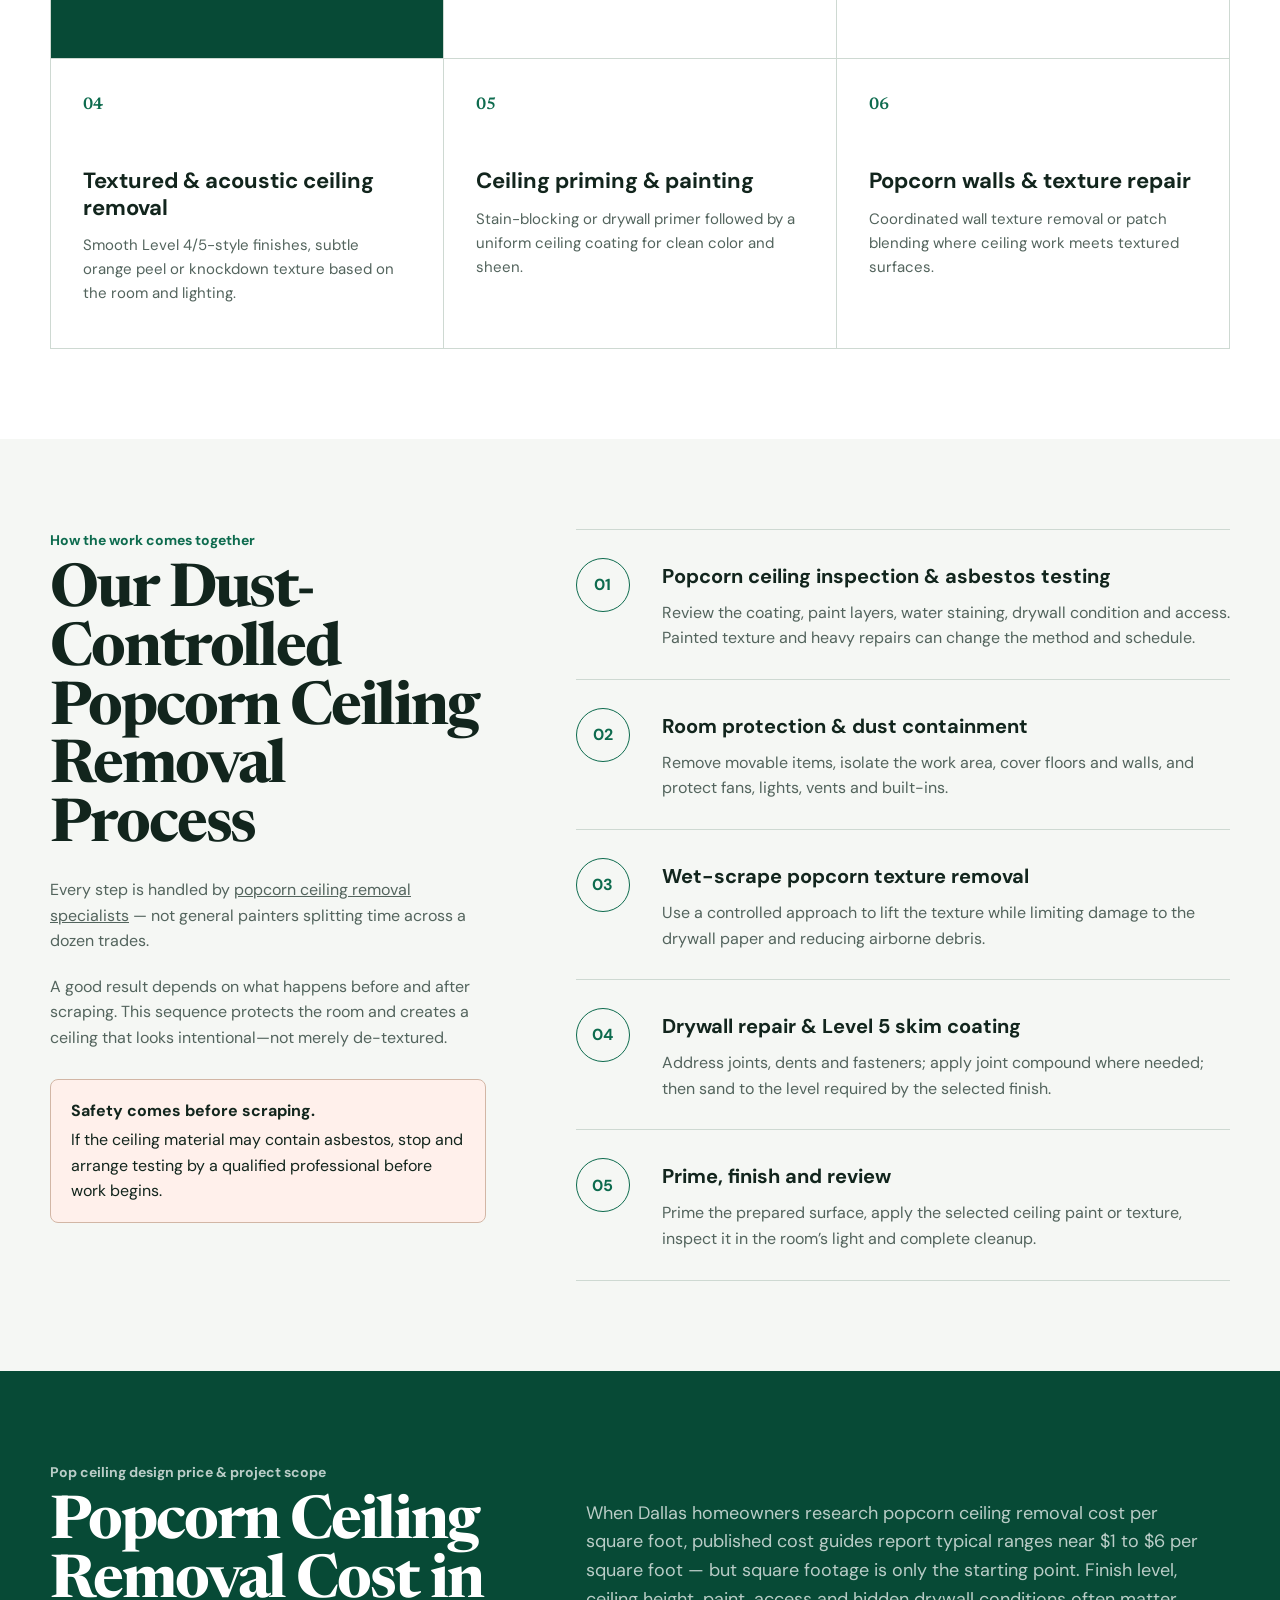
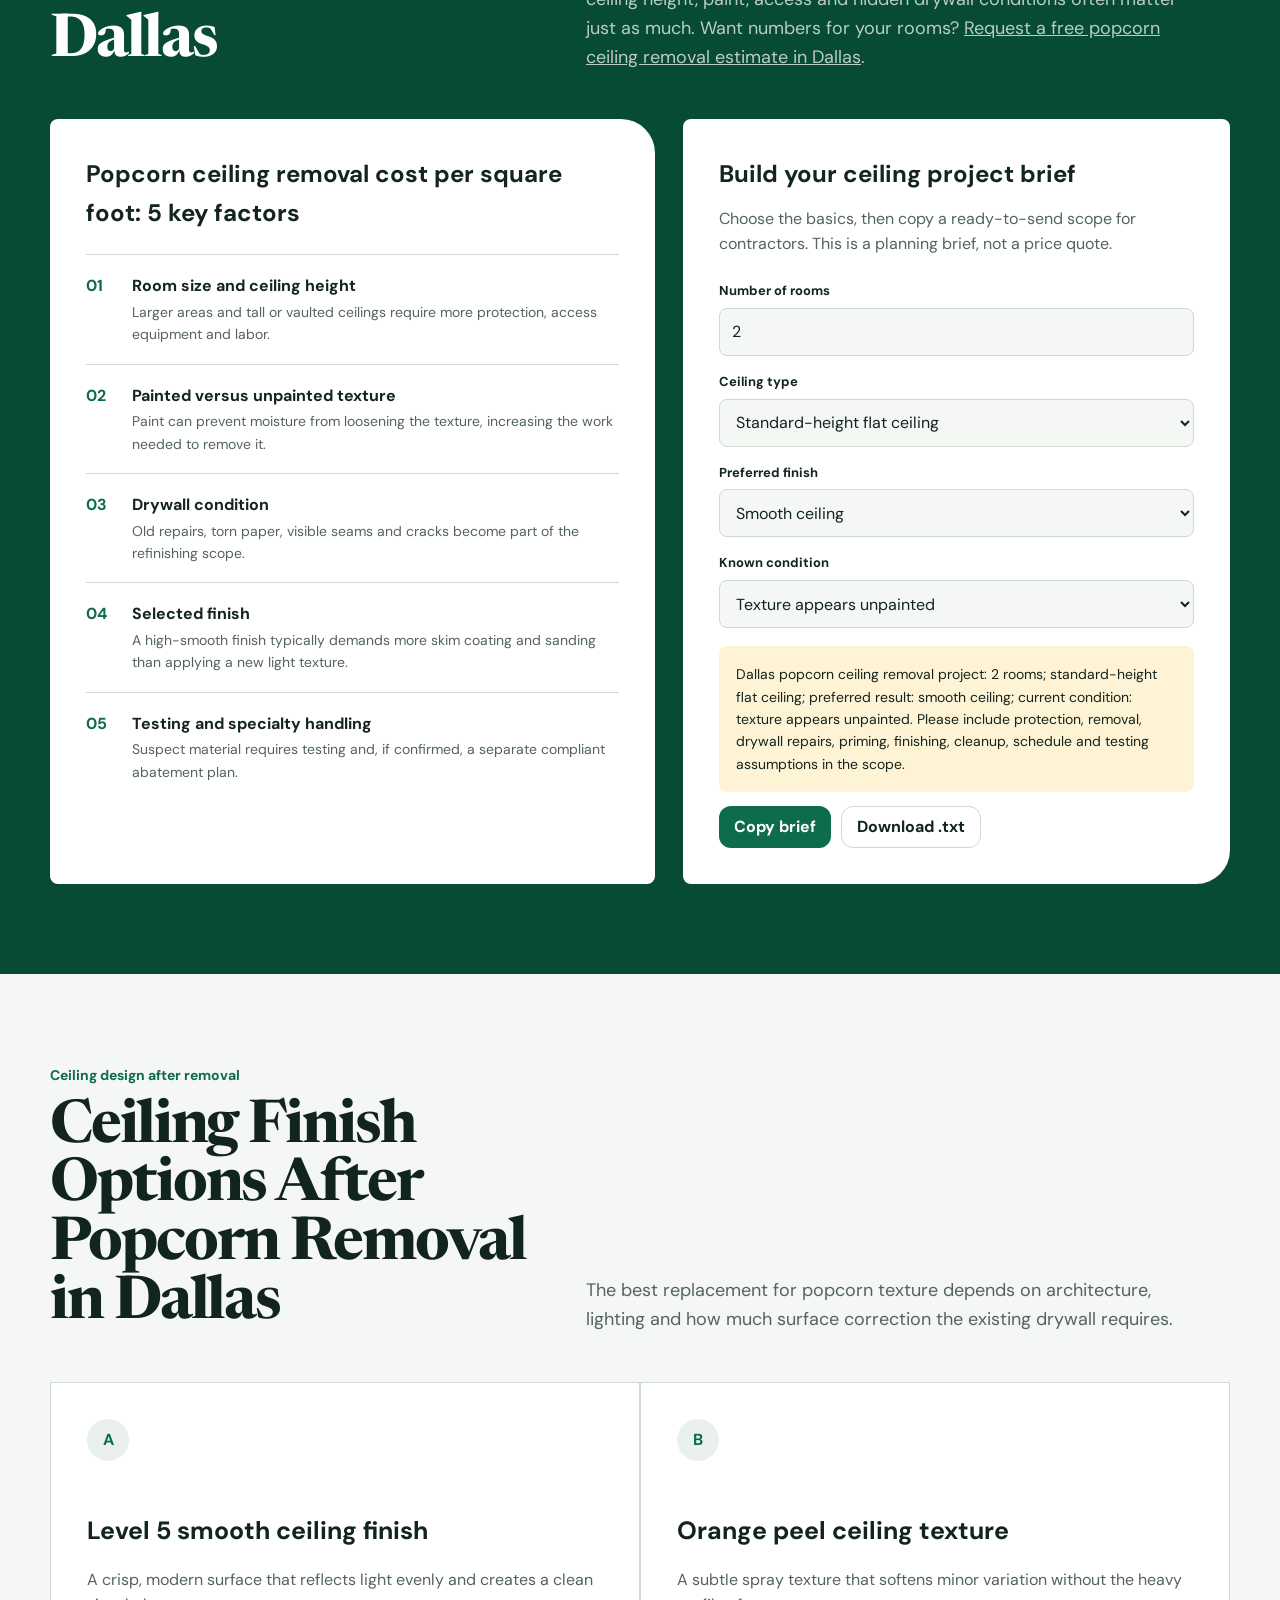
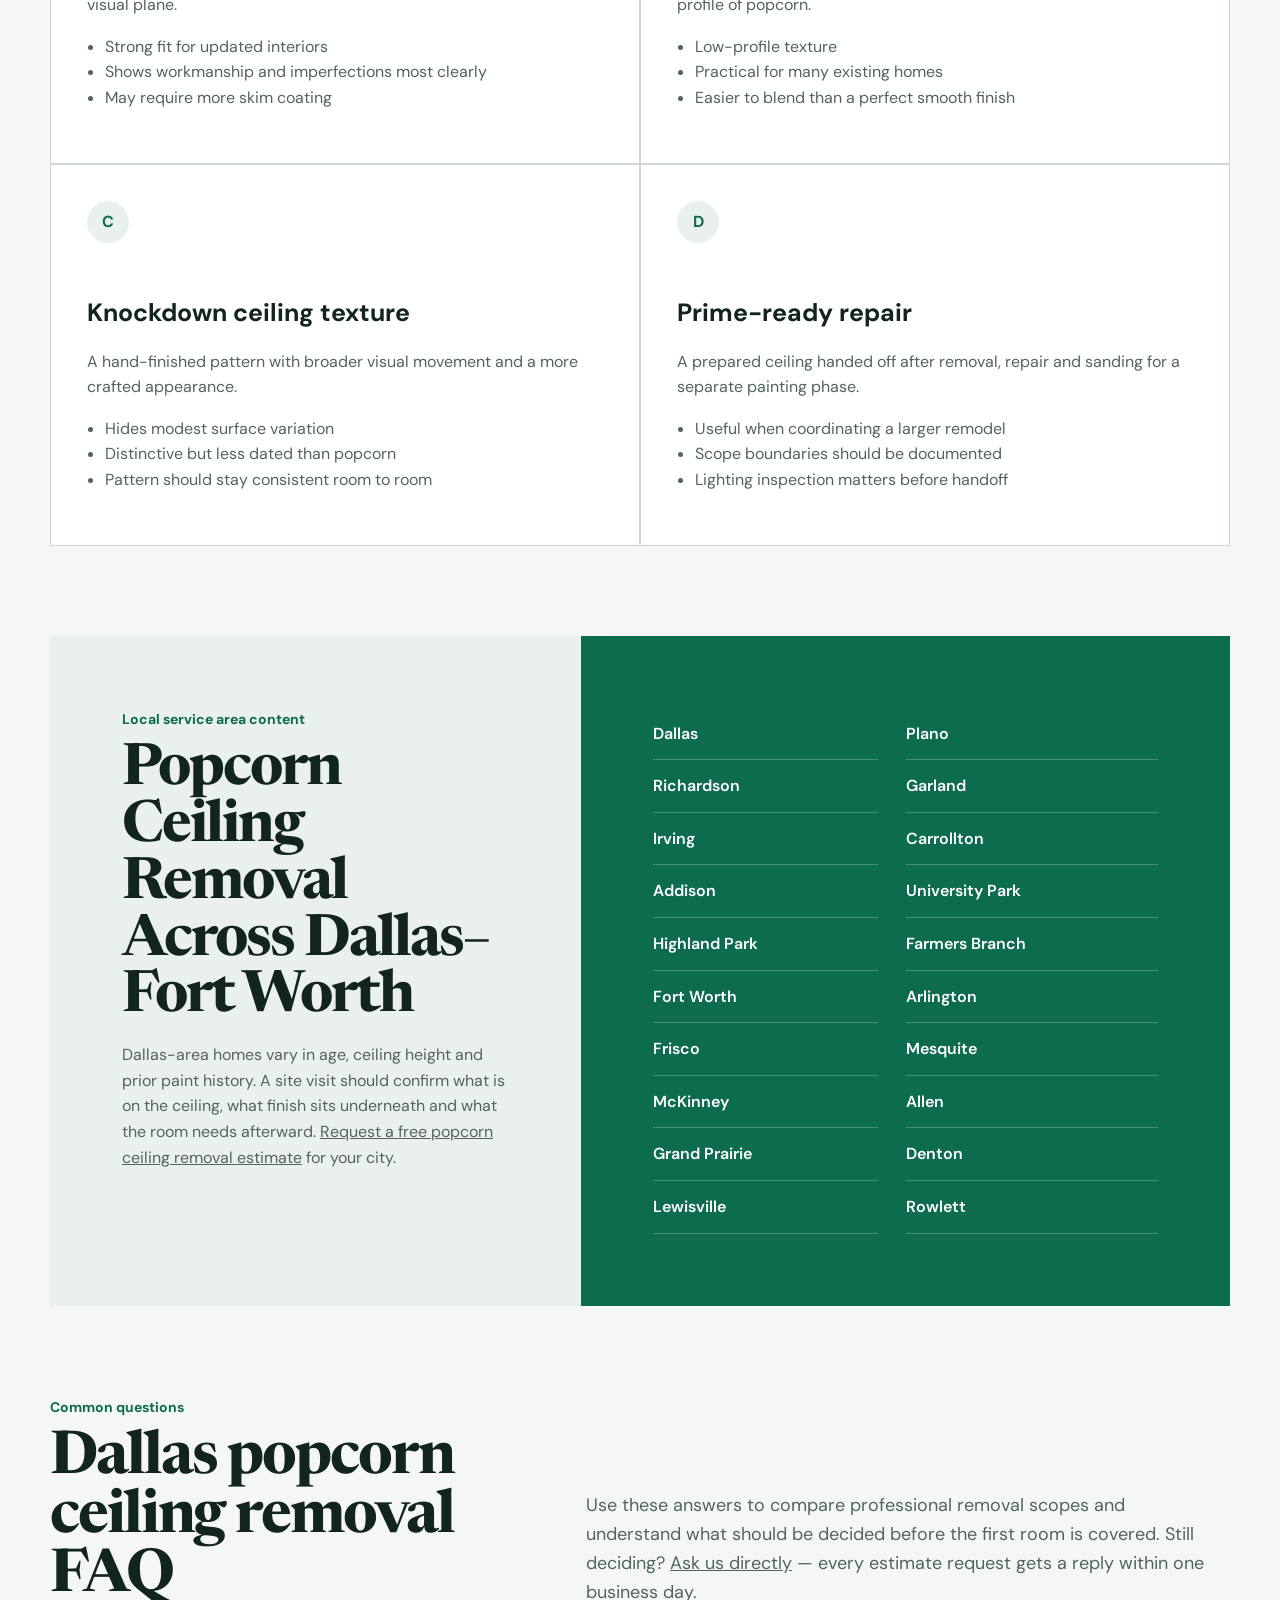
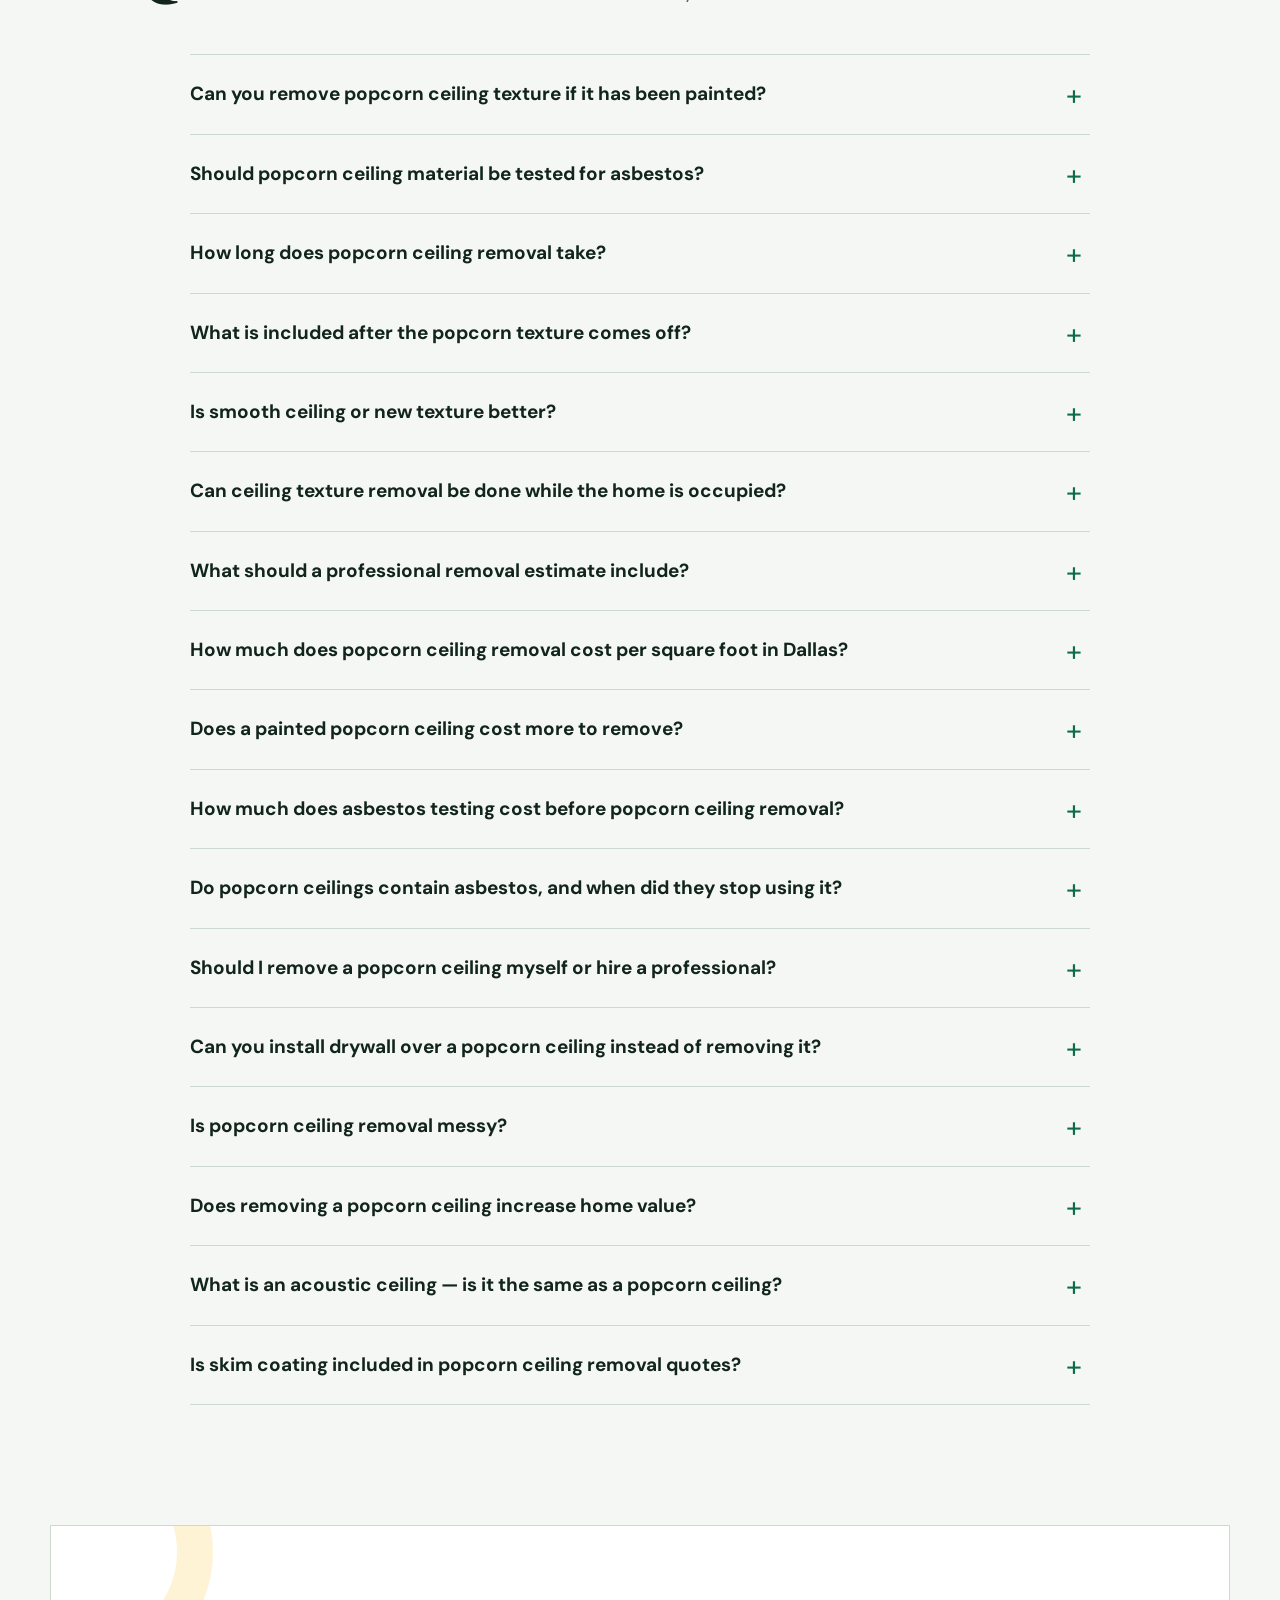
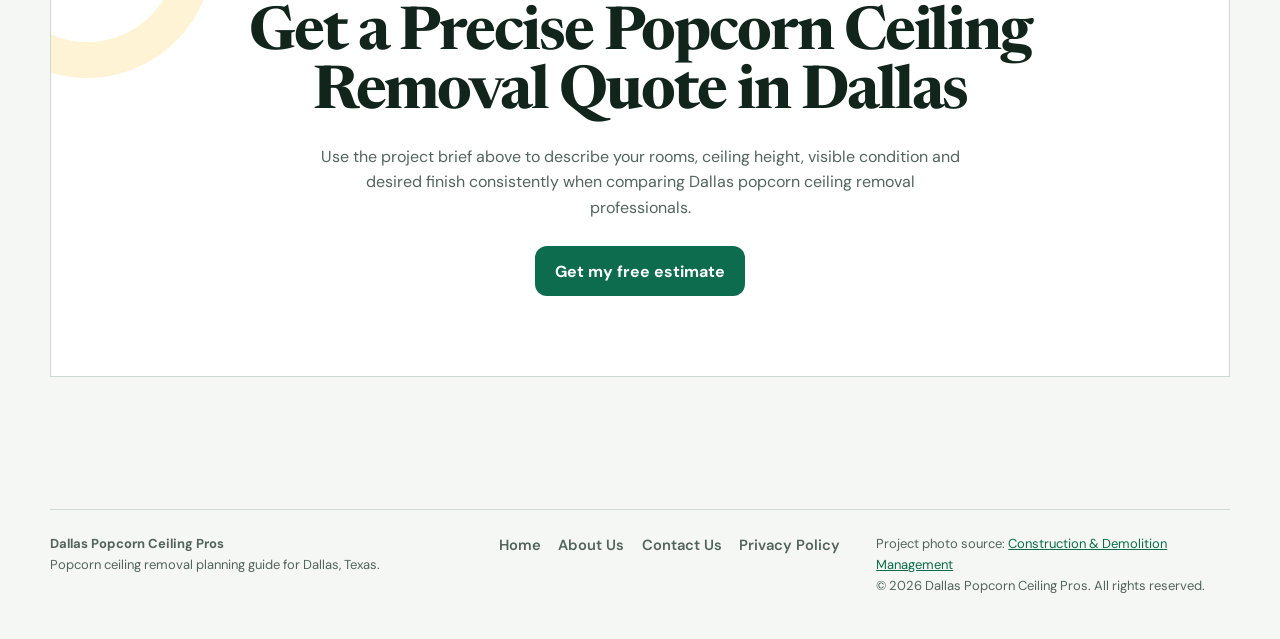
==== commit 73bec2df: "Convert site images to WebP (logo, hero, og-image)" ====
--- a/index.html
+++ b/index.html
@@ -13,11 +13,11 @@
   <meta property="og:type" content="website" />
   <meta property="og:url" content="https://muhammadimran13015l.github.io/popcorn-ceiling-removal-dallas/" />
   <link rel="canonical" href="https://muhammadimran13015l.github.io/popcorn-ceiling-removal-dallas/" />
-  <meta property="og:image" content="https://muhammadimran13015l.github.io/popcorn-ceiling-removal-dallas/og-image.jpg" />
+  <meta property="og:image" content="https://muhammadimran13015l.github.io/popcorn-ceiling-removal-dallas/og-image.webp" />
   <meta property="og:image:width" content="1200" />
   <meta property="og:image:height" content="630" />
   <meta name="twitter:card" content="summary_large_image" />
-  <meta name="twitter:image" content="https://muhammadimran13015l.github.io/popcorn-ceiling-removal-dallas/og-image.jpg" />
+  <meta name="twitter:image" content="https://muhammadimran13015l.github.io/popcorn-ceiling-removal-dallas/og-image.webp" />
   <link rel="preconnect" href="https://fonts.googleapis.com" />
   <link rel="preconnect" href="https://fonts.gstatic.com" crossorigin />
   <link href="https://fonts.googleapis.com/css2?family=DM+Sans:wght@400;500;600;700&family=Newsreader:opsz,wght@6..72,500;6..72,600&display=swap" rel="stylesheet" />
@@ -181,7 +181,7 @@
 </head>
 <body>
   <a class="skip" href="#main">Skip to content</a>
-<nav class="site-nav" aria-label="Main navigation"><div class="wrap nav-inner"><a class="brand" href="index.html"><img src="logo.png" alt="Dallas Popcorn Ceiling Pros logo" class="brand-logo" width="38" height="38">Dallas Popcorn Ceiling Pros</a><div class="nav-links"><a href="index.html" aria-current="page">Home</a><a href="about.html">About Us</a><a href="contact.html">Contact Us</a><a class="btn btn-primary btn-sm" href="contact.html">Free Estimate</a></div></div></nav>
+<nav class="site-nav" aria-label="Main navigation"><div class="wrap nav-inner"><a class="brand" href="index.html"><img src="logo.webp" alt="Dallas Popcorn Ceiling Pros logo" class="brand-logo" width="38" height="38">Dallas Popcorn Ceiling Pros</a><div class="nav-links"><a href="index.html" aria-current="page">Home</a><a href="about.html">About Us</a><a href="contact.html">Contact Us</a><a class="btn btn-primary btn-sm" href="contact.html">Free Estimate</a></div></div></nav>
 
   <div class="utility" aria-label="Service highlights">
     <div class="wrap">
@@ -224,7 +224,7 @@
           </div>
           <div class="hero-visual">
             <div class="hero-image">
-              <img src="hero.jpg" alt="A gloved professional scraping popcorn ceiling texture from a residential ceiling" width="1536" height="1024" />
+              <img src="hero.webp" alt="A gloved professional scraping popcorn ceiling texture from a residential ceiling" width="1536" height="1024" />
             </div>
             <div class="image-label"><strong>Texture off. Finish on.</strong><span>A complete ceiling transformation, not just a scrape.</span></div>
             <div class="hero-note"><strong>Older home?</strong> Have suspect ceiling material tested before it is sanded, scraped or disturbed.</div>
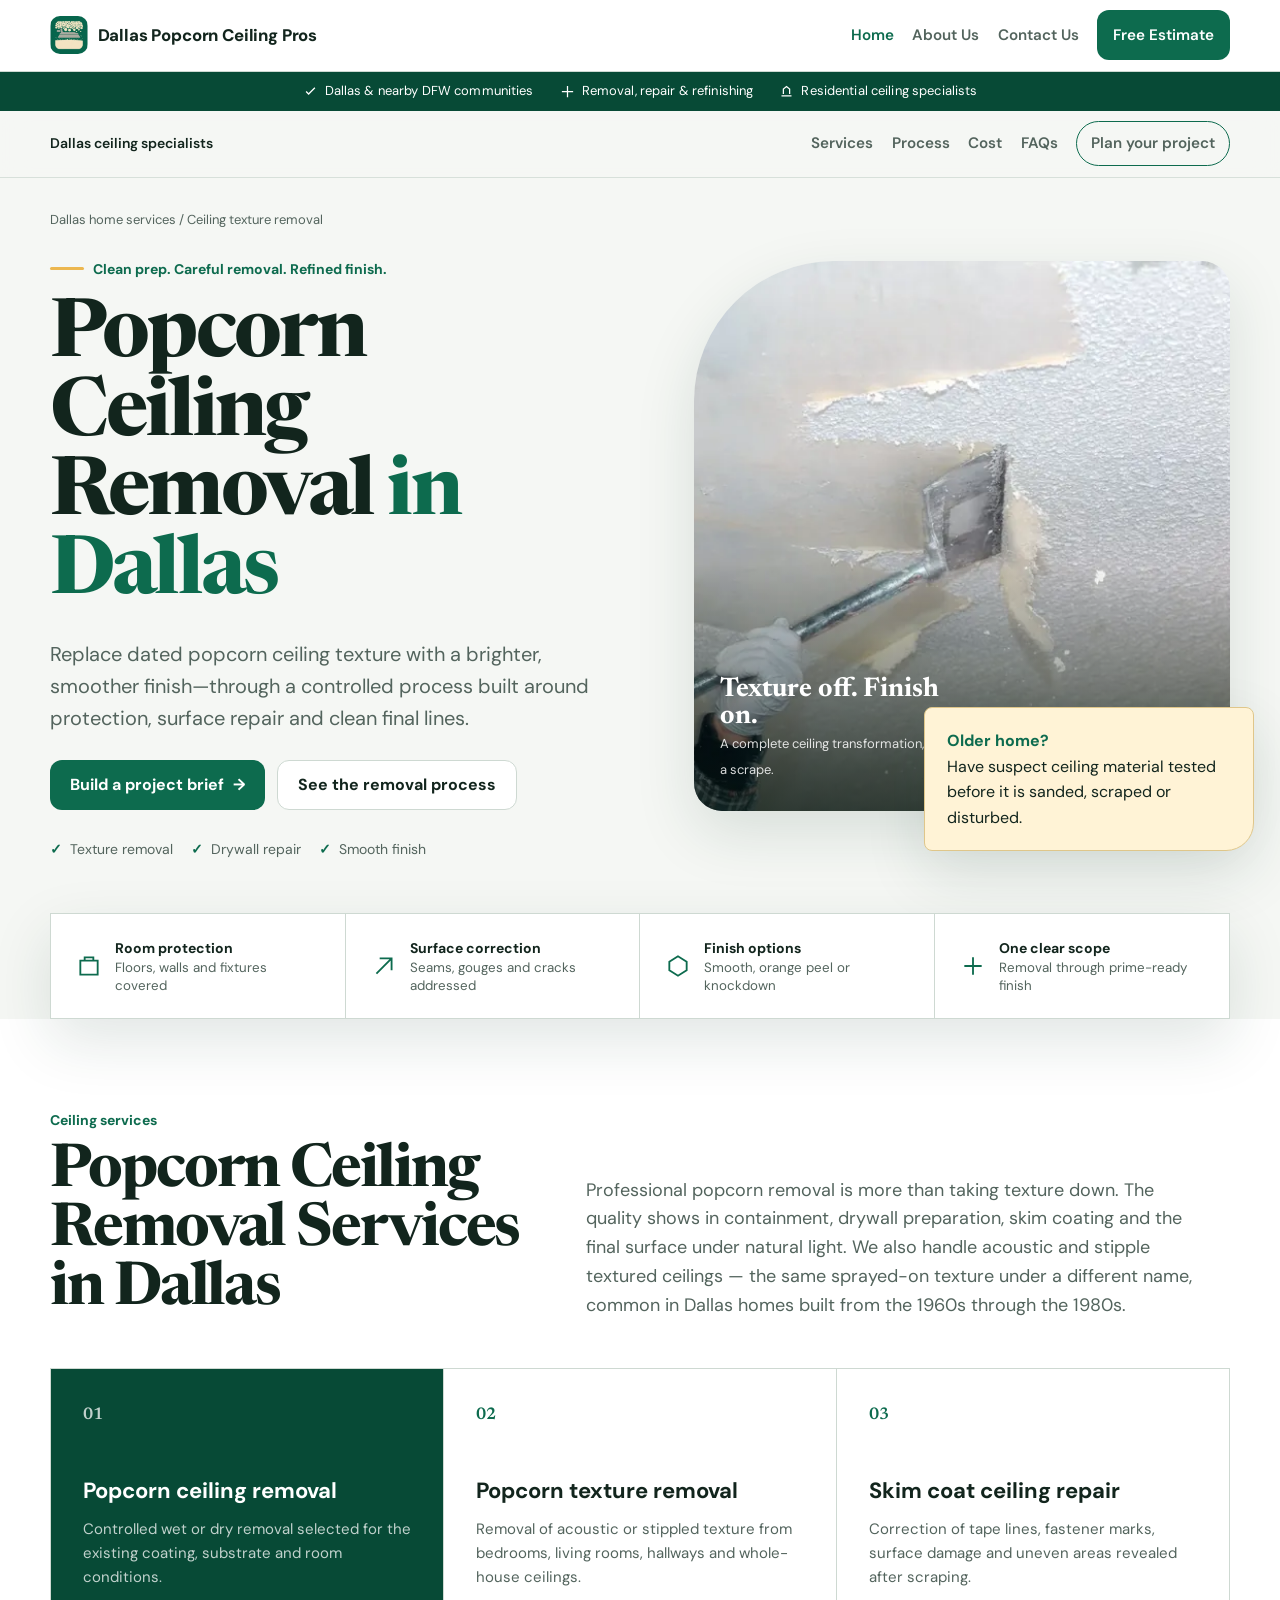
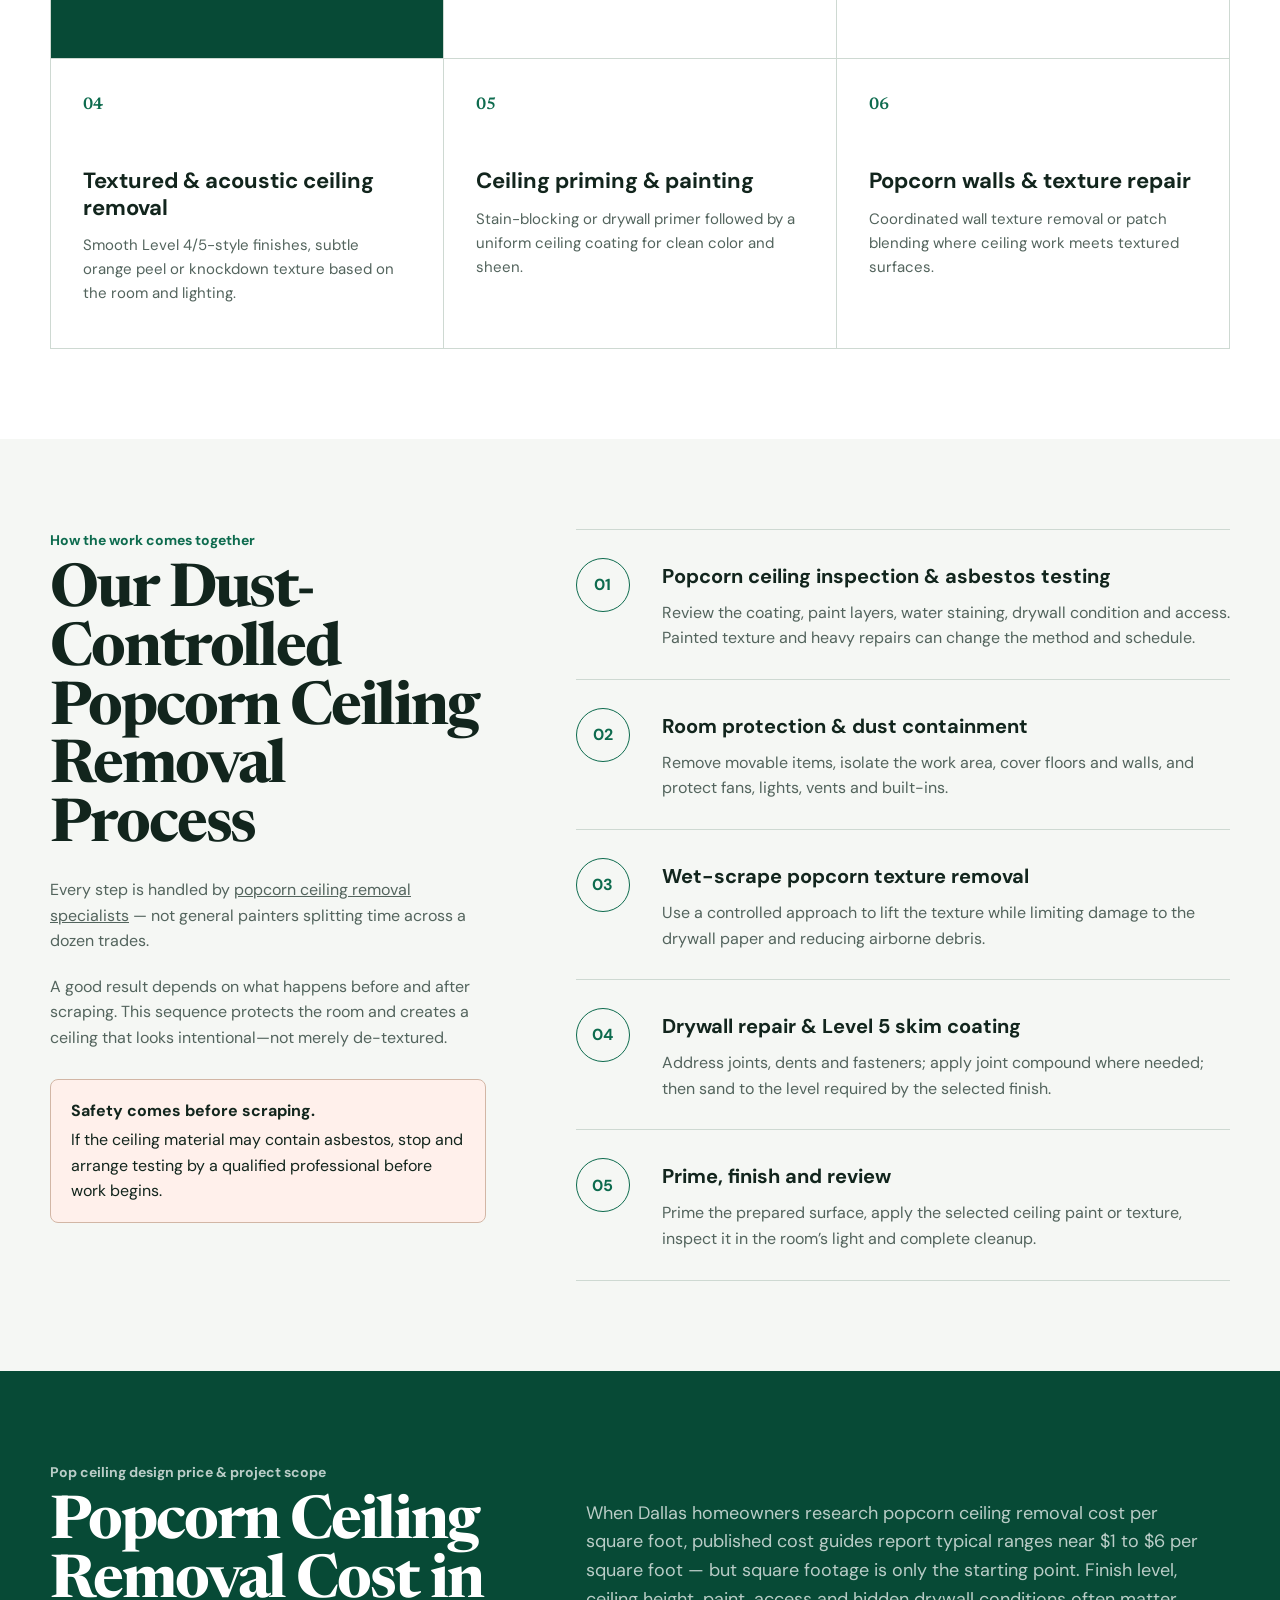
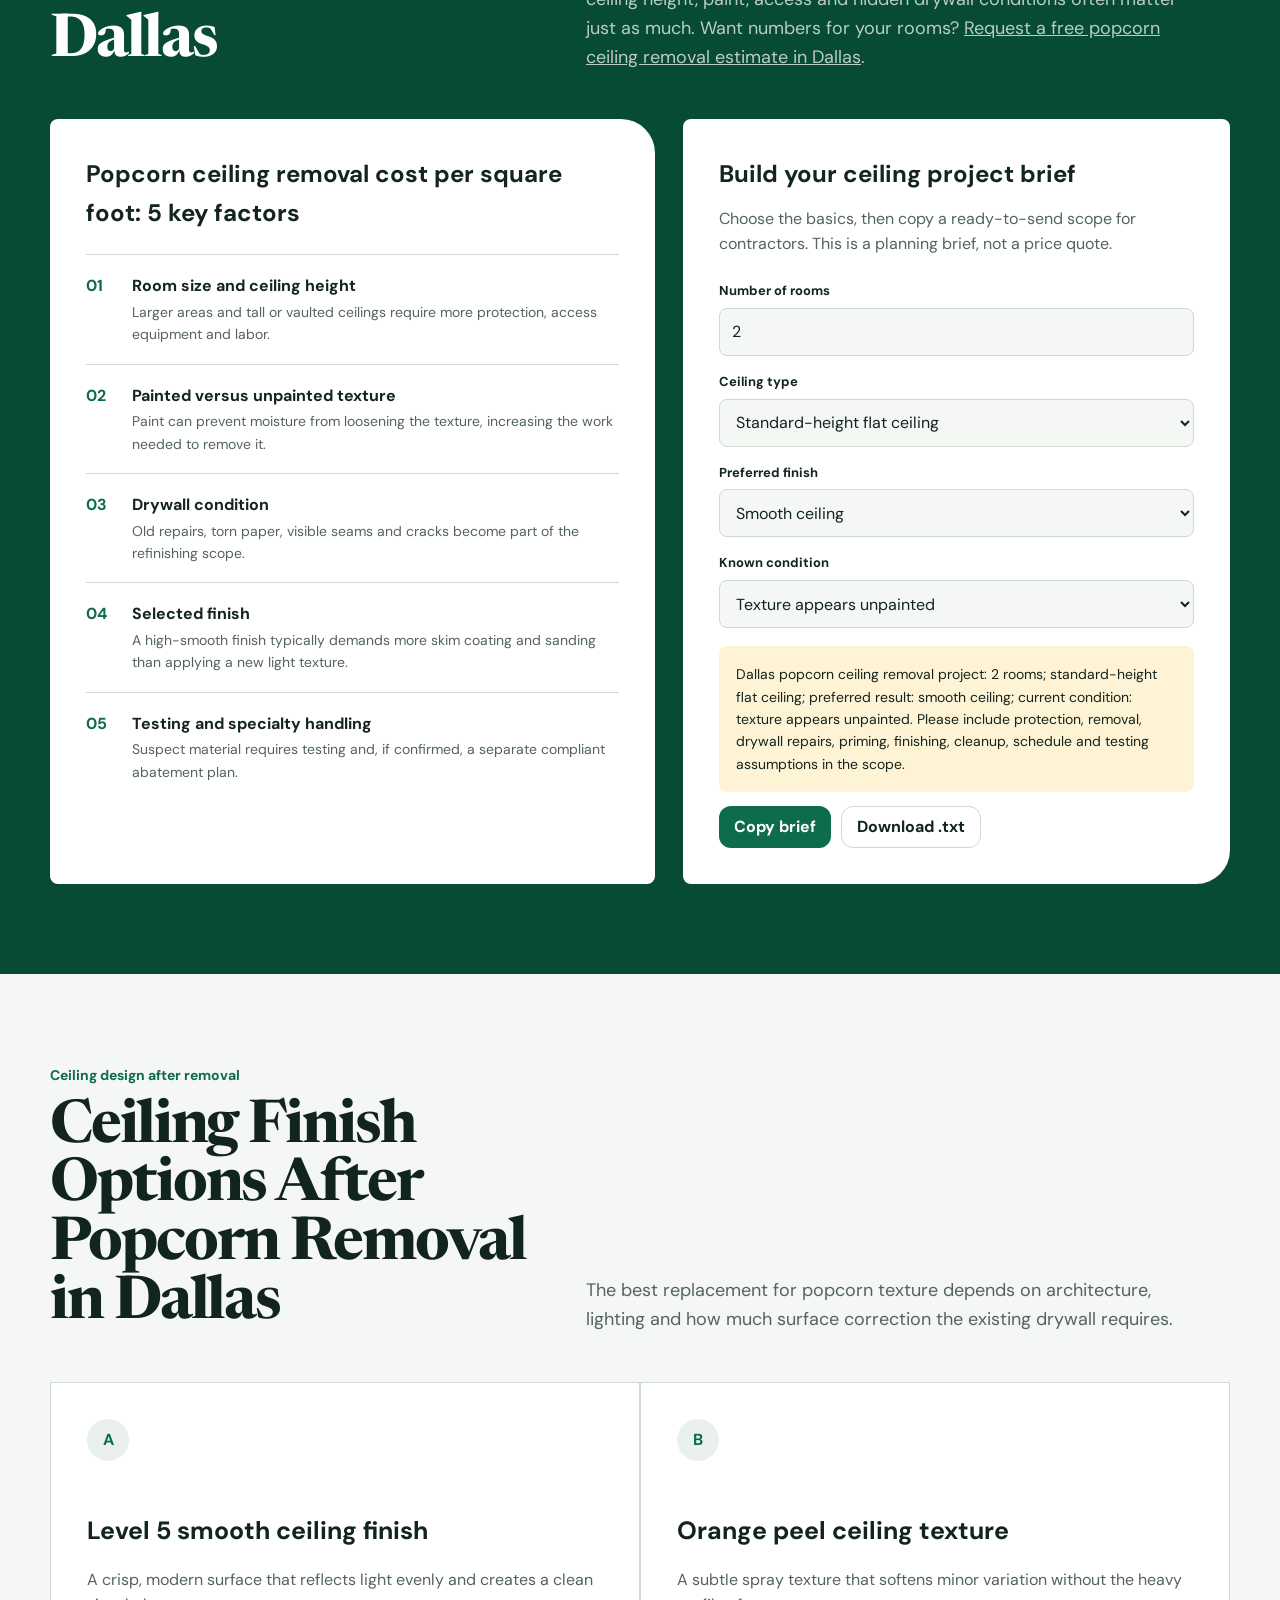
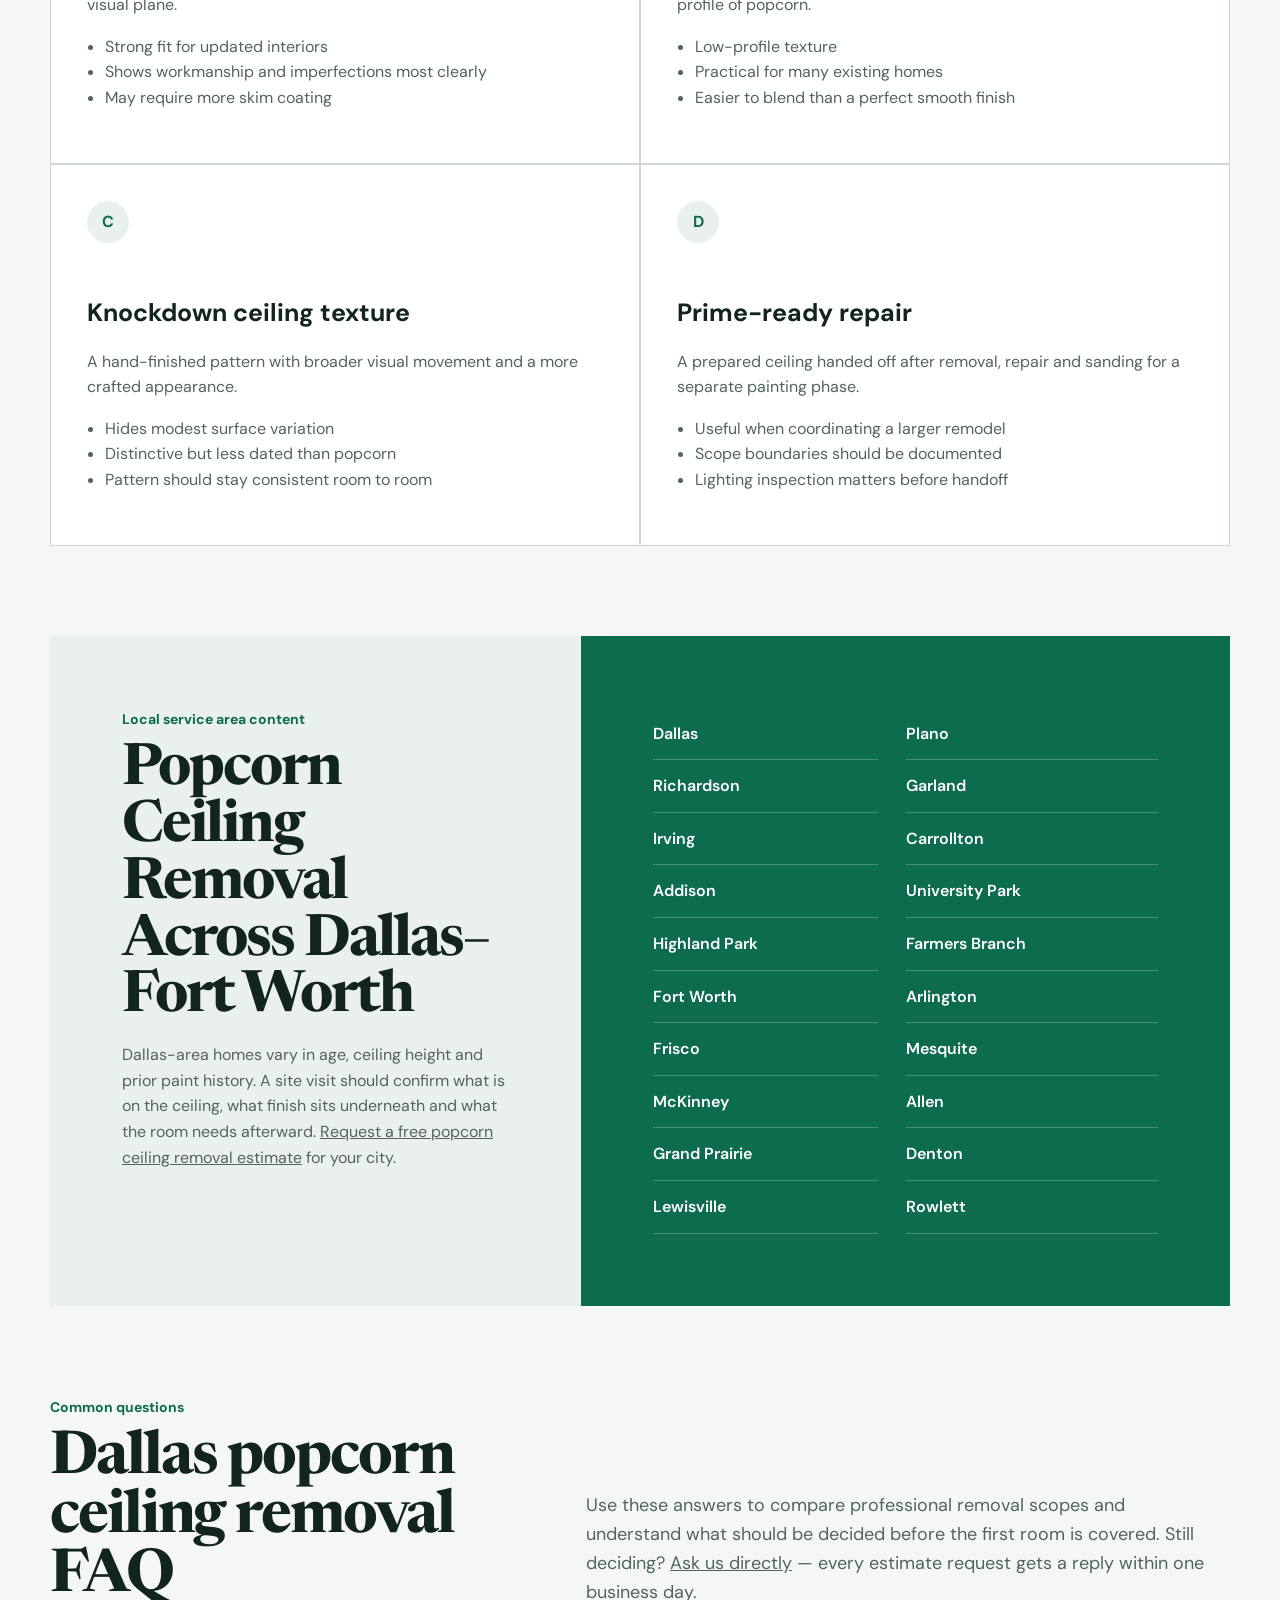
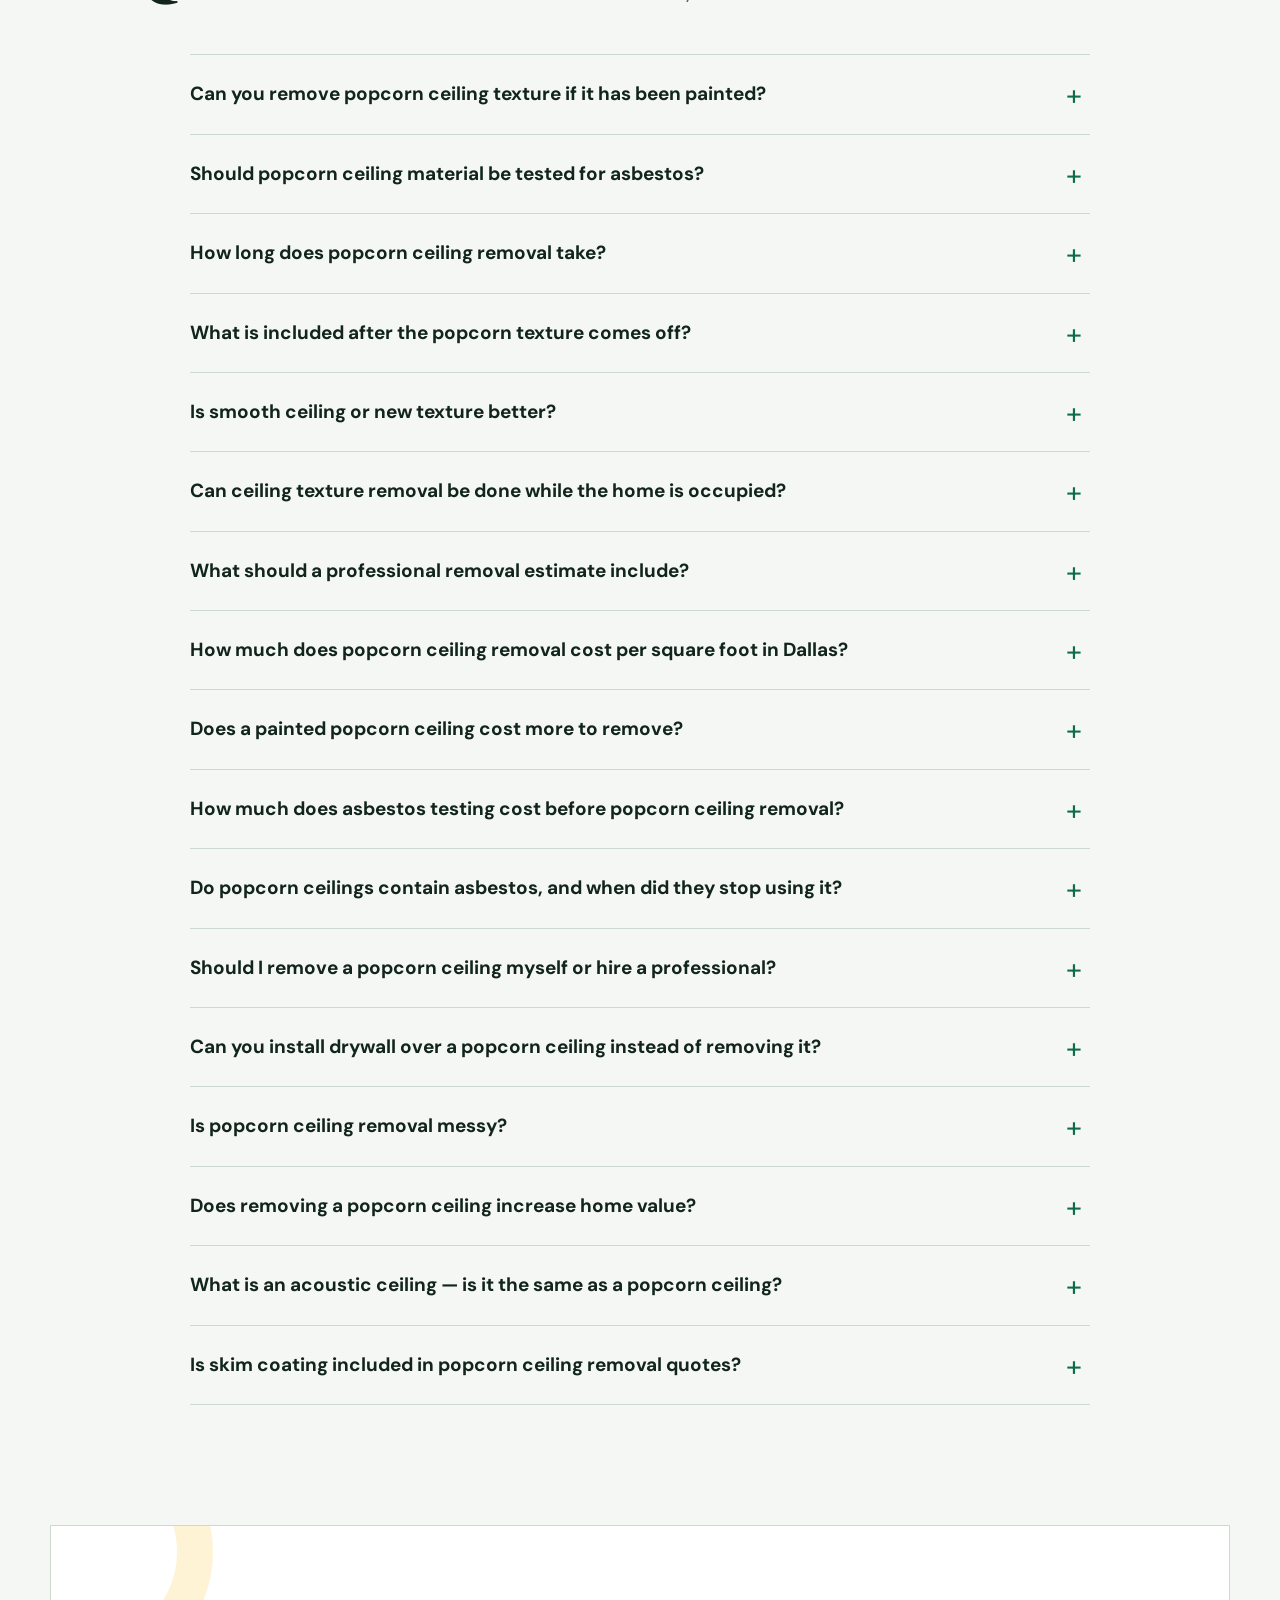
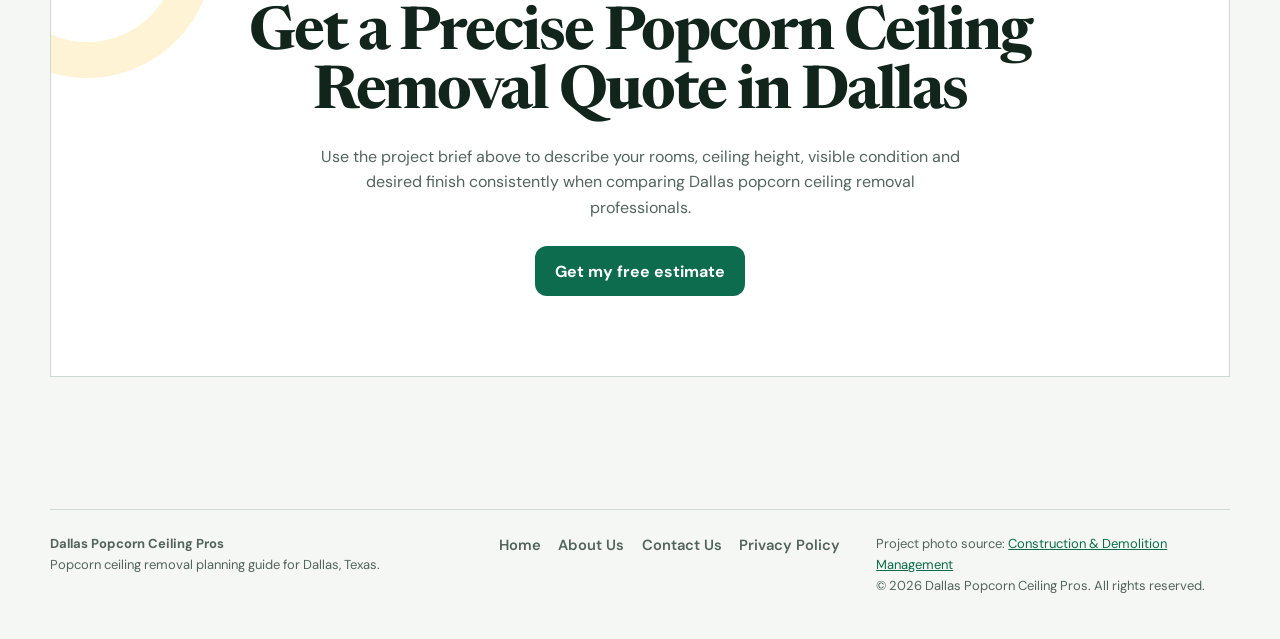
==== commit 5b56f0c4: "PageSpeed: inline CSS, non-blocking fonts, responsive hero + preload" ====
--- a/index.html
+++ b/index.html
@@ -2,10 +2,10 @@
 <html lang="en">
 <head>
   <meta charset="utf-8" />
-  <meta name="viewport" content="width=device-width, initial-scale=1, viewport-fit=cover" />
+  <link rel="preload" as="image" imagesrcset="hero-800.webp 800w, hero.webp 1536w" imagesizes="(max-width: 900px) 100vw, 50vw" fetchpriority="high">
+<meta name="viewport" content="width=device-width, initial-scale=1, viewport-fit=cover" />
   <meta name="color-scheme" content="light dark" />
-  <link rel="icon" href="data:," />
-  <title>Popcorn Ceiling Removal Dallas, TX | Smooth Finishes</title>
+    <title>Popcorn Ceiling Removal Dallas, TX | Smooth Finishes</title>
   <meta name="description" content="Popcorn ceiling removal in Dallas for smooth, modern ceilings. Explore the process, texture options, cost factors, asbestos testing and DFW service areas." />
   <meta name="robots" content="index,follow" />
   <meta property="og:title" content="Popcorn Ceiling Removal Dallas, TX" />
@@ -13,15 +13,292 @@
   <meta property="og:type" content="website" />
   <meta property="og:url" content="https://muhammadimran13015l.github.io/popcorn-ceiling-removal-dallas/" />
   <link rel="canonical" href="https://muhammadimran13015l.github.io/popcorn-ceiling-removal-dallas/" />
-  <meta property="og:image" content="https://muhammadimran13015l.github.io/popcorn-ceiling-removal-dallas/og-image.webp" />
+  <meta property="og:image" content="https://muhammadimran13015l.github.io/popcorn-ceiling-removal-dallas/og-image.jpg" />
   <meta property="og:image:width" content="1200" />
   <meta property="og:image:height" content="630" />
   <meta name="twitter:card" content="summary_large_image" />
-  <meta name="twitter:image" content="https://muhammadimran13015l.github.io/popcorn-ceiling-removal-dallas/og-image.webp" />
+  <meta name="twitter:image" content="https://muhammadimran13015l.github.io/popcorn-ceiling-removal-dallas/og-image.jpg" />
   <link rel="preconnect" href="https://fonts.googleapis.com" />
   <link rel="preconnect" href="https://fonts.gstatic.com" crossorigin />
-  <link href="https://fonts.googleapis.com/css2?family=DM+Sans:wght@400;500;600;700&family=Newsreader:opsz,wght@6..72,500;6..72,600&display=swap" rel="stylesheet" />
-  <link rel="stylesheet" href="styles.css">
+  <link rel="preload" as="style" href="https://fonts.googleapis.com/css2?family=DM+Sans:wght@400;500;600;700&family=Newsreader:opsz,wght@6..72,500;6..72,600&display=swap">
+<link rel="stylesheet" href="https://fonts.googleapis.com/css2?family=DM+Sans:wght@400;500;600;700&family=Newsreader:opsz,wght@6..72,500;6..72,600&display=swap" media="print" onload="this.media='all'">
+<noscript><link rel="stylesheet" href="https://fonts.googleapis.com/css2?family=DM+Sans:wght@400;500;600;700&family=Newsreader:opsz,wght@6..72,500;6..72,600&display=swap"></noscript>
+  <style>
+
+    :root {
+      color-scheme: light dark;
+      --bg: #f5f7f4;
+      --surface: #ffffff;
+      --surface-2: #eaf0eb;
+      --ink: #12251d;
+      --muted: #53645d;
+      --line: #ced9d2;
+      --brand: #0d6b4e;
+      --brand-dark: #074a36;
+      --accent: #ecb74f;
+      --soft-accent: #fff3d6;
+      --danger-soft: #fff0eb;
+      --shadow: 0 22px 60px rgba(21, 59, 44, .13);
+      --radius-lg: 28px;
+      --radius-md: 16px;
+      --max: 1180px;
+    }
+    @media (prefers-color-scheme: dark) {
+      :root {
+        --bg: #0c1511;
+        --surface: #13221b;
+        --surface-2: #1b2d25;
+        --ink: #edf5f0;
+        --muted: #b4c5bc;
+        --line: #30463b;
+        --brand: #66d0aa;
+        --brand-dark: #9ce5ca;
+        --accent: #f0c66f;
+        --soft-accent: #352b15;
+        --danger-soft: #311d18;
+        --shadow: 0 26px 70px rgba(0,0,0,.3);
+      }
+    }
+    * { box-sizing: border-box; }
+    html { scroll-behavior: smooth; }
+    body {
+      margin: 0;
+      background: var(--bg);
+      color: var(--ink);
+      font-family: "DM Sans", sans-serif;
+      line-height: 1.6;
+      overflow-x: hidden;
+    }
+    a { color: inherit; }
+    img { display: block; max-width: 100%; }
+    button, input, select { font: inherit; }
+    button { cursor: pointer; }
+    .wrap { width: min(var(--max), calc(100% - 40px)); margin: auto; }
+    .skip { position: fixed; top: -80px; left: 16px; z-index: 100; padding: 10px 14px; background: var(--ink); color: var(--bg); border-radius: 8px; }
+    .skip:focus { top: 12px; }
+    .utility {
+      background: var(--brand-dark);
+      color: #fff;
+      font-size: 13px;
+      letter-spacing: .01em;
+    }
+    @media (prefers-color-scheme: dark) { .utility { background: #08110d; } }
+    .utility .wrap { display: flex; justify-content: center; gap: 26px; padding: 9px 0; flex-wrap: wrap; }
+    .utility span { display: inline-flex; align-items: center; gap: 7px; }
+    .utility svg { width: 15px; height: 15px; }
+    .nav {
+      position: sticky; top: 0; z-index: 50;
+      background: color-mix(in srgb, var(--bg) 90%, transparent);
+      backdrop-filter: blur(14px);
+      border-bottom: 1px solid color-mix(in srgb, var(--line) 75%, transparent);
+    }
+    .nav .wrap { min-height: 66px; display: flex; align-items: center; justify-content: space-between; gap: 24px; }
+    .nav-links { display: flex; align-items: center; gap: 24px; }
+    .nav a { text-decoration: none; font-size: 14px; font-weight: 600; }
+    .nav a:hover { color: var(--brand); }
+    .nav-cta { border: 1px solid var(--brand); color: var(--brand); padding: 9px 14px; border-radius: 999px; }
+    .hero { padding: 32px 0 80px; }
+    .crumbs { font-size: 13px; color: var(--muted); margin-bottom: 22px; }
+    .crumbs a { text-decoration: none; }
+    .hero-grid { display: grid; grid-template-columns: 1.04fr .96fr; gap: clamp(30px, 5vw, 74px); align-items: center; }
+    .eyebrow { display: inline-flex; align-items: center; gap: 9px; color: var(--brand); font-weight: 700; font-size: 14px; margin-bottom: 18px; }
+    .eyebrow::before { content: ""; width: 34px; height: 3px; background: var(--accent); border-radius: 3px; }
+    h1, h2 { font-family: "Newsreader", serif; line-height: .98; letter-spacing: -.035em; margin: 0; }
+    h1 { font-size: clamp(47px, 6.3vw, 82px); max-width: 720px; }
+    h1 em { color: var(--brand); font-style: normal; }
+    .hero-copy > p { color: var(--muted); font-size: clamp(17px, 2vw, 20px); max-width: 620px; margin: 24px 0 26px; }
+    .hero-actions { display: flex; gap: 12px; flex-wrap: wrap; }
+    .btn { display: inline-flex; align-items: center; justify-content: center; gap: 9px; min-height: 50px; padding: 0 20px; border: 0; border-radius: 12px; text-decoration: none; font-weight: 700; transition: transform .2s, background .2s; }
+    .btn:hover { transform: translateY(-2px); }
+    .btn-primary { background: var(--brand); color: #fff; }
+    @media (prefers-color-scheme: dark) { .btn-primary { color: #072018; } }
+    .btn-secondary { background: var(--surface); border: 1px solid var(--line); color: var(--ink); }
+    .hero-points { display: flex; gap: 18px; flex-wrap: wrap; margin-top: 28px; color: var(--muted); font-size: 14px; }
+    .hero-points span { display: inline-flex; align-items: center; gap: 8px; }
+    .tick { color: var(--brand); font-weight: 900; }
+    .hero-visual { position: relative; min-height: 590px; }
+    .hero-image { position: absolute; inset: 0 0 40px 0; border-radius: 140px 28px 28px 28px; overflow: hidden; box-shadow: var(--shadow); }
+    .hero-image img { width: 100%; height: 100%; object-fit: cover; object-position: 54% center; }
+    .hero-image::after { content: ""; position: absolute; inset: 0; background: linear-gradient(180deg, transparent 55%, rgba(5,23,17,.72)); }
+    .image-label { position: absolute; left: 26px; bottom: 70px; color: #fff; z-index: 2; max-width: 260px; }
+    .image-label strong { display: block; font-family: "Newsreader", serif; font-size: 27px; line-height: 1; }
+    .image-label span { font-size: 13px; opacity: .85; }
+    .hero-note { position: absolute; z-index: 3; right: -24px; bottom: 0; width: min(330px, 78%); padding: 20px 22px; background: var(--soft-accent); color: var(--ink); border: 1px solid color-mix(in srgb, var(--accent) 55%, var(--line)); border-radius: 8px 8px 28px 8px; box-shadow: var(--shadow); }
+    .hero-note strong { display: block; color: var(--brand); }
+    .trust-band { margin-top: -28px; position: relative; z-index: 3; }
+    .trust-grid { background: var(--surface); border: 1px solid var(--line); display: grid; grid-template-columns: repeat(4, 1fr); box-shadow: var(--shadow); }
+    .trust-item { padding: 23px 25px; display: flex; gap: 13px; align-items: center; border-right: 1px solid var(--line); }
+    .trust-item:last-child { border-right: 0; }
+    .trust-item svg { flex: 0 0 26px; color: var(--brand); }
+    .trust-item strong { display: block; font-size: 14px; }
+    .trust-item small { display: block; color: var(--muted); line-height: 1.35; }
+    section { padding: 90px 0; }
+    .section-head { display: grid; grid-template-columns: .85fr 1.15fr; gap: 60px; align-items: end; margin-bottom: 48px; }
+    h2 { font-size: clamp(38px, 5vw, 60px); }
+    .section-head p { color: var(--muted); font-size: 18px; margin: 0; max-width: 620px; }
+    .kicker { color: var(--brand); font-weight: 700; font-size: 14px; margin-bottom: 12px; }
+    .services { background: var(--surface); }
+    .service-grid { display: grid; grid-template-columns: repeat(3, 1fr); border-top: 1px solid var(--line); border-left: 1px solid var(--line); }
+    .service { min-height: 290px; padding: 32px; border-right: 1px solid var(--line); border-bottom: 1px solid var(--line); background: var(--surface); }
+    .service-index { color: var(--brand); font: 600 17px "Newsreader", serif; }
+    .service h3 { font-size: 22px; line-height: 1.2; margin: 52px 0 12px; }
+    .service p { color: var(--muted); margin: 0; font-size: 15px; }
+    .service.featured { background: var(--brand-dark); color: #fff; }
+    .service.featured p, .service.featured .service-index { color: rgba(255,255,255,.75); }
+    .process-layout { display: grid; grid-template-columns: .8fr 1.2fr; gap: clamp(42px, 7vw, 90px); align-items: start; }
+    .process-intro { position: sticky; top: 105px; }
+    .process-intro p { color: var(--muted); margin: 20px 0 0; }
+    .steps { counter-reset: step; }
+    .step { counter-increment: step; display: grid; grid-template-columns: 68px 1fr; gap: 18px; padding: 28px 0; border-top: 1px solid var(--line); }
+    .step:last-child { border-bottom: 1px solid var(--line); }
+    .step::before { content: "0" counter(step); width: 52px; height: 52px; display: grid; place-items: center; border: 1px solid var(--brand); border-radius: 50%; color: var(--brand); font-weight: 700; }
+    .step h3 { margin: 2px 0 8px; font-size: 20px; }
+    .step p { margin: 0; color: var(--muted); }
+    .warning { margin-top: 28px; padding: 18px 20px; background: var(--danger-soft); border: 1px solid color-mix(in srgb, #d96c44 32%, var(--line)); border-radius: 8px; }
+    .warning strong { display: block; margin-bottom: 4px; }
+    .cost { background: var(--brand-dark); color: #fff; }
+    .cost .section-head p, .cost .kicker { color: rgba(255,255,255,.72); }
+    .cost h2 { color: #fff; }
+    .cost-grid { display: grid; grid-template-columns: 1.05fr .95fr; gap: 28px; align-items: stretch; }
+    .cost-card, .planner { background: #fff; color: #13251e; }
+    @media (prefers-color-scheme: dark) { .cost-card, .planner { background: #172920; color: #edf5f0; } }
+    .cost-card { padding: 36px; border-radius: 8px 34px 8px 8px; }
+    .cost-card h3, .planner h3 { margin: 0 0 12px; font-size: 24px; }
+    .factor { display: grid; grid-template-columns: 34px 1fr; gap: 12px; padding: 18px 0; border-top: 1px solid var(--line); }
+    .factor:first-of-type { margin-top: 22px; }
+    .factor b { color: var(--brand); }
+    .factor p { margin: 2px 0 0; color: var(--muted); font-size: 14px; }
+    .planner { padding: 36px; border-radius: 8px 8px 34px 8px; }
+    .planner > p { color: var(--muted); margin: 0 0 24px; }
+    .field { margin-bottom: 16px; }
+    .field label { display: block; font-size: 13px; font-weight: 700; margin-bottom: 6px; }
+    .field input, .field select { width: 100%; min-height: 48px; border: 1px solid var(--line); border-radius: 8px; padding: 10px 12px; background: var(--bg); color: var(--ink); }
+    .result { margin-top: 18px; padding: 17px; background: var(--soft-accent); border-radius: 8px; min-height: 76px; font-size: 14px; }
+    .planner-actions { display: flex; gap: 10px; margin-top: 14px; flex-wrap: wrap; }
+    .planner-actions .btn { min-height: 42px; padding: 0 15px; }
+    .compare-grid { display: grid; grid-template-columns: 1fr 1fr; gap: 2px; background: var(--line); border: 1px solid var(--line); }
+    .finish { background: var(--surface); padding: 36px; min-height: 330px; }
+    .finish-number { width: 42px; height: 42px; display: grid; place-items: center; background: var(--surface-2); color: var(--brand); border-radius: 50%; font-weight: 700; }
+    .finish h3 { margin: 50px 0 10px; font-size: 25px; }
+    .finish p { color: var(--muted); }
+    .finish ul { padding-left: 18px; color: var(--muted); }
+    .area-band { padding: 0; }
+    .area-panel { display: grid; grid-template-columns: .9fr 1.1fr; background: var(--surface-2); }
+    .area-copy { padding: clamp(34px, 6vw, 72px); }
+    .area-copy h2 { font-size: clamp(38px, 5vw, 58px); }
+    .area-copy p { color: var(--muted); }
+    .area-list { padding: clamp(34px, 6vw, 72px); background: var(--brand); color: #fff; display: grid; grid-template-columns: 1fr 1fr; gap: 0; }
+    .area-list span { padding: 13px 0; border-bottom: 1px solid rgba(255,255,255,.24); font-weight: 600; }
+    .area-list span:nth-child(odd) { margin-right: 28px; }
+    .faq-list { max-width: 900px; margin: auto; border-top: 1px solid var(--line); }
+    details { border-bottom: 1px solid var(--line); }
+    summary { list-style: none; cursor: pointer; padding: 24px 54px 24px 0; position: relative; font-size: 19px; font-weight: 700; }
+    summary::-webkit-details-marker { display: none; }
+    summary::after { content: "+"; position: absolute; right: 8px; top: 17px; font-size: 29px; color: var(--brand); font-weight: 400; }
+    details[open] summary::after { content: "−"; }
+    details p { color: var(--muted); margin: -7px 60px 24px 0; }
+    .cta { padding-top: 30px; }
+    .cta-panel { background: var(--surface); border: 1px solid var(--line); padding: clamp(34px, 7vw, 80px); text-align: center; position: relative; overflow: hidden; }
+    .cta-panel::before { content: ""; position: absolute; width: 180px; height: 180px; border: 36px solid var(--soft-accent); border-radius: 50%; left: -90px; top: -100px; }
+    .cta-panel h2 { max-width: 800px; margin: auto; }
+    .cta-panel p { color: var(--muted); max-width: 650px; margin: 20px auto 26px; }
+    footer { padding: 42px 0; color: var(--muted); font-size: 13px; }
+    .footer-grid { display: flex; justify-content: space-between; gap: 24px; border-top: 1px solid var(--line); padding-top: 24px; flex-wrap: wrap; }
+    footer a { color: var(--brand); }
+    .toast { position: fixed; z-index: 100; left: 50%; bottom: 20px; transform: translate(-50%, 120px); opacity: 0; background: var(--ink); color: var(--bg); padding: 12px 18px; border-radius: 999px; transition: .25s; font-weight: 700; font-size: 14px; }
+    .toast.show { transform: translate(-50%, 0); opacity: 1; }
+    @media (max-width: 900px) {
+      .nav-links a:not(.nav-cta) { display: none; }
+      .hero-grid, .section-head, .process-layout, .cost-grid, .area-panel { grid-template-columns: 1fr; }
+      .hero-visual { min-height: 520px; margin-top: 15px; }
+      .hero-note { right: -8px; }
+      .trust-grid { grid-template-columns: 1fr 1fr; }
+      .trust-item:nth-child(2) { border-right: 0; }
+      .trust-item:nth-child(-n+2) { border-bottom: 1px solid var(--line); }
+      .service-grid { grid-template-columns: 1fr 1fr; }
+      .process-intro { position: static; }
+      .section-head { gap: 18px; }
+      .area-list { min-height: 390px; }
+    }
+    @media (max-width: 620px) {
+      .wrap { width: min(100% - 28px, var(--max)); }
+      .utility .wrap { gap: 12px; justify-content: space-between; }
+      .utility span:last-child { display: none; }
+      .nav .wrap { min-height: 58px; }
+      .nav-links { margin-left: auto; }
+      .nav-cta { padding: 7px 11px; }
+      .hero { padding-top: 20px; padding-bottom: 62px; }
+      h1 { font-size: 49px; }
+      .hero-visual { min-height: 450px; }
+      .hero-image { border-radius: 86px 18px 18px 18px; right: 0; bottom: 55px; }
+      .image-label { bottom: 88px; left: 18px; }
+      .hero-note { bottom: 4px; padding: 15px 16px; }
+      .hero-points { gap: 8px 14px; }
+      .trust-band { margin-top: -18px; }
+      .trust-grid { grid-template-columns: 1fr; }
+      .trust-item { border-right: 0; border-bottom: 1px solid var(--line); }
+      .trust-item:last-child { border-bottom: 0; }
+      section { padding: 66px 0; }
+      .service-grid, .compare-grid { grid-template-columns: 1fr; }
+      .service { min-height: 235px; padding: 26px; }
+      .service h3 { margin-top: 30px; }
+      .step { grid-template-columns: 52px 1fr; gap: 13px; }
+      .step::before { width: 43px; height: 43px; }
+      .cost-card, .planner { padding: 25px; }
+      .area-list { grid-template-columns: 1fr; min-height: 0; }
+      .area-list span:nth-child(odd) { margin-right: 0; }
+      .finish { min-height: auto; padding: 26px; }
+      .finish h3 { margin-top: 28px; }
+      .cta-panel { text-align: left; }
+    }
+    @media (prefers-reduced-motion: reduce) {
+      html { scroll-behavior: auto; }
+      *, *::before, *::after { transition: none !important; }
+    }
+  
+/* ---- site nav + inner pages ---- */
+.site-nav{position:sticky;top:0;z-index:60;background:rgba(255,255,255,.97);backdrop-filter:blur(8px);border-bottom:1px solid var(--line)}
+.nav-inner{display:flex;align-items:center;justify-content:space-between;gap:1rem;padding:.65rem 0}
+.brand{font-weight:800;text-decoration:none;color:var(--ink);font-size:1.05rem;letter-spacing:-.01em}
+.brand:hover{color:var(--brand)}
+.nav-links{display:flex;gap:1.15rem;align-items:center}
+.nav-links a{text-decoration:none;color:var(--muted);font-weight:600;font-size:.95rem}
+.nav-links a:hover{color:var(--brand)}
+.nav-links a[aria-current="page"]{color:var(--brand)}
+.btn-sm{padding:.5rem 1rem;font-size:.88rem}
+.page-hero{padding:3.2rem 0 1.6rem}
+.page-hero h1{font-size:clamp(1.9rem,4.5vw,2.6rem);margin:.5rem 0 .9rem;letter-spacing:-.02em}
+.page-hero p.lede{font-size:1.12rem;color:var(--muted);max-width:62ch}
+.page-content{padding-bottom:3.2rem}
+.page-content h2{margin-top:2.4rem}
+.page-content ul.tick-list{list-style:none;padding:0;margin:1rem 0;display:grid;gap:.6rem}
+.page-content ul.tick-list li{padding-left:1.7rem;position:relative}
+.page-content ul.tick-list li::before{content:"\2713";position:absolute;left:0;color:var(--brand);font-weight:800}
+.contact-grid{display:grid;grid-template-columns:1fr 1.15fr;gap:2rem;align-items:start;margin-top:1.6rem}
+.nap-card{background:var(--surface);border:1px solid var(--line);border-radius:var(--radius-md);padding:1.5rem;box-shadow:var(--shadow)}
+.nap-card h2{margin-top:0}
+.nap-row{margin:.7rem 0}
+.nap-row strong{display:block;font-size:.85rem;color:var(--muted);text-transform:uppercase;letter-spacing:.04em}
+.nap-card a{color:var(--brand);font-weight:700}
+.form-card{background:var(--surface);border:1px solid var(--line);border-radius:var(--radius-md);padding:1.5rem;box-shadow:var(--shadow)}
+.form-card h2{margin-top:0}
+.form-field{margin-bottom:1rem}
+.form-field label{display:block;font-weight:600;margin-bottom:.35rem;font-size:.92rem}
+.form-field input,.form-field select,.form-field textarea{width:100%;padding:.65rem .8rem;border:1px solid var(--line);border-radius:.6rem;font:inherit;background:var(--bg);color:var(--ink);box-sizing:border-box}
+.form-note{font-size:.88rem;color:var(--muted);margin-top:.9rem}
+.footer-grid{display:grid;grid-template-columns:1.2fr 1fr 1fr;gap:1.5rem;align-items:start}
+.footer-links{display:flex;gap:.4rem 1.1rem;flex-wrap:wrap}
+.footer-links a{color:var(--muted);text-decoration:none;font-weight:600;font-size:.92rem}
+.footer-links a:hover{color:var(--brand)}
+@media(max-width:820px){.contact-grid{grid-template-columns:1fr}.footer-grid{grid-template-columns:1fr}.nav-links{gap:.7rem}.nav-links a:not(.btn){font-size:.85rem}}
+/* fix: keep nav CTA button text white (nav link color + dark-mode rules were overriding it) */
+.nav-links a.btn-primary{color:#fff}
+
+/* brand logo in nav */
+.brand{display:inline-flex;align-items:center;gap:.6rem}
+.brand-logo{width:38px;height:38px;border-radius:10px;flex:none}
+
+</style>
 <link rel="icon" type="image/x-icon" href="favicon.ico">
 <link rel="apple-touch-icon" href="apple-touch-icon.png">
   <script type="application/ld+json">
@@ -224,7 +501,7 @@
           </div>
           <div class="hero-visual">
             <div class="hero-image">
-              <img src="hero.webp" alt="A gloved professional scraping popcorn ceiling texture from a residential ceiling" width="1536" height="1024" />
+              <img src="hero.webp" srcset="hero-800.webp 800w, hero.webp 1536w" sizes="(max-width: 900px) 100vw, 50vw" fetchpriority="high" alt="A gloved professional scraping popcorn ceiling texture from a residential ceiling" width="1536" height="1024" />
             </div>
             <div class="image-label"><strong>Texture off. Finish on.</strong><span>A complete ceiling transformation, not just a scrape.</span></div>
             <div class="hero-note"><strong>Older home?</strong> Have suspect ceiling material tested before it is sanded, scraped or disturbed.</div>
